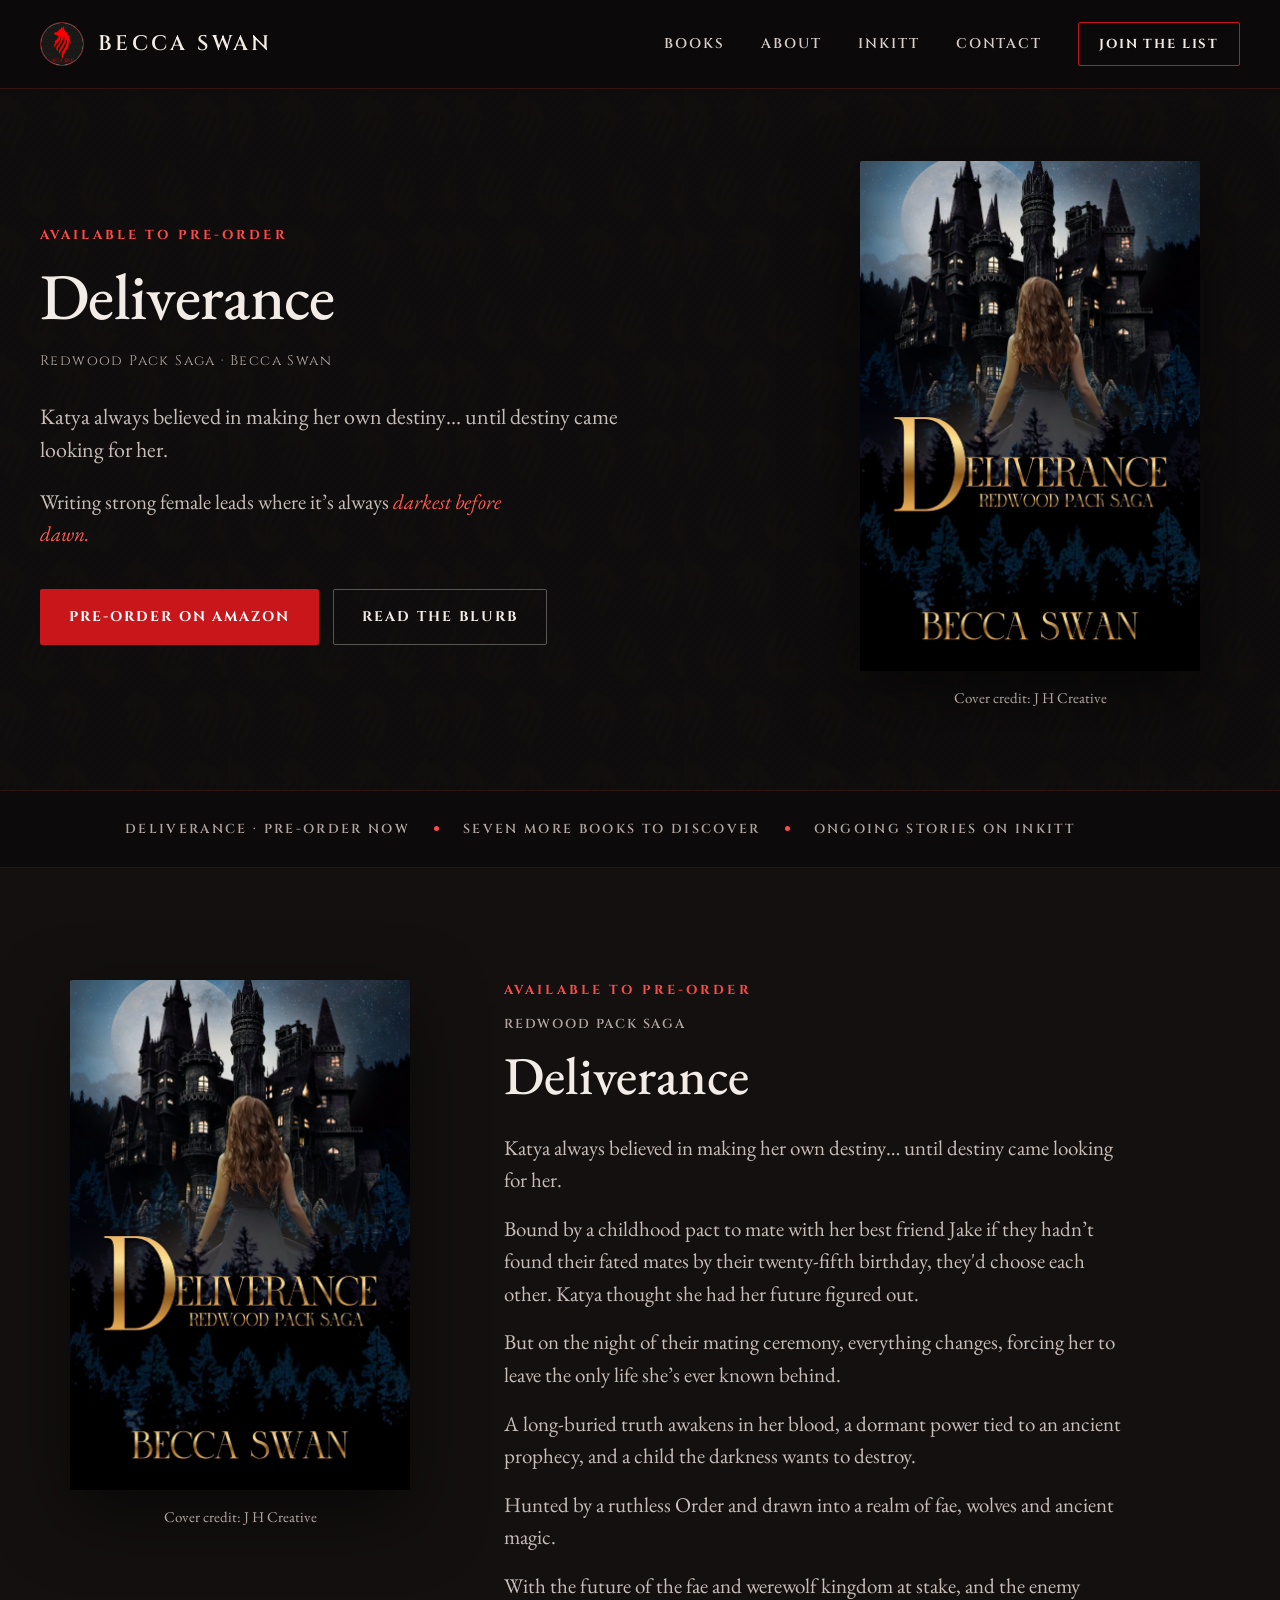
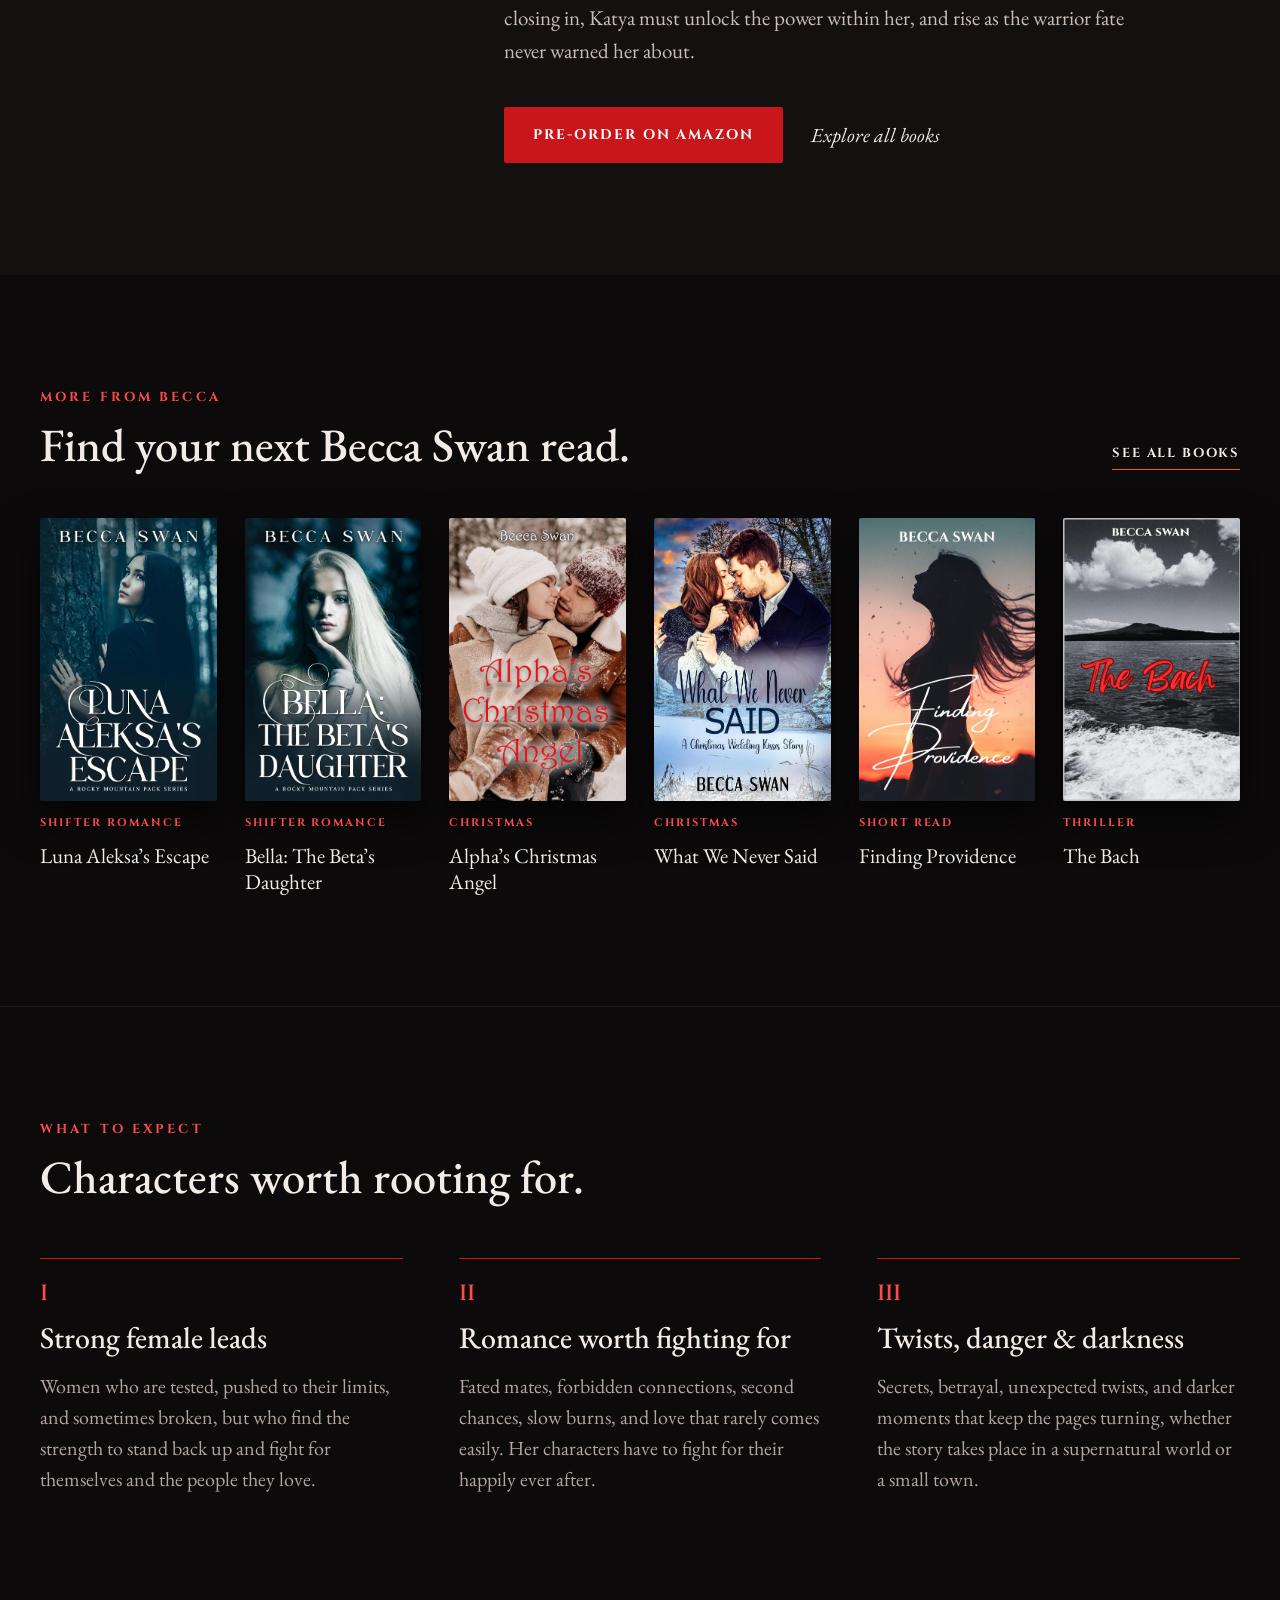
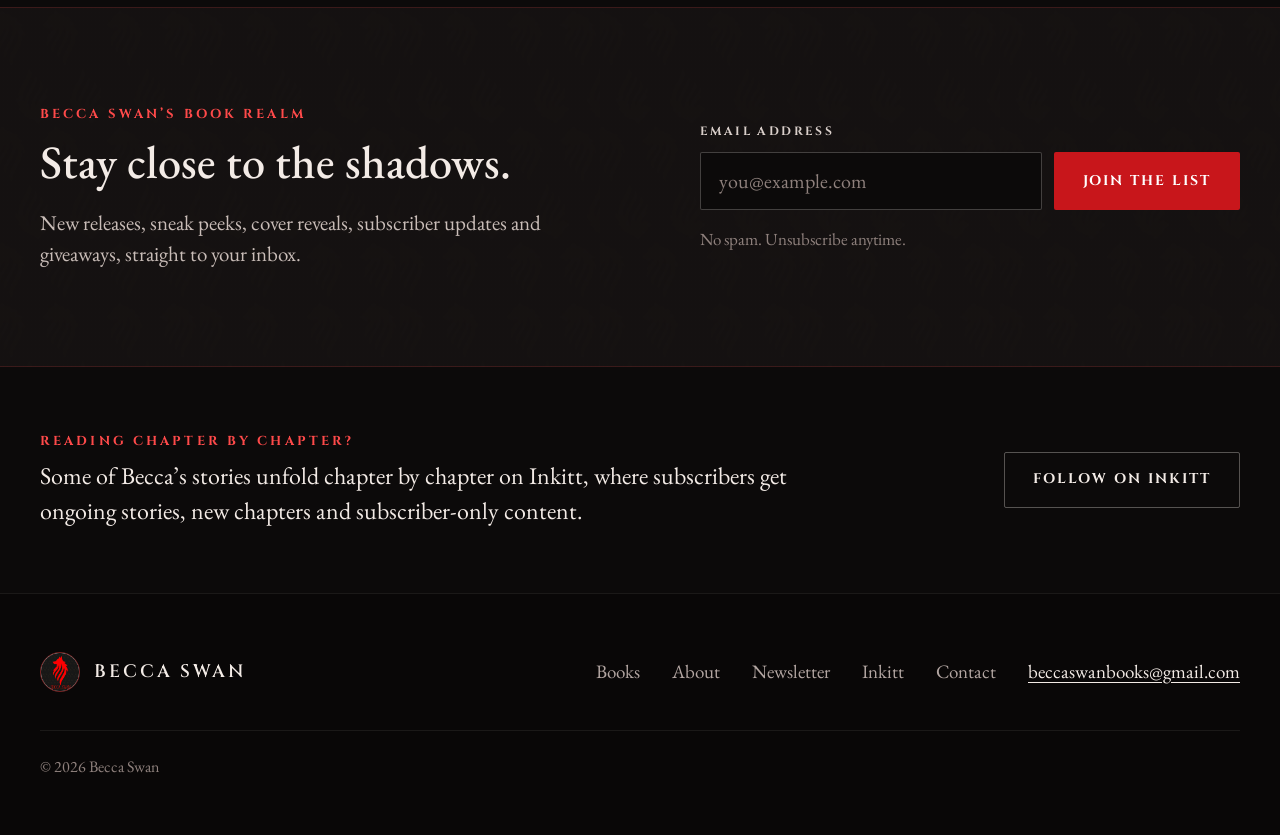
==== index.html @ 2a6e6e1e "Add Christmas at the Mercantile preorder with supplied cover" ====
<!doctype html>
<html lang="en">
  <head>
    <meta charset="utf-8">
    <meta name="viewport" content="width=device-width, initial-scale=1">
    <title>Becca Swan | Author | Writing Strong Female Leads Where It’s Always Darkest Before Dawn</title>
    <meta name="description" content="Pre-order Deliverance, part of Becca Swan’s Redwood Pack Saga, on Amazon. Explore more stories with strong female leads, where it’s always darkest before dawn.">
    <meta name="theme-color" content="#0c0a0a">
    <meta name="color-scheme" content="dark">
    <link rel="canonical" href="https://www.beccaswan.com/">
    <meta property="og:type" content="website">
    <meta property="og:site_name" content="Becca Swan">
    <meta property="og:title" content="Becca Swan | Author">
    <meta property="og:description" content="Pre-order Deliverance, part of Becca Swan’s Redwood Pack Saga, on Amazon. Explore more stories with strong female leads, where it’s always darkest before dawn.">
    <meta property="og:url" content="https://www.beccaswan.com/">
    <meta property="og:image" content="https://www.beccaswan.com/assets/becca-swan-share.jpg">
    <meta property="og:image:width" content="1200">
    <meta property="og:image:height" content="630">
    <meta property="og:image:alt" content="Becca Swan red wolf logo beside the covers of Bella: The Beta’s Daughter, Luna Aleksa’s Escape and The Bach.">
    <meta name="twitter:card" content="summary_large_image">
    <meta name="twitter:title" content="Becca Swan | Author">
    <meta name="twitter:description" content="Pre-order Deliverance, part of Becca Swan’s Redwood Pack Saga, on Amazon. Explore more stories with strong female leads, where it’s always darkest before dawn.">
    <meta name="twitter:image" content="https://www.beccaswan.com/assets/becca-swan-share.jpg">
    <link rel="icon" href="assets/becca-swan-round-logo.jpg">
    <link rel="apple-touch-icon" href="assets/becca-swan-round-logo.jpg">
    <link rel="manifest" href="site.webmanifest">
    <link rel="preconnect" href="https://fonts.googleapis.com">
    <link rel="preconnect" href="https://fonts.gstatic.com" crossorigin>
    <link rel="stylesheet" href="https://fonts.googleapis.com/css2?family=Cinzel:wght@500;600;700&amp;family=EB+Garamond:ital,wght@0,400;0,500;1,400;1,500&amp;display=swap">
    <link rel="stylesheet" href="styles.css?v=deliverance-cover-20261126">
    <script type="application/ld+json">
{
  "@context": "https://schema.org",
  "@type": "WebSite",
  "name": "Becca Swan",
  "url": "https://www.beccaswan.com/",
  "description": "Writing strong female leads where it’s always darkest before dawn.",
  "publisher": {
    "@type": "Person",
    "name": "Becca Swan",
    "url": "https://www.beccaswan.com/",
    "sameAs": [
      "https://www.inkitt.com/BeccaSwan"
    ]
  }
}
    </script>
  </head>
  <body>
    <a class="skip-link" href="#main">Skip to content</a>
    <header class="site-header">
      <div class="container header-wrap">
        <a class="brand" href="./" aria-label="Becca Swan home">
          <img src="assets/becca-swan-round-logo.jpg" alt="" width="44" height="44">
          <span class="brand-name">Becca Swan</span>
        </a>
        <button class="nav-toggle" type="button" data-nav-toggle aria-controls="site-nav" aria-expanded="false" aria-label="Open menu"><svg width="24" height="24" viewBox="0 0 24 24" fill="none" stroke="currentColor" stroke-width="1.6" stroke-linecap="round" aria-hidden="true" focusable="false"><path d="M4 7h16"></path><path d="M4 12h16"></path><path d="M4 17h10"></path></svg></button>
        <nav class="site-nav" id="site-nav" data-nav aria-label="Site">
          <a href="books/">Books</a>
          <a href="about/">About</a>
          <a href="https://www.inkitt.com/BeccaSwan" rel="noopener">Inkitt</a>
          <a href="contact/">Contact</a>
          <a class="nav-cta" href="newsletter/">Join the list</a>
        </nav>
      </div>
    </header>

    <main id="main">
      <section class="home-hero home-hero--preorder" id="deliverance" aria-labelledby="deliverance-title">
        <div class="container">
          <div>
            <p class="label">Available to pre-order</p>
            <h1 id="deliverance-title">Deliverance</h1>
            <p class="preorder-series">Redwood Pack Saga <span aria-hidden="true">·</span> Becca Swan</p>
            <p class="lead">Katya always believed in making her own destiny… until destiny came looking for her.</p>
            <p class="preorder-tagline">Writing strong female leads where it’s always <em>darkest before dawn.</em></p>
            <div class="actions">
              <a class="btn btn-primary" href="https://a.co/d/0fwezQVM" rel="noopener">Pre-order on Amazon</a>
              <a class="btn btn-ghost" href="#deliverance-details">Read the blurb</a>
            </div>
          </div>
          <figure class="preorder-art">
            <a href="https://a.co/d/0fwezQVM" rel="noopener" aria-label="Pre-order Deliverance on Amazon">
              <img src="assets/deliverance-cover.jpg" alt="Cover of Deliverance: Redwood Pack Saga by Becca Swan" width="1365" height="2048" fetchpriority="high">
            </a>
            <figcaption class="cover-credit">Cover credit: J H Creative</figcaption>
          </figure>
        </div>
      </section>

      <div class="strip">
        <ul class="container">
          <li class="strip-key">Deliverance · Pre-order now</li>
          <li>Seven more books to discover</li>
          <li>Ongoing stories on Inkitt</li>
        </ul>
      </div>

      <section class="section section--alt feature feature--preorder" id="deliverance-details" aria-labelledby="deliverance-story-title">
        <div class="container">
          <figure class="preorder-art">
            <a href="https://a.co/d/0fwezQVM" rel="noopener" aria-label="Pre-order Deliverance on Amazon">
              <img src="assets/deliverance-cover.jpg" alt="Cover of Deliverance: Redwood Pack Saga by Becca Swan" width="1365" height="2048" loading="lazy">
            </a>
            <figcaption class="cover-credit">Cover credit: J H Creative</figcaption>
          </figure>
          <div>
            <p class="label">Available to pre-order</p>
            <p class="label label--muted">Redwood Pack Saga</p>
            <h2 id="deliverance-story-title">Deliverance</h2>
            <p class="blurb">Katya always believed in making her own destiny… until destiny came looking for her.</p>
            <p class="blurb">Bound by a childhood pact to mate with her best friend Jake if they hadn’t found their fated mates by their twenty-fifth birthday, they'd choose each other. Katya thought she had her future figured out.</p>
            <p class="blurb">But on the night of their mating ceremony, everything changes, forcing her to leave the only life she’s ever known behind.</p>
            <p class="blurb">A long-buried truth awakens in her blood, a dormant power tied to an ancient prophecy, and a child the darkness wants to destroy.</p>
            <p class="blurb">Hunted by a ruthless Order and drawn into a realm of fae, wolves and ancient magic.</p>
            <p class="blurb">With the future of the fae and werewolf kingdom at stake, and the enemy closing in, Katya must unlock the power within her, and rise as the warrior fate never warned her about.</p>
            <div class="actions">
              <a class="btn btn-primary" href="https://a.co/d/0fwezQVM" rel="noopener">Pre-order on Amazon</a>
              <a class="next-link" href="books/">Explore all books</a>
            </div>
          </div>
        </div>
      </section>

      <section class="section" aria-labelledby="shelf-title">
        <div class="container">
          <div class="section-head">
            <div>
              <p class="label">More from Becca</p>
              <h2 id="shelf-title">Find your next Becca Swan read.</h2>
            </div>
            <a class="text-link text-link--underline" href="books/">See all books</a>
          </div>
          <ul class="shelf">
            <li>
              <a href="books/#luna">
                <img src="assets/luna-aleksas-escape-cover.jpg" alt="Cover of Luna Aleksa’s Escape" width="640" height="1024" loading="lazy">
                <span class="genre">Shifter romance</span>
                <span class="title">Luna Aleksa’s Escape</span>
              </a>
            </li>
            <li>
              <a href="books/#bella">
                <img src="assets/bella-the-betas-daughter-cover.jpg" alt="Cover of Bella: The Beta’s Daughter" width="640" height="1024" loading="lazy">
                <span class="genre">Shifter romance</span>
                <span class="title">Bella: The Beta’s Daughter</span>
              </a>
            </li>
            <li>
              <a href="books/#alphas-christmas-angel">
                <img src="assets/alphas-christmas-angel-cover.jpg" alt="Cover of Alpha’s Christmas Angel" width="640" height="1024" loading="lazy">
                <span class="genre">Christmas</span>
                <span class="title">Alpha’s Christmas Angel</span>
              </a>
            </li>
            <li>
              <a href="books/#what-we-never-said">
                <img src="assets/what-we-never-said-cover.jpg" alt="Cover of What We Never Said" width="640" height="1024" loading="lazy">
                <span class="genre">Christmas</span>
                <span class="title">What We Never Said</span>
              </a>
            </li>
            <li>
              <a href="books/#finding-providence">
                <img src="assets/finding-providence-cover.jpg" alt="Cover of Finding Providence" width="640" height="1024" loading="lazy">
                <span class="genre">Short read</span>
                <span class="title">Finding Providence</span>
              </a>
            </li>
            <li>
              <a href="books/#the-bach">
                <img src="assets/the-bach-cover.jpg" alt="Cover of The Bach" width="640" height="1024" loading="lazy">
                <span class="genre">Thriller</span>
                <span class="title">The Bach</span>
              </a>
            </li>
          </ul>
        </div>
      </section>

      <section class="section section--rule" aria-labelledby="expect-title">
        <div class="container">
          <p class="label">What to expect</p>
          <h2 id="expect-title">Characters worth rooting for.</h2>
          <div class="pillars">
            <div class="pillar">
              <span class="pillar-num" aria-hidden="true">I</span>
              <h3>Strong female leads</h3>
              <p>Women who are tested, pushed to their limits, and sometimes broken, but who find the strength to stand back up and fight for themselves and the people they love.</p>
            </div>
            <div class="pillar">
              <span class="pillar-num" aria-hidden="true">II</span>
              <h3>Romance worth fighting for</h3>
              <p>Fated mates, forbidden connections, second chances, slow burns, and love that rarely comes easily. Her characters have to fight for their happily ever after.</p>
            </div>
            <div class="pillar">
              <span class="pillar-num" aria-hidden="true">III</span>
              <h3>Twists, danger &amp; darkness</h3>
              <p>Secrets, betrayal, unexpected twists, and darker moments that keep the pages turning, whether the story takes place in a supernatural world or a small town.</p>
            </div>
          </div>
        </div>
      </section>

      <section class="band" id="newsletter" aria-label="Newsletter sign-up">
        <div class="container">
          <div class="band-copy">
            <p class="label">Becca Swan’s Book Realm</p>
            <h2>Stay close to the shadows.</h2>
            <p>New releases, sneak peeks, cover reveals, subscriber updates and giveaways, straight to your inbox.</p>
          </div>
          <form class="signup" action="https://assets.mailerlite.com/jsonp/1979694/forms/199376724610254230/subscribe" method="post" data-signup-form>
              <label class="field-label" for="signup-email">Email address</label>
              <div class="signup-row">
                <input id="signup-email" name="fields[email]" type="email" autocomplete="email" placeholder="you@example.com" required>
                <button class="btn btn-primary" type="submit">Join the list</button>
              </div>
              <p class="form-status" data-signup-status role="status" aria-live="polite"></p>
              <p class="form-note">No spam. Unsubscribe anytime.</p>
            </form>
        </div>
      </section>

      <section class="inkitt" id="inkitt" aria-label="Inkitt">
        <div class="container">
          <div>
            <p class="label">Reading chapter by chapter?</p>
            <p class="inkitt-copy">Some of Becca’s stories unfold chapter by chapter on Inkitt, where subscribers get ongoing stories, new chapters and subscriber-only content.</p>
          </div>
          <a class="btn btn-ghost" href="https://www.inkitt.com/BeccaSwan" rel="noopener">Follow on Inkitt</a>
        </div>
      </section>
    </main>

    <footer class="site-footer">
      <div class="container">
        <div class="footer-top">
          <a class="brand" href="./" aria-label="Becca Swan home">
            <img src="assets/becca-swan-round-logo.jpg" alt="" width="40" height="40" loading="lazy">
            <span class="brand-name">Becca Swan</span>
          </a>
          <nav class="footer-nav" aria-label="Footer">
            <a href="books/">Books</a>
            <a href="about/">About</a>
            <a href="newsletter/">Newsletter</a>
            <a href="https://www.inkitt.com/BeccaSwan" rel="noopener">Inkitt</a>
            <a href="contact/">Contact</a>
            <a class="footer-email" href="mailto:beccaswanbooks@gmail.com">beccaswanbooks@gmail.com</a>
          </nav>
        </div>
        <p class="footer-bottom">&copy; <span data-year>2026</span> Becca Swan</p>
      </div>
    </footer>
    <script src="script.js"></script>
  </body>
</html>
---- styles.css ----
/* Becca Swan — site styles */

:root {
  --bg: #0c0a0a;
  --surface: #141010;
  --deep: #090707;
  --bone: #f3ebe6;
  --text-2: #c9bdb8;
  --muted: #b3a6a2;
  --faint: #8f817d;
  --nav: #d9cfca;
  --red: #ff4a4a;
  --red-em: #ff5a52;
  --fill: #c8161b;
  --fill-hover: #b3141a;
  --line: rgba(243, 235, 230, 0.08);
  --line-2: rgba(243, 235, 230, 0.24);
  --line-red: rgba(255, 74, 74, 0.16);
  --font-display: "Cinzel", Georgia, "Times New Roman", serif;
  --font-body: "EB Garamond", Georgia, "Times New Roman", serif;
  --page: 1200px;
  --gutter: 20px;
  --shadow-cover: 0 18px 40px rgba(0, 0, 0, 0.6);
}

* {
  box-sizing: border-box;
}

html {
  scroll-behavior: smooth;
  -webkit-text-size-adjust: 100%;
}

body {
  margin: 0;
  background: var(--bg);
  color: var(--bone);
  font-family: var(--font-body);
  font-size: 20px;
  line-height: 1.55;
  -webkit-font-smoothing: antialiased;
}

img {
  display: block;
  max-width: 100%;
  height: auto;
}

a {
  color: inherit;
  text-underline-offset: 4px;
}

a:focus-visible,
button:focus-visible,
input:focus-visible,
textarea:focus-visible {
  outline: 2px solid var(--red);
  outline-offset: 3px;
}

h1,
h2,
h3 {
  margin: 0;
  font-weight: 500;
  line-height: 1.05;
}

h2 {
  font-size: clamp(2rem, 1.3rem + 2vw, 3.25rem);
}

.container {
  width: min(var(--page), calc(100% - 2 * var(--gutter)));
  margin-inline: auto;
}

.visually-hidden {
  position: absolute;
  width: 1px;
  height: 1px;
  overflow: hidden;
  clip: rect(0 0 0 0);
  white-space: nowrap;
}

.skip-link {
  position: absolute;
  left: -9999px;
  top: 12px;
  z-index: 100;
  padding: 10px 16px;
  background: var(--bone);
  color: var(--bg);
  font-family: var(--font-display);
  font-size: 14px;
  font-weight: 700;
}

.skip-link:focus {
  left: 20px;
}

.show-sm {
  display: none;
}

/* ---------- Type helpers ---------- */

.label {
  margin: 0 0 14px;
  font-family: var(--font-display);
  font-size: 13px;
  font-weight: 700;
  letter-spacing: 0.24em;
  text-transform: uppercase;
  color: var(--red);
}

.label--muted {
  font-weight: 600;
  letter-spacing: 0.14em;
  color: var(--muted);
}

.lead {
  max-width: 580px;
  margin: 28px 0 0;
  font-size: 22px;
  line-height: 1.5;
  color: var(--text-2);
}

.meta {
  margin: 22px 0 0;
  padding: 0;
  list-style: none;
  font-family: var(--font-display);
  font-size: 12px;
  font-weight: 600;
  letter-spacing: 0.14em;
  line-height: 1.9;
  text-transform: uppercase;
  color: var(--muted);
}

.meta li {
  display: inline;
}

.meta li + li::before {
  content: "·";
  margin: 0 0.7em;
  color: var(--red);
}

/* ---------- Buttons & links ---------- */

.actions {
  display: flex;
  flex-wrap: wrap;
  align-items: center;
  gap: 14px;
  margin-top: 40px;
}

.btn {
  display: inline-flex;
  align-items: center;
  justify-content: center;
  gap: 12px;
  min-height: 56px;
  padding: 0 28px;
  border: 1px solid transparent;
  border-radius: 2px;
  font-family: var(--font-display);
  font-size: 14px;
  font-weight: 700;
  letter-spacing: 0.14em;
  line-height: 1.2;
  text-align: center;
  text-decoration: none;
  text-transform: uppercase;
  cursor: pointer;
  transition: background-color 0.15s ease, border-color 0.15s ease;
}

.btn-primary {
  background: var(--fill);
  color: #ffffff;
}

.btn-primary:hover {
  background: var(--fill-hover);
}

.btn-primary:disabled {
  opacity: 0.7;
  cursor: wait;
}

.btn-ghost {
  border-color: rgba(243, 235, 230, 0.32);
  color: var(--bone);
}

.btn-ghost:hover {
  border-color: var(--bone);
  background: rgba(243, 235, 230, 0.06);
}

.text-link {
  display: inline-flex;
  align-items: center;
  gap: 10px;
  min-height: 44px;
  font-family: var(--font-display);
  font-size: 13px;
  font-weight: 700;
  letter-spacing: 0.14em;
  text-decoration: none;
  text-transform: uppercase;
  color: var(--bone);
}

.text-link svg {
  flex-shrink: 0;
  color: var(--red);
}

.text-link:hover {
  color: var(--red);
}

.text-link--underline {
  min-height: 0;
  padding-bottom: 6px;
  border-bottom: 1px solid var(--red);
}

.next-link {
  display: inline-flex;
  align-items: center;
  gap: 10px;
  min-height: 44px;
  font-size: 20px;
  font-style: italic;
  text-decoration: none;
  color: var(--bone);
}

.next-link:hover {
  color: var(--red);
}

/* ---------- Header ---------- */

.site-header {
  position: sticky;
  top: 0;
  z-index: 50;
  border-bottom: 1px solid var(--line-red);
  background: rgba(12, 10, 10, 0.96);
  backdrop-filter: blur(10px);
}

.header-wrap {
  display: flex;
  align-items: center;
  justify-content: space-between;
  gap: 24px;
  min-height: 88px;
}

.brand {
  display: inline-flex;
  align-items: center;
  gap: 14px;
  color: var(--bone);
  text-decoration: none;
}

.brand img {
  width: 44px;
  height: 44px;
  border: 1px solid rgba(255, 74, 74, 0.45);
  border-radius: 50%;
}

.brand-name {
  font-family: var(--font-display);
  font-size: 21px;
  font-weight: 600;
  letter-spacing: 0.16em;
  text-transform: uppercase;
}

.site-nav {
  display: flex;
  align-items: center;
  gap: 36px;
}

.site-nav a {
  padding: 6px 0;
  border-bottom: 1px solid transparent;
  font-family: var(--font-display);
  font-size: 14px;
  font-weight: 600;
  letter-spacing: 0.14em;
  text-decoration: none;
  text-transform: uppercase;
  color: var(--nav);
}

.site-nav a:hover {
  color: var(--bone);
}

.site-nav a[aria-current="page"] {
  border-bottom-color: var(--red);
  color: var(--bone);
}

.site-nav .nav-cta {
  display: inline-flex;
  align-items: center;
  min-height: 44px;
  padding: 0 20px;
  border: 1px solid var(--fill);
  border-radius: 2px;
  font-size: 13px;
  font-weight: 700;
  color: var(--bone);
}

.site-nav .nav-cta:hover,
.site-nav .nav-cta[aria-current="page"] {
  border-color: var(--fill);
  background: var(--fill);
  color: #ffffff;
}

.nav-toggle {
  display: none;
  width: 48px;
  height: 48px;
  align-items: center;
  justify-content: center;
  padding: 0;
  border: 0;
  background: transparent;
  color: var(--bone);
  cursor: pointer;
}

/* ---------- Hero backgrounds ---------- */

.home-hero,
.page-hero {
  border-bottom: 1px solid rgba(255, 74, 74, 0.14);
  background:
    linear-gradient(rgba(12, 10, 10, 0.8), rgba(12, 10, 10, 0.8)),
    url("assets/swan-pattern.png") 0 0 / 228px auto repeat,
    var(--bg);
}

/* ---------- Home hero ---------- */

.home-hero .container {
  display: grid;
  grid-template-columns: minmax(0, 1fr) minmax(0, 520px);
  gap: 64px;
  align-items: center;
  padding-block: 96px 104px;
}

.home-hero h1 {
  font-size: clamp(2.5rem, 1.2rem + 3.9vw, 4.5rem);
  line-height: 1.02;
  letter-spacing: -0.01em;
}

.home-hero h1 em,
.page-hero h1 em {
  font-style: italic;
  color: var(--red-em);
}

.cover-fan {
  position: relative;
  width: 100%;
  max-width: 520px;
  aspect-ratio: 520 / 540;
  justify-self: end;
}

.cover-fan img {
  position: absolute;
  aspect-ratio: 5 / 8;
  object-fit: cover;
  border-radius: 2px;
  box-shadow: 0 24px 60px rgba(0, 0, 0, 0.65);
}

.cover-fan .fan-left {
  left: 0;
  top: 17%;
  width: 42.3%;
  transform: rotate(-7deg);
}

.cover-fan .fan-right {
  right: 0;
  top: 17%;
  width: 42.3%;
  transform: rotate(7deg);
}

.cover-fan .fan-center {
  left: 22.1%;
  top: 4.4%;
  width: 55.8%;
  box-shadow: 0 40px 90px rgba(0, 0, 0, 0.7), 0 0 90px rgba(200, 22, 27, 0.3);
}

/* ---------- Deliverance preorder ---------- */

.home-hero--preorder .container {
  grid-template-columns: minmax(0, 1fr) minmax(0, 420px);
  gap: 64px;
  padding-block: 72px 80px;
}

.home-hero--preorder h1 {
  margin-top: 18px;
  font-size: clamp(2.2rem, 1.2rem + 3.6vw, 4.5rem);
}

.preorder-series {
  margin: 20px 0 0;
  font-family: var(--font-display);
  font-size: 14px;
  line-height: 1.6;
  letter-spacing: 0.1em;
  color: var(--muted);
}

.preorder-tagline {
  max-width: 480px;
  margin: 20px 0 0;
  font-size: 21px;
  line-height: 1.5;
  color: var(--text-2);
}

.preorder-tagline em {
  color: var(--red-em);
}

.preorder-art {
  display: block;
  width: 100%;
  max-width: 340px;
  margin: 0;
  justify-self: center;
}

.preorder-art a {
  display: block;
}

.preorder-art img {
  display: block;
  width: 100%;
  height: auto;
  border-radius: 2px;
  box-shadow: 0 24px 70px rgba(0, 0, 0, 0.55);
}

.cover-credit {
  margin-top: 16px;
  font-size: 15px;
  line-height: 1.5;
  text-align: center;
  color: var(--muted);
}

/* ---------- Strip ---------- */

.strip {
  border-bottom: 1px solid var(--line);
}

.strip ul {
  display: flex;
  flex-wrap: wrap;
  align-items: center;
  justify-content: center;
  gap: 10px 24px;
  min-height: 76px;
  margin: 0;
  padding: 12px 0;
  list-style: none;
  font-family: var(--font-display);
  font-size: 13px;
  font-weight: 600;
  letter-spacing: 0.18em;
  text-transform: uppercase;
  color: var(--muted);
}

.strip li {
  display: inline-flex;
  align-items: center;
  gap: 24px;
}

.strip li + li::before {
  content: "";
  width: 5px;
  height: 5px;
  border-radius: 50%;
  background: var(--red);
}

/* ---------- Sections ---------- */

.section {
  padding-block: 112px;
}

.section--alt {
  background: var(--surface);
}

.section--rule {
  border-top: 1px solid var(--line);
}

.section-head {
  display: flex;
  align-items: flex-end;
  justify-content: space-between;
  gap: 32px;
  margin-bottom: 48px;
}

.section-intro {
  margin: 16px 0 40px;
  font-size: 21px;
  color: var(--muted);
}

/* ---------- Featured book ---------- */

.feature .container {
  display: grid;
  grid-template-columns: 400px minmax(0, 1fr);
  gap: 96px;
  align-items: center;
}

.feature--preorder .container {
  grid-template-columns: minmax(0, 400px) minmax(0, 1fr);
  gap: 64px;
  align-items: start;
}

.feature-cover {
  width: 100%;
  aspect-ratio: 5 / 8;
  object-fit: cover;
  border-radius: 2px;
  box-shadow: 0 40px 100px rgba(0, 0, 0, 0.7), 0 0 100px rgba(200, 22, 27, 0.22);
}

.feature h2 {
  font-size: clamp(2.25rem, 1.4rem + 2.4vw, 3.75rem);
}

.blurb {
  max-width: 620px;
  margin: 28px 0 0;
  font-size: 21px;
  line-height: 1.55;
  color: var(--text-2);
}

.blurb + .blurb {
  margin-top: 16px;
}

.feature .actions {
  gap: 20px 28px;
}

/* ---------- Shelf ---------- */

.shelf {
  display: grid;
  grid-template-columns: repeat(6, minmax(0, 1fr));
  gap: 28px;
  margin: 0;
  padding: 0;
  list-style: none;
}

.shelf a {
  display: flex;
  flex-direction: column;
  gap: 12px;
  color: var(--bone);
  text-decoration: none;
}

.shelf img {
  width: 100%;
  aspect-ratio: 5 / 8;
  margin-bottom: 2px;
  object-fit: cover;
  border-radius: 2px;
  box-shadow: var(--shadow-cover);
  transition: transform 0.2s ease;
}

.shelf a:hover img {
  transform: translateY(-4px);
}

.genre {
  display: block;
  line-height: 1.5;
  font-family: var(--font-display);
  font-size: 11px;
  font-weight: 700;
  letter-spacing: 0.18em;
  text-transform: uppercase;
  color: var(--red);
}

.shelf .title {
  font-size: 21px;
  line-height: 1.2;
}

.shelf a:hover .title {
  color: var(--red);
}

/* ---------- Pillars ---------- */

.pillars {
  display: grid;
  grid-template-columns: repeat(3, minmax(0, 1fr));
  gap: 56px;
  margin-top: 56px;
}

.pillar {
  display: flex;
  flex-direction: column;
  gap: 16px;
  padding-top: 24px;
  border-top: 1px solid var(--fill);
}

.pillar-num {
  font-family: var(--font-display);
  font-size: 22px;
  font-weight: 600;
  line-height: 1;
  color: var(--red);
}

.pillar h3 {
  font-size: 30px;
  line-height: 1.15;
}

.pillar p {
  margin: 0;
  font-size: 20px;
  color: var(--muted);
}

/* ---------- Newsletter band ---------- */

.band {
  padding-block: 96px;
  border-block: 1px solid var(--line-red);
  background:
    linear-gradient(rgba(20, 16, 16, 0.88), rgba(20, 16, 16, 0.88)),
    url("assets/swan-pattern.png") 0 0 / 200px auto repeat,
    var(--surface);
}

.band .container {
  display: flex;
  align-items: center;
  justify-content: space-between;
  gap: 80px;
}

.band-copy {
  max-width: 560px;
}

.band-copy p:last-child {
  margin: 20px 0 0;
  font-size: 21px;
  line-height: 1.5;
  color: var(--text-2);
}

.band--compact {
  padding-block: 72px;
  border-bottom: 0;
}

.band--compact h2 {
  font-size: clamp(1.75rem, 1.2rem + 1.4vw, 2.5rem);
  line-height: 1.1;
}

/* ---------- Forms ---------- */

.signup {
  display: flex;
  flex-direction: column;
  gap: 12px;
  width: 540px;
  max-width: 100%;
}

.signup-row {
  display: flex;
  gap: 12px;
}

.signup-row input {
  flex: 1 1 auto;
  min-width: 0;
}

.signup-row .btn {
  flex-shrink: 0;
  white-space: nowrap;
}

.field {
  display: flex;
  flex-direction: column;
  gap: 8px;
}

.field-label,
.field label {
  font-family: var(--font-display);
  font-size: 12px;
  font-weight: 700;
  letter-spacing: 0.2em;
  text-transform: uppercase;
  color: var(--nav);
}

input,
textarea {
  width: 100%;
  min-height: 58px;
  padding: 0 18px;
  border: 1px solid var(--line-2);
  border-radius: 2px;
  background: var(--bg);
  color: var(--bone);
  font-family: var(--font-body);
  font-size: 20px;
  font-weight: 400;
}

textarea {
  min-height: 170px;
  padding: 14px 18px;
  line-height: 1.5;
  resize: vertical;
}

input::placeholder,
textarea::placeholder {
  color: var(--faint);
}

input:focus,
textarea:focus {
  border-color: rgba(255, 74, 74, 0.6);
}

.form-note {
  margin: 4px 0 0;
  font-size: 17px;
  color: var(--faint);
}

.form-note a {
  color: var(--bone);
}

.form-status {
  min-height: 1.5em;
  margin: 0;
  font-size: 18px;
  color: var(--bone);
}

.form-status:empty {
  display: none;
}

.form-status[data-state="ok"] {
  color: #9fd8a4;
}

.form-status a {
  color: var(--bone);
}

.panel {
  padding: 36px;
  border: 1px solid var(--line-red);
  border-radius: 2px;
  background: var(--surface);
}

.contact-form {
  display: flex;
  flex-direction: column;
  gap: 20px;
}

/* ---------- Inkitt band ---------- */

.inkitt .container {
  display: flex;
  align-items: center;
  justify-content: space-between;
  gap: 64px;
  padding-block: 64px;
}

.inkitt p.inkitt-copy {
  max-width: 760px;
  margin: 0;
  font-size: 24px;
  line-height: 1.45;
}

.inkitt .label {
  margin-bottom: 8px;
}

.inkitt .btn {
  flex-shrink: 0;
}

/* ---------- Footer ---------- */

.site-footer {
  padding-block: 56px;
  border-top: 1px solid var(--line);
  background: var(--deep);
}

.footer-top {
  display: flex;
  flex-wrap: wrap;
  align-items: center;
  justify-content: space-between;
  gap: 24px 32px;
}

.site-footer .brand img {
  width: 40px;
  height: 40px;
}

.site-footer .brand-name {
  font-size: 18px;
}

.footer-nav {
  display: flex;
  flex-wrap: wrap;
  align-items: center;
  gap: 4px 32px;
  font-size: 19px;
}

.footer-nav a {
  display: inline-flex;
  align-items: center;
  min-height: 44px;
  color: var(--muted);
  text-decoration: none;
}

.footer-nav a:hover {
  color: var(--bone);
}

.footer-nav .footer-email {
  color: var(--bone);
  text-decoration: underline;
}

.footer-bottom {
  margin: 36px 0 0;
  padding-top: 24px;
  border-top: 1px solid var(--line);
  font-size: 16px;
  color: var(--faint);
}

/* ---------- Inner page hero ---------- */

.page-hero .container {
  padding-block: 88px 72px;
}

.page-hero h1 {
  font-size: clamp(2.5rem, 1.6rem + 2.6vw, 4rem);
  line-height: 1.04;
}

.page-hero .lead {
  max-width: 680px;
  margin-top: 22px;
}

.page-hero--split .container {
  display: grid;
  grid-template-columns: minmax(0, 1fr) minmax(0, 500px);
  gap: 64px;
  align-items: center;
}

.chips {
  display: flex;
  flex-wrap: wrap;
  gap: 12px;
  margin-top: 36px;
}

.chip {
  display: inline-flex;
  align-items: center;
  gap: 10px;
  min-height: 44px;
  padding: 0 18px;
  border: 1px solid rgba(243, 235, 230, 0.2);
  border-radius: 999px;
  font-family: var(--font-display);
  font-size: 12px;
  font-weight: 700;
  letter-spacing: 0.14em;
  text-decoration: none;
  text-transform: uppercase;
  color: var(--bone);
}

.chip span {
  color: var(--red);
}

.chip:hover {
  border-color: var(--red);
}

/* ---------- Books page ---------- */

.series-row {
  display: grid;
  grid-template-columns: 64px 240px minmax(0, 1fr);
  gap: 48px;
  align-items: start;
  padding-block: 40px;
  border-top: 1px solid rgba(243, 235, 230, 0.1);
  scroll-margin-top: 110px;
}

.series-row:last-child {
  padding-bottom: 0;
}

.series-num {
  font-family: var(--font-display);
  font-size: 56px;
  font-weight: 500;
  line-height: 1;
  color: var(--red);
}

.series-cover,
.book-card img {
  width: 100%;
  aspect-ratio: 5 / 8;
  object-fit: cover;
  border-radius: 2px;
  box-shadow: 0 24px 60px rgba(0, 0, 0, 0.6);
}

.book-status {
  display: block;
  line-height: 1.5;
  font-family: var(--font-display);
  font-size: 12px;
  font-weight: 700;
  letter-spacing: 0.2em;
  text-transform: uppercase;
  color: var(--red);
}

.book-status--muted {
  color: var(--muted);
}

.series-row h3 {
  margin-top: 10px;
  font-size: 40px;
  line-height: 1.1;
}

.series-row .blurb {
  max-width: 720px;
  margin-top: 18px;
  font-size: 20px;
}

.series-row .actions {
  margin-top: 28px;
}

.book-pair {
  display: grid;
  grid-template-columns: repeat(2, minmax(0, 1fr));
  gap: 40px;
}

.book-card {
  display: grid;
  grid-template-columns: 180px minmax(0, 1fr);
  gap: 28px;
  align-items: start;
  padding: 32px;
  border: 1px solid var(--line);
  border-radius: 2px;
  background: var(--surface);
  scroll-margin-top: 110px;
}

.section--alt .book-card {
  background: var(--bg);
}

.book-card h3 {
  margin-top: 10px;
  font-size: 30px;
  line-height: 1.12;
}

.book-card .blurb {
  margin-top: 14px;
  font-size: 18px;
}

.book-card .meta {
  margin-top: 16px;
  font-size: 11px;
}

.book-card .text-link {
  margin-top: 12px;
}

.book-card--preorder img {
  aspect-ratio: auto;
  height: auto;
}

.book-card--preorder .book-status {
  font-size: 14px;
  letter-spacing: 0.1em;
}

.book-card--preorder .actions {
  margin-top: 24px;
}

.book-card--preorder .btn {
  padding: 14px 18px;
  letter-spacing: 0.08em;
}

.section-title-gap {
  margin-bottom: 48px;
}

/* ---------- About page ---------- */

.about-grid {
  display: grid;
  grid-template-columns: minmax(0, 1fr) 360px;
  gap: 96px;
  align-items: start;
}

.prose p:not(.label) {
  max-width: 680px;
  margin: 0 0 20px;
  font-size: 21px;
  line-height: 1.6;
  color: var(--text-2);
}

.prose h2 {
  margin-bottom: 32px;
}

.about-covers {
  position: sticky;
  top: 120px;
  display: grid;
  grid-template-columns: repeat(2, minmax(0, 1fr));
  gap: 20px;
  margin: 0;
  padding: 0;
  list-style: none;
}

.about-covers img {
  width: 100%;
  aspect-ratio: 5 / 8;
  object-fit: cover;
  border-radius: 2px;
  box-shadow: var(--shadow-cover);
}

/* ---------- Contact page ---------- */

.contact-grid {
  display: grid;
  grid-template-columns: minmax(0, 1fr) minmax(0, 560px);
  gap: 96px;
  align-items: start;
}

.contact-email {
  display: inline-block;
  margin-top: 8px;
  font-size: 28px;
  color: var(--bone);
  overflow-wrap: anywhere;
}

.contact-grid .prose p:not(.label) {
  margin-top: 20px;
}

/* ---------- Responsive ---------- */

@media (max-width: 1100px) {
  .home-hero .container,
  .home-hero--preorder .container {
    grid-template-columns: minmax(0, 1fr);
    gap: 48px;
    padding-block: 72px 80px;
  }

  .cover-fan {
    justify-self: center;
  }

  .book-pair {
    grid-template-columns: minmax(0, 1fr);
  }

  .page-hero--split .container {
    grid-template-columns: minmax(0, 1fr);
    gap: 40px;
  }
}

@media (max-width: 1000px) {
  .feature .container {
    grid-template-columns: 280px minmax(0, 1fr);
    gap: 48px;
  }

  .shelf {
    grid-template-columns: repeat(3, minmax(0, 1fr));
    row-gap: 40px;
  }

  .band .container,
  .inkitt .container {
    flex-direction: column;
    align-items: stretch;
    gap: 32px;
  }

  .inkitt .container {
    align-items: flex-start;
  }

  .about-grid,
  .contact-grid {
    grid-template-columns: minmax(0, 1fr);
    gap: 56px;
  }

  .about-covers {
    position: static;
    grid-template-columns: repeat(4, minmax(0, 1fr));
    max-width: 640px;
  }
}

@media (max-width: 900px) {
  .strip li:not(.strip-key) {
    display: none;
  }

  .header-wrap {
    min-height: 64px;
  }

  .brand img {
    width: 34px;
    height: 34px;
  }

  .brand-name {
    font-size: 16px;
  }

  .nav-toggle {
    display: inline-flex;
    margin-right: -12px;
  }

  .site-nav {
    position: absolute;
    top: 100%;
    right: 0;
    left: 0;
    display: none;
    flex-direction: column;
    align-items: stretch;
    gap: 0;
    padding: 8px var(--gutter) 24px;
    border-bottom: 1px solid var(--line-red);
    background: #0c0a0a;
    box-shadow: 0 24px 48px rgba(0, 0, 0, 0.5);
  }

  .site-nav.open {
    display: flex;
  }

  .site-nav a {
    display: flex;
    align-items: center;
    min-height: 52px;
    padding: 0;
    border-bottom: 1px solid var(--line);
  }

  .site-nav a[aria-current="page"] {
    border-bottom-color: var(--line);
    color: var(--red);
  }

  .site-nav .nav-cta {
    justify-content: center;
    margin-top: 16px;
    min-height: 52px;
    border: 1px solid var(--fill);
    background: var(--fill);
    color: #ffffff;
  }

  .pillars {
    grid-template-columns: minmax(0, 1fr);
    gap: 36px;
    margin-top: 36px;
  }

  .series-row {
    grid-template-columns: 180px minmax(0, 1fr);
    gap: 32px;
  }

  .series-num {
    display: none;
  }

  .series-row h3 {
    font-size: 32px;
  }
}

@media (max-width: 700px) {
  .strip ul {
    min-height: 56px;
    font-size: 11px;
    letter-spacing: 0.16em;
  }

  .feature .container,
  .feature--preorder .container {
    grid-template-columns: minmax(0, 1fr);
    gap: 36px;
  }

  .feature-cover {
    width: 220px;
    justify-self: center;
  }

  .shelf {
    display: flex;
    gap: 16px;
    margin-right: calc(-1 * var(--gutter));
    padding-right: var(--gutter);
    padding-bottom: 6px;
    overflow-x: auto;
    scroll-snap-type: x mandatory;
  }

  .shelf li {
    flex: 0 0 140px;
    scroll-snap-align: start;
  }

  .shelf .title {
    font-size: 18px;
  }

  .genre {
    font-size: 10px;
    letter-spacing: 0.16em;
  }
}

@media (max-width: 600px) {
  body {
    font-size: 19px;
  }

  .hide-sm {
    display: none;
  }

  .show-sm {
    display: inline;
  }

  .label {
    font-size: 11px;
    letter-spacing: 0.2em;
  }

  .lead {
    margin-top: 18px;
    font-size: 19px;
  }

  .home-hero .container {
    gap: 40px;
    padding-block: 40px 48px;
  }

  .home-hero h1 {
    line-height: 1.06;
  }

  .actions {
    flex-direction: column;
    align-items: stretch;
    gap: 12px;
    margin-top: 28px;
  }

  .btn {
    min-height: 56px;
    padding: 0 20px;
    font-size: 13px;
  }

  .next-link {
    justify-content: center;
    font-size: 19px;
  }

  .section {
    padding-block: 56px;
  }

  .section-head {
    margin-bottom: 24px;
  }

  .section-head h2 {
    font-size: 32px;
  }

  .blurb {
    margin-top: 16px;
    font-size: 19px;
  }

  .pillar {
    gap: 10px;
    padding-top: 18px;
  }

  .pillar h3 {
    font-size: 26px;
  }

  .pillar p {
    font-size: 18px;
  }

  .band {
    padding-block: 56px;
  }

  .band-copy p:last-child {
    font-size: 19px;
  }

  .signup-row {
    flex-direction: column;
  }

  .signup-row .btn {
    width: 100%;
  }

  .inkitt .container {
    padding-block: 48px;
  }

  .inkitt p.inkitt-copy {
    font-size: 20px;
  }

  .inkitt .btn {
    width: 100%;
  }

  .site-footer {
    padding-block: 40px;
  }

  .footer-nav {
    display: grid;
    grid-template-columns: repeat(2, minmax(0, 1fr));
    width: 100%;
    column-gap: 16px;
  }

  .footer-nav .footer-email {
    grid-column: 1 / -1;
  }

  .page-hero .container {
    padding-block: 48px 40px;
  }

  .series-row {
    grid-template-columns: minmax(0, 1fr);
    gap: 24px;
  }

  .series-cover {
    width: 200px;
  }

  .series-row h3 {
    font-size: 30px;
  }

  .series-row .blurb {
    font-size: 19px;
  }

  .book-card {
    grid-template-columns: minmax(0, 1fr);
    gap: 20px;
    padding: 24px 20px;
  }

  .book-card img {
    width: 140px;
  }

  .book-card h3 {
    font-size: 24px;
  }

  .book-card .blurb {
    font-size: 17px;
  }

  .panel {
    padding: 24px 20px;
  }

  .contact-email {
    font-size: 22px;
  }
}
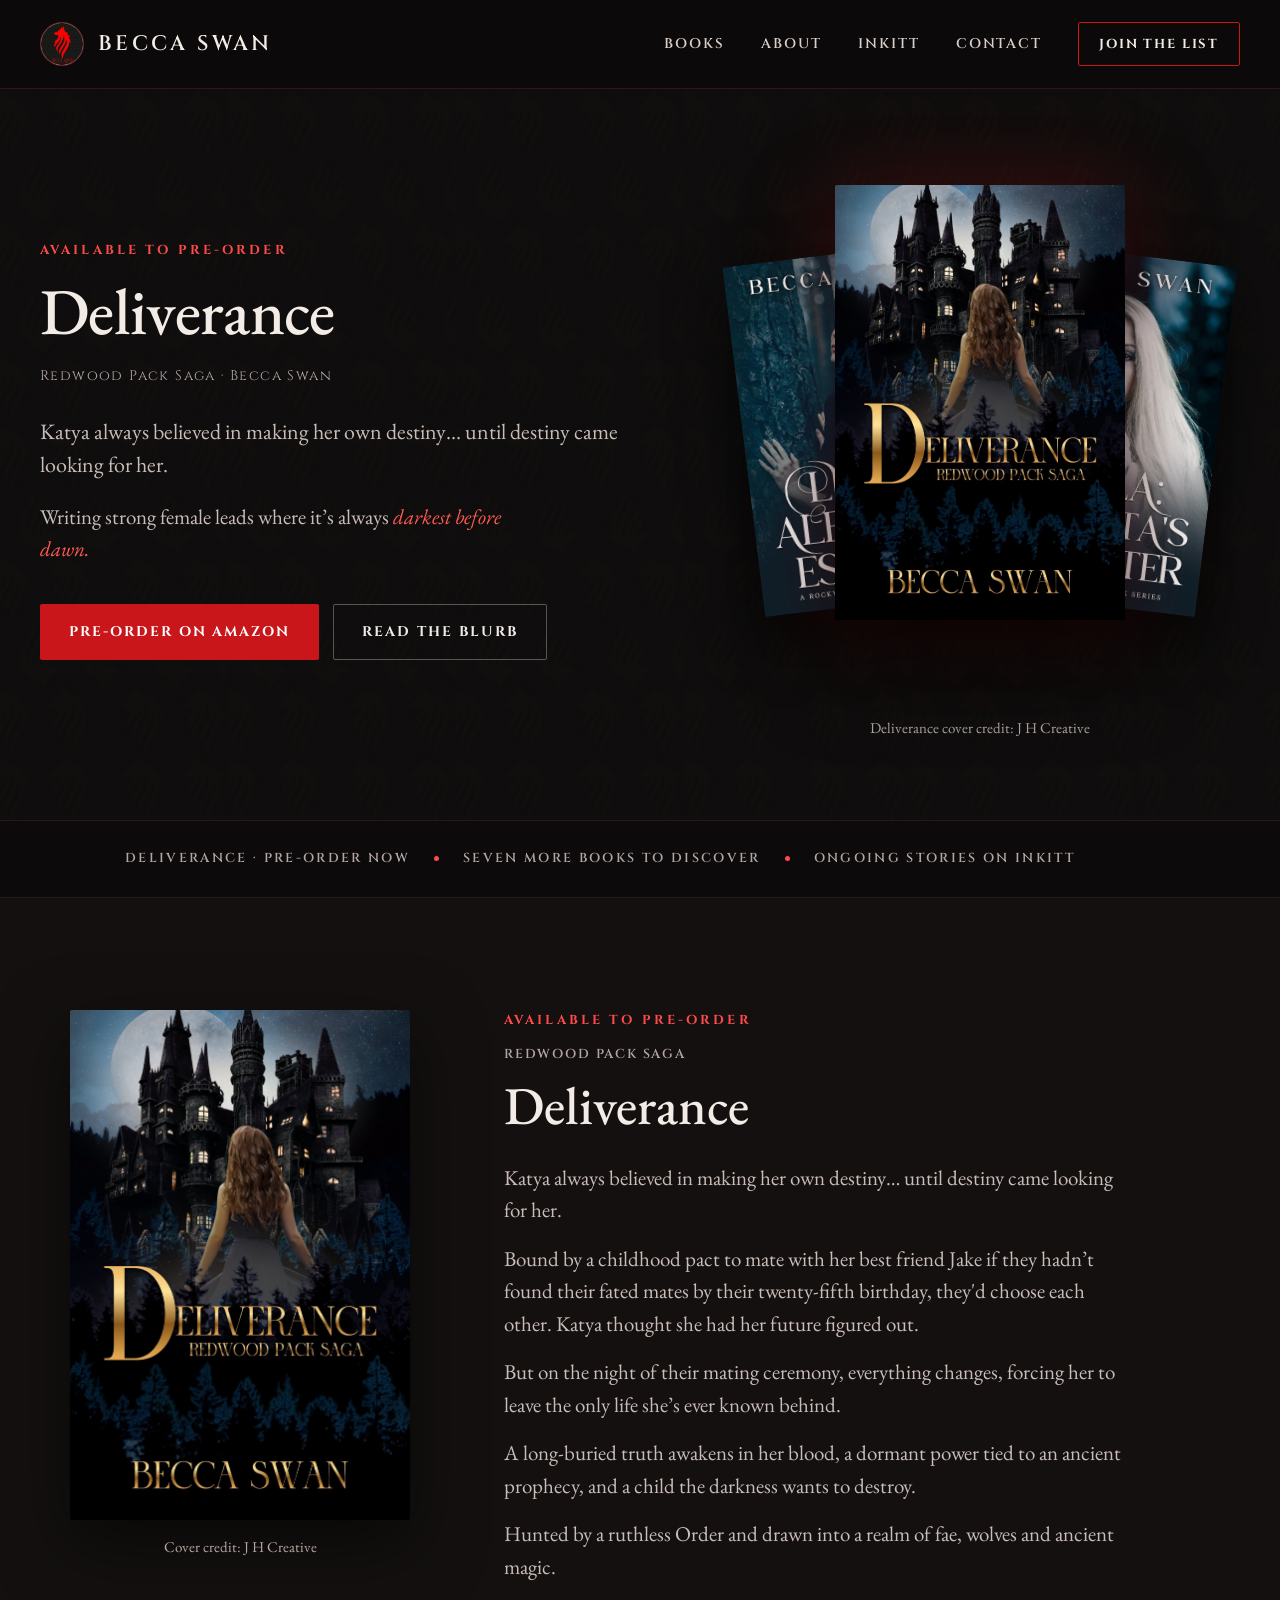
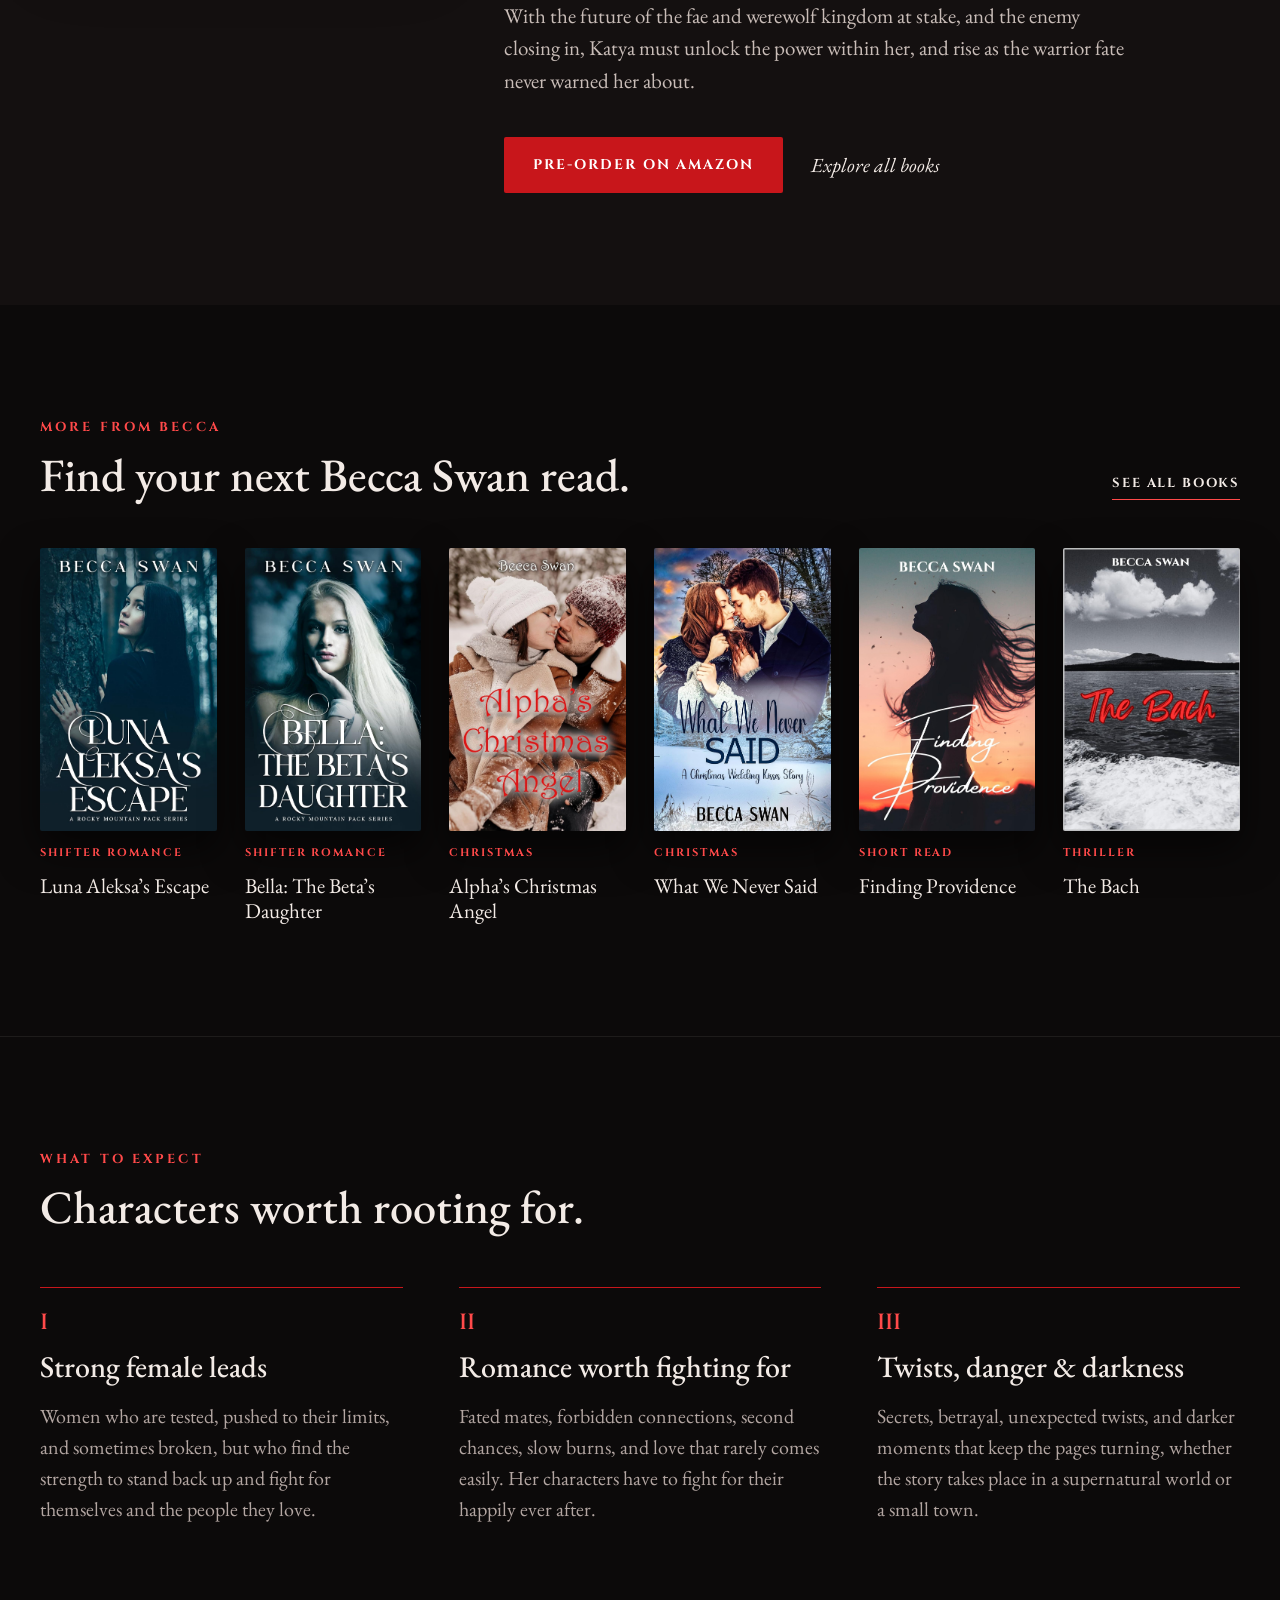
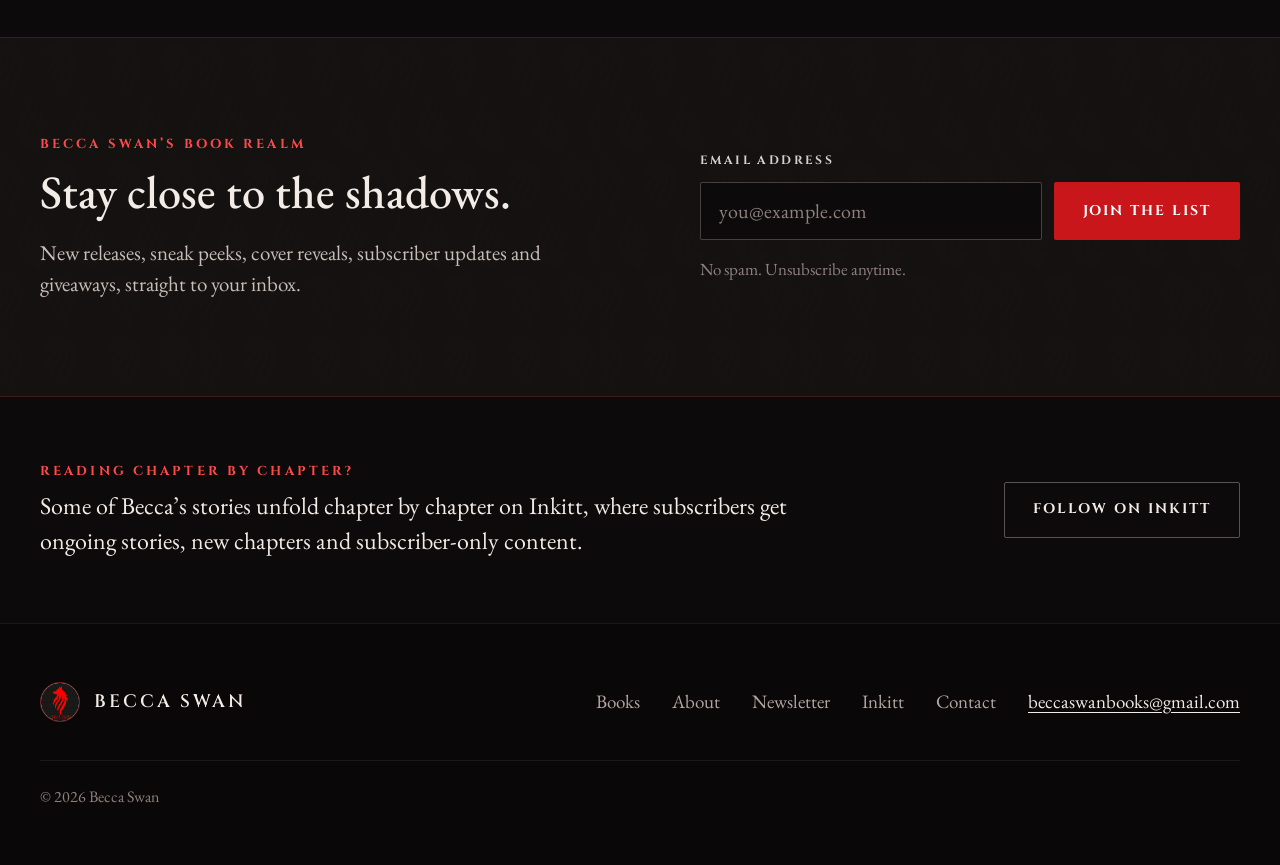
==== commit c57f8466: "Restore three-book hero with Deliverance in front" ====
--- a/index.html
+++ b/index.html
@@ -27,7 +27,7 @@
     <link rel="preconnect" href="https://fonts.googleapis.com">
     <link rel="preconnect" href="https://fonts.gstatic.com" crossorigin>
     <link rel="stylesheet" href="https://fonts.googleapis.com/css2?family=Cinzel:wght@500;600;700&amp;family=EB+Garamond:ital,wght@0,400;0,500;1,400;1,500&amp;display=swap">
-    <link rel="stylesheet" href="styles.css?v=deliverance-cover-20261126">
+    <link rel="stylesheet" href="styles.css?v=three-book-hero-20261126">
     <script type="application/ld+json">
 {
   "@context": "https://schema.org",
@@ -79,11 +79,19 @@
               <a class="btn btn-ghost" href="#deliverance-details">Read the blurb</a>
             </div>
           </div>
-          <figure class="preorder-art">
-            <a href="https://a.co/d/0fwezQVM" rel="noopener" aria-label="Pre-order Deliverance on Amazon">
-              <img src="assets/deliverance-cover.jpg" alt="Cover of Deliverance: Redwood Pack Saga by Becca Swan" width="1365" height="2048" fetchpriority="high">
-            </a>
-            <figcaption class="cover-credit">Cover credit: J H Creative</figcaption>
+          <figure class="hero-books">
+            <div class="cover-fan">
+              <a class="fan-center" href="https://a.co/d/0fwezQVM" rel="noopener" aria-label="Pre-order Deliverance on Amazon">
+                <img src="assets/deliverance-cover.jpg" alt="Cover of Deliverance: Redwood Pack Saga by Becca Swan" width="1365" height="2048" fetchpriority="high">
+              </a>
+              <a class="fan-left" href="books/#luna" aria-label="Read about Luna Aleksa’s Escape">
+                <img src="assets/luna-aleksas-escape-cover.jpg" alt="Cover of Luna Aleksa’s Escape" width="938" height="1500">
+              </a>
+              <a class="fan-right" href="books/#bella" aria-label="Read about Bella: The Beta’s Daughter">
+                <img src="assets/bella-the-betas-daughter-cover.jpg" alt="Cover of Bella: The Beta’s Daughter" width="938" height="1500">
+              </a>
+            </div>
+            <figcaption class="cover-credit">Deliverance cover credit: J H Creative</figcaption>
           </figure>
         </div>
       </section>
--- a/styles.css
+++ b/styles.css
@@ -390,37 +390,54 @@
   color: var(--red-em);
 }
 
+.hero-books {
+  width: 100%;
+  max-width: 520px;
+  margin: 0;
+  justify-self: end;
+}
+
 .cover-fan {
   position: relative;
+  isolation: isolate;
   width: 100%;
   max-width: 520px;
   aspect-ratio: 520 / 540;
   justify-self: end;
 }
 
-.cover-fan img {
+.cover-fan a {
   position: absolute;
-  aspect-ratio: 5 / 8;
-  object-fit: cover;
+  display: block;
   border-radius: 2px;
   box-shadow: 0 24px 60px rgba(0, 0, 0, 0.65);
 }
 
+.cover-fan img {
+  width: 100%;
+  height: auto;
+  aspect-ratio: auto;
+  border-radius: 2px;
+}
+
 .cover-fan .fan-left {
-  left: 0;
+  z-index: 1;
+  left: 4.5%;
   top: 17%;
   width: 42.3%;
   transform: rotate(-7deg);
 }
 
 .cover-fan .fan-right {
-  right: 0;
+  z-index: 1;
+  right: 4.5%;
   top: 17%;
   width: 42.3%;
   transform: rotate(7deg);
 }
 
 .cover-fan .fan-center {
+  z-index: 2;
   left: 22.1%;
   top: 4.4%;
   width: 55.8%;
@@ -430,7 +447,7 @@
 /* ---------- Deliverance preorder ---------- */
 
 .home-hero--preorder .container {
-  grid-template-columns: minmax(0, 1fr) minmax(0, 420px);
+  grid-template-columns: minmax(0, 1fr) minmax(0, 520px);
   gap: 64px;
   padding-block: 72px 80px;
 }
@@ -1084,6 +1101,12 @@
   margin-top: 12px;
 }
 
+.book-card--preorder {
+  grid-column: 1 / -1;
+  grid-template-columns: 240px minmax(0, 1fr);
+  gap: 40px;
+}
+
 .book-card--preorder img {
   aspect-ratio: auto;
   height: auto;
@@ -1178,6 +1201,7 @@
     padding-block: 72px 80px;
   }
 
+  .hero-books,
   .cover-fan {
     justify-self: center;
   }
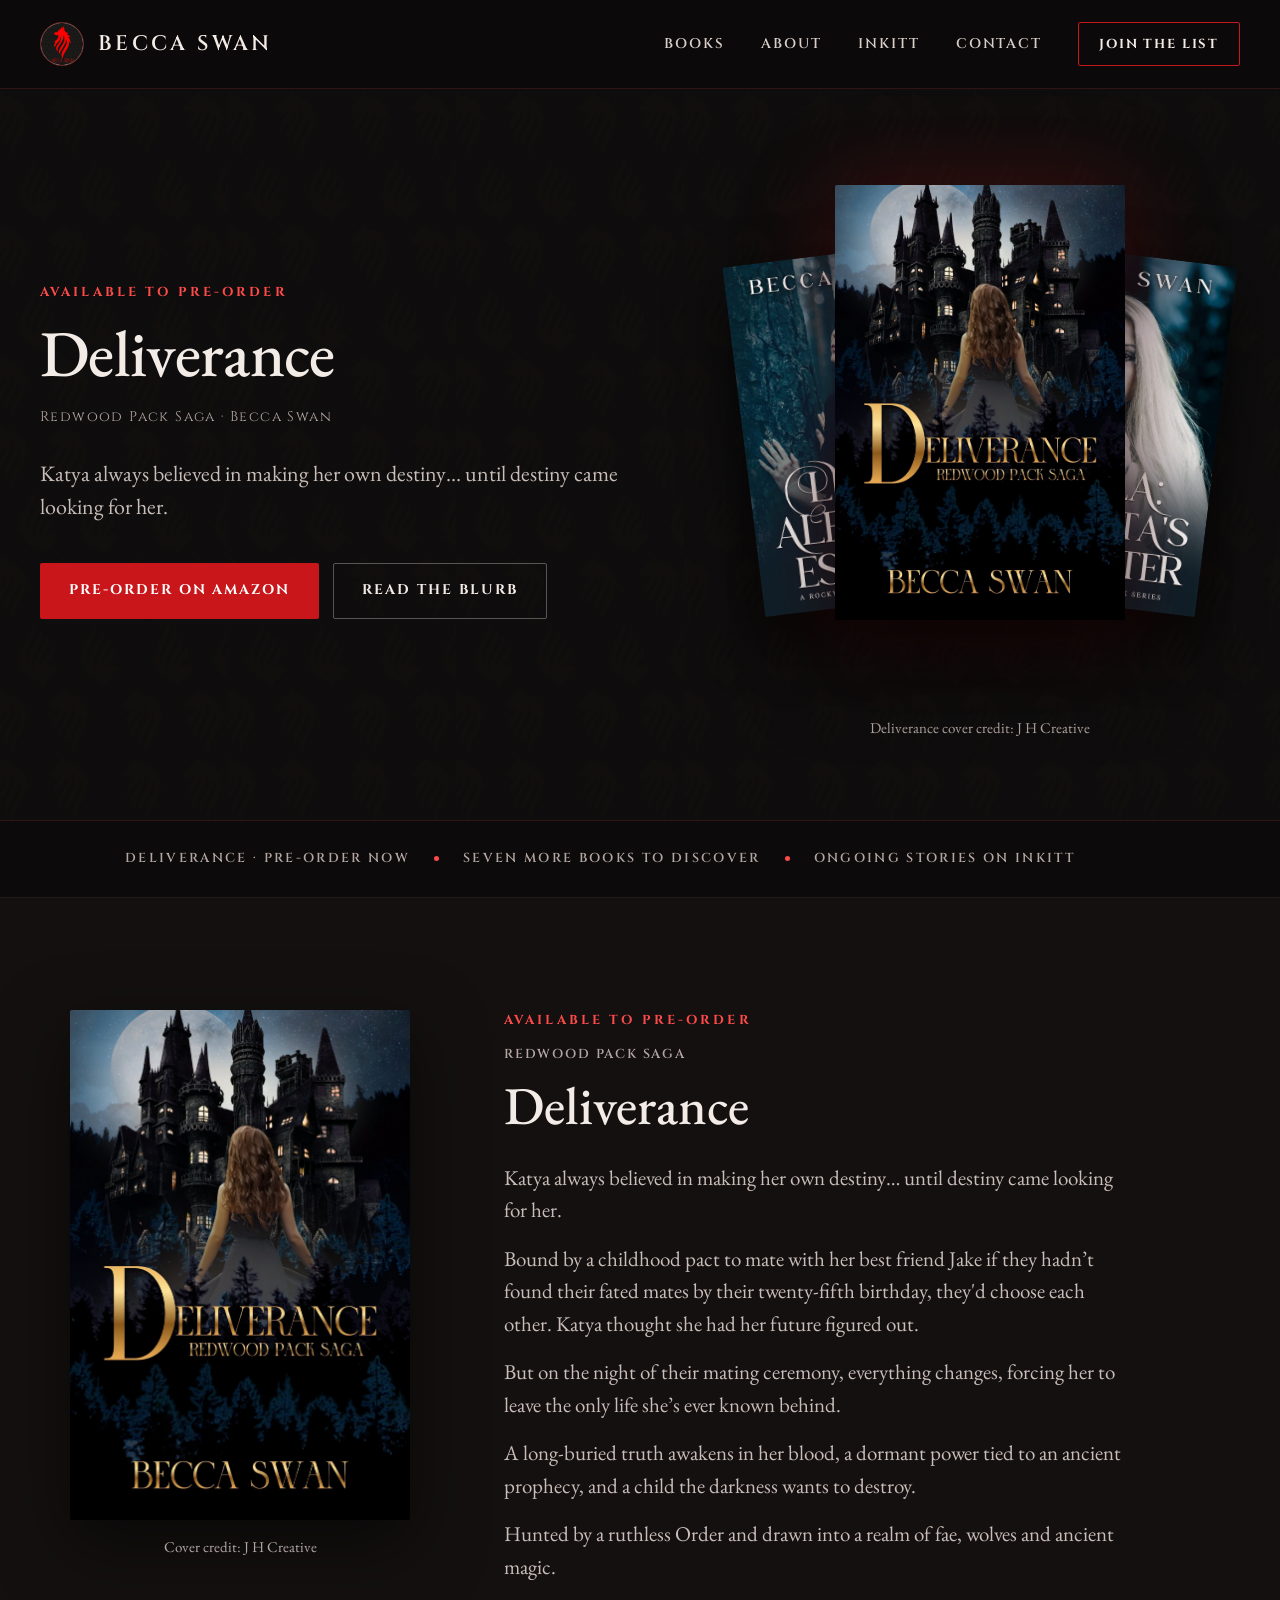
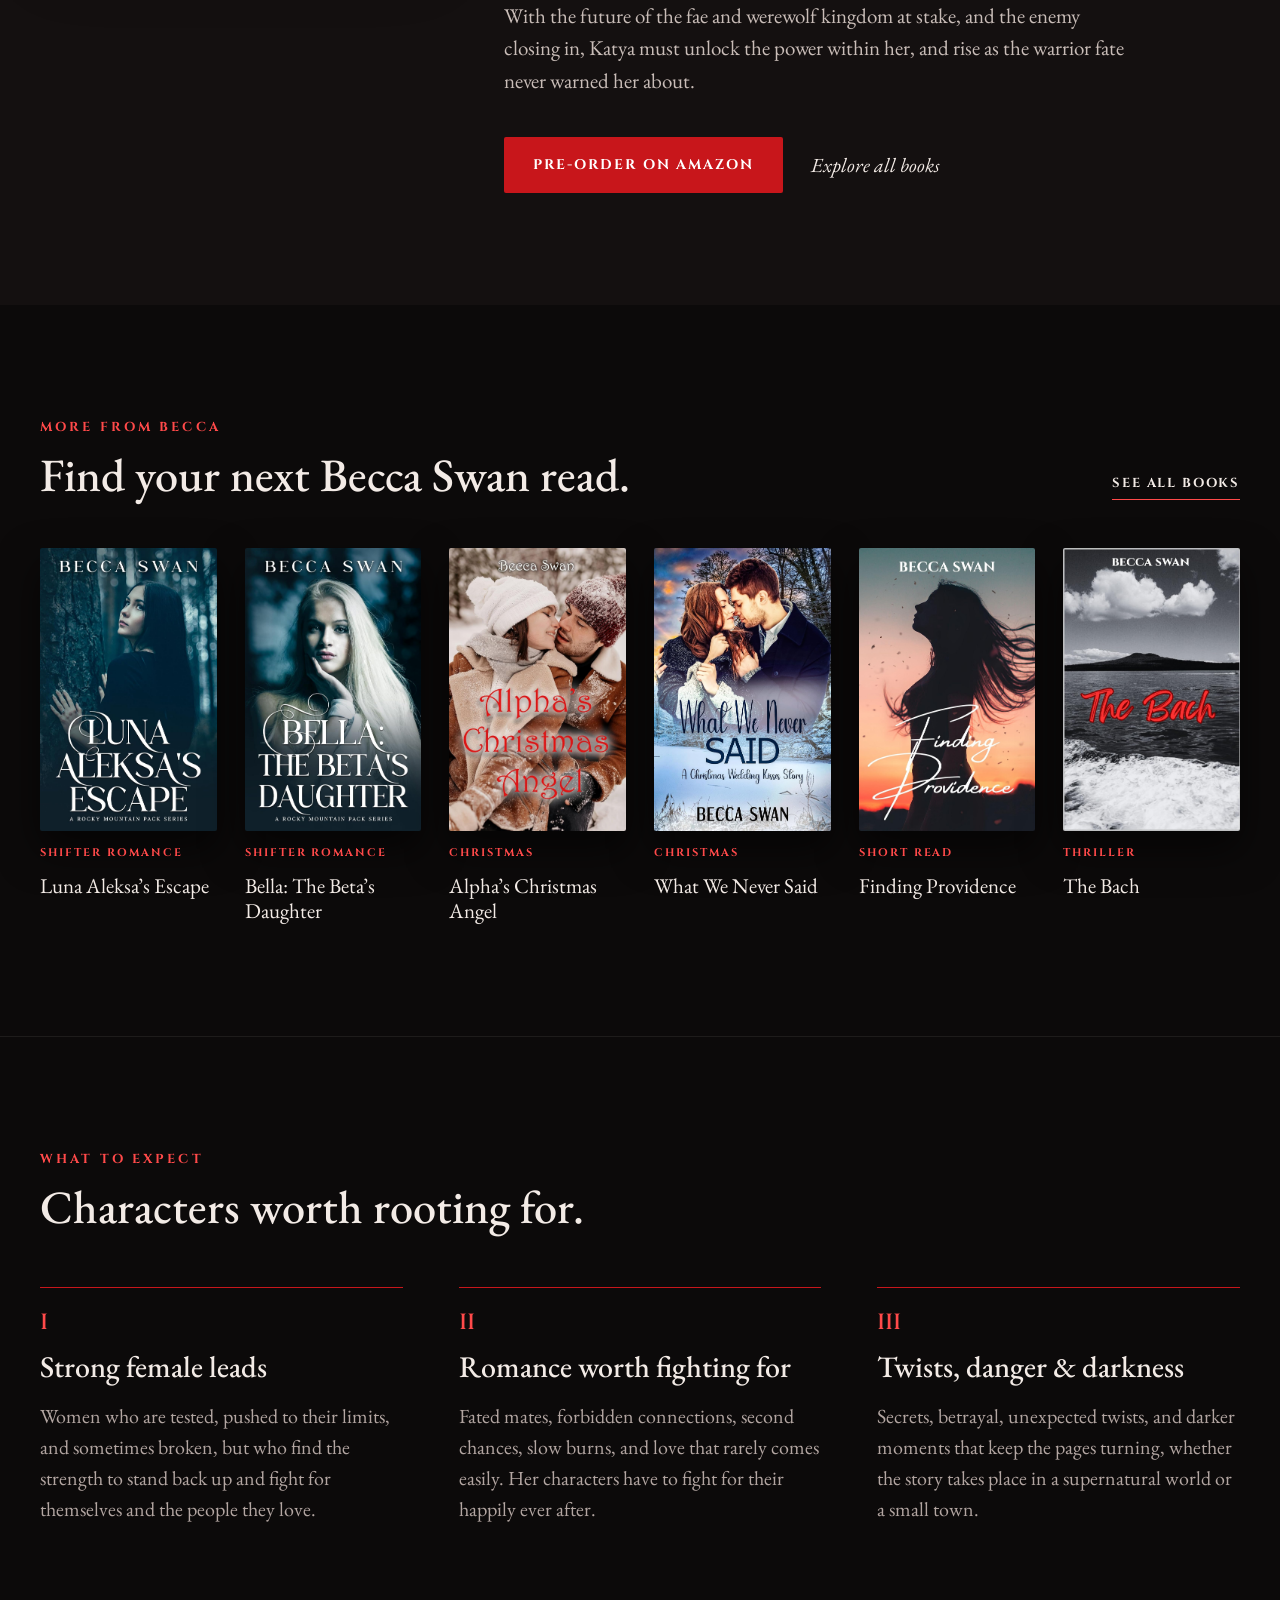
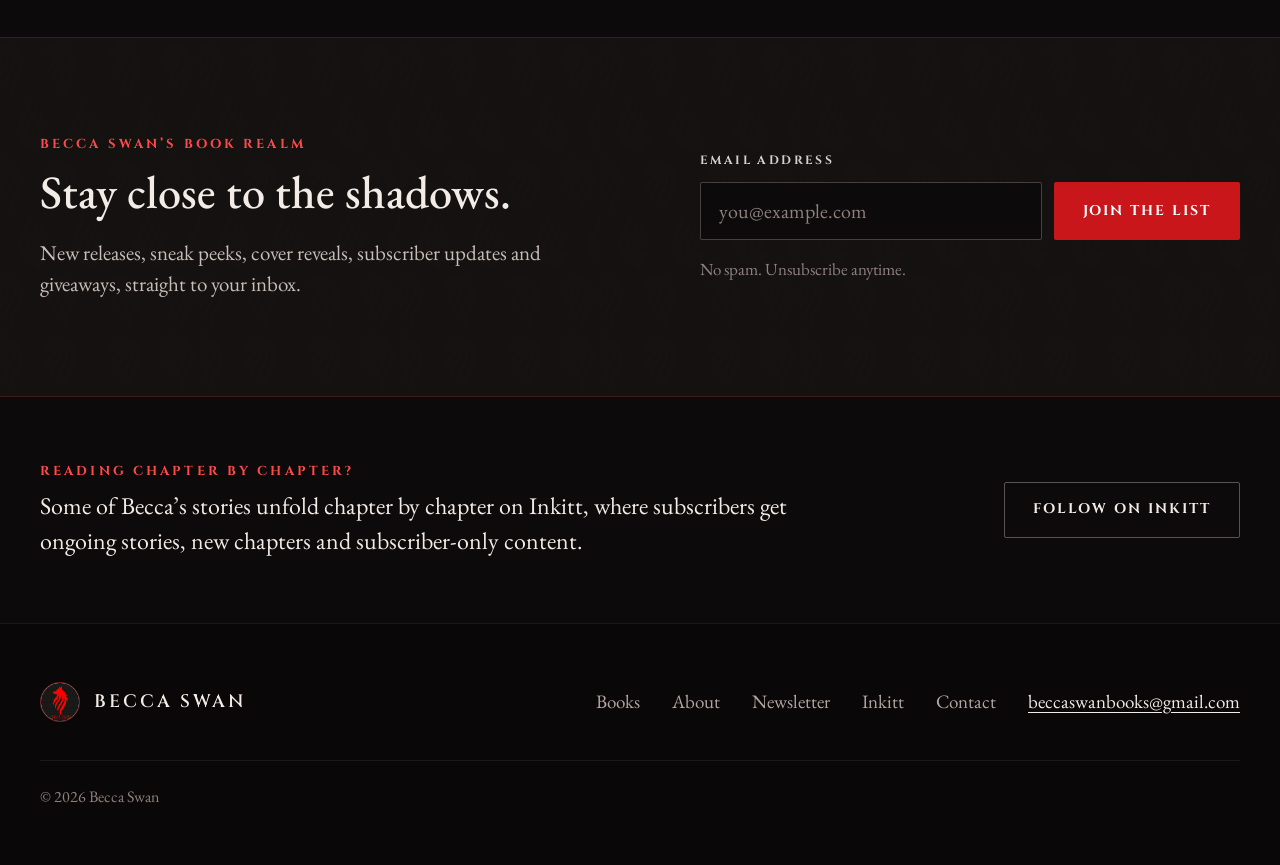
==== commit ce3f0186: "Remove author tagline beneath Deliverance introduction" ====
--- a/index.html
+++ b/index.html
@@ -73,7 +73,6 @@
             <h1 id="deliverance-title">Deliverance</h1>
             <p class="preorder-series">Redwood Pack Saga <span aria-hidden="true">·</span> Becca Swan</p>
             <p class="lead">Katya always believed in making her own destiny… until destiny came looking for her.</p>
-            <p class="preorder-tagline">Writing strong female leads where it’s always <em>darkest before dawn.</em></p>
             <div class="actions">
               <a class="btn btn-primary" href="https://a.co/d/0fwezQVM" rel="noopener">Pre-order on Amazon</a>
               <a class="btn btn-ghost" href="#deliverance-details">Read the blurb</a>
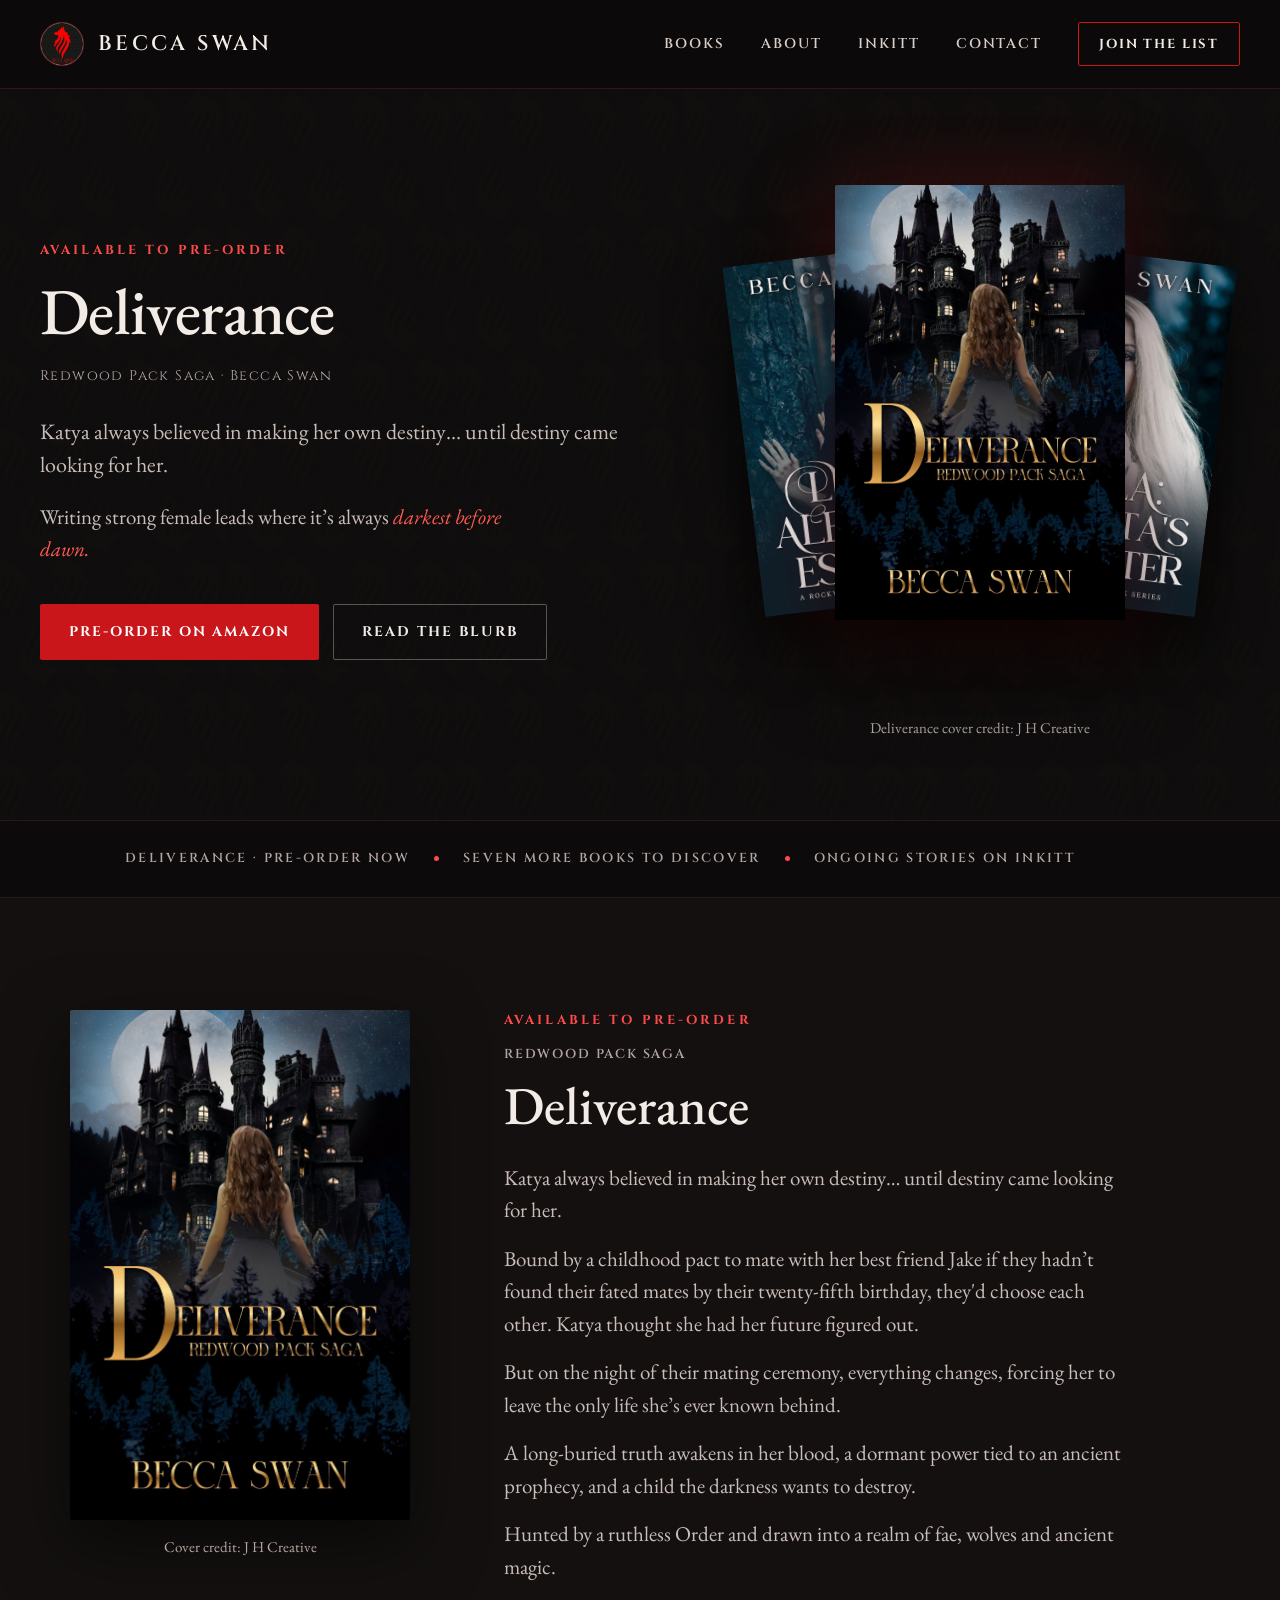
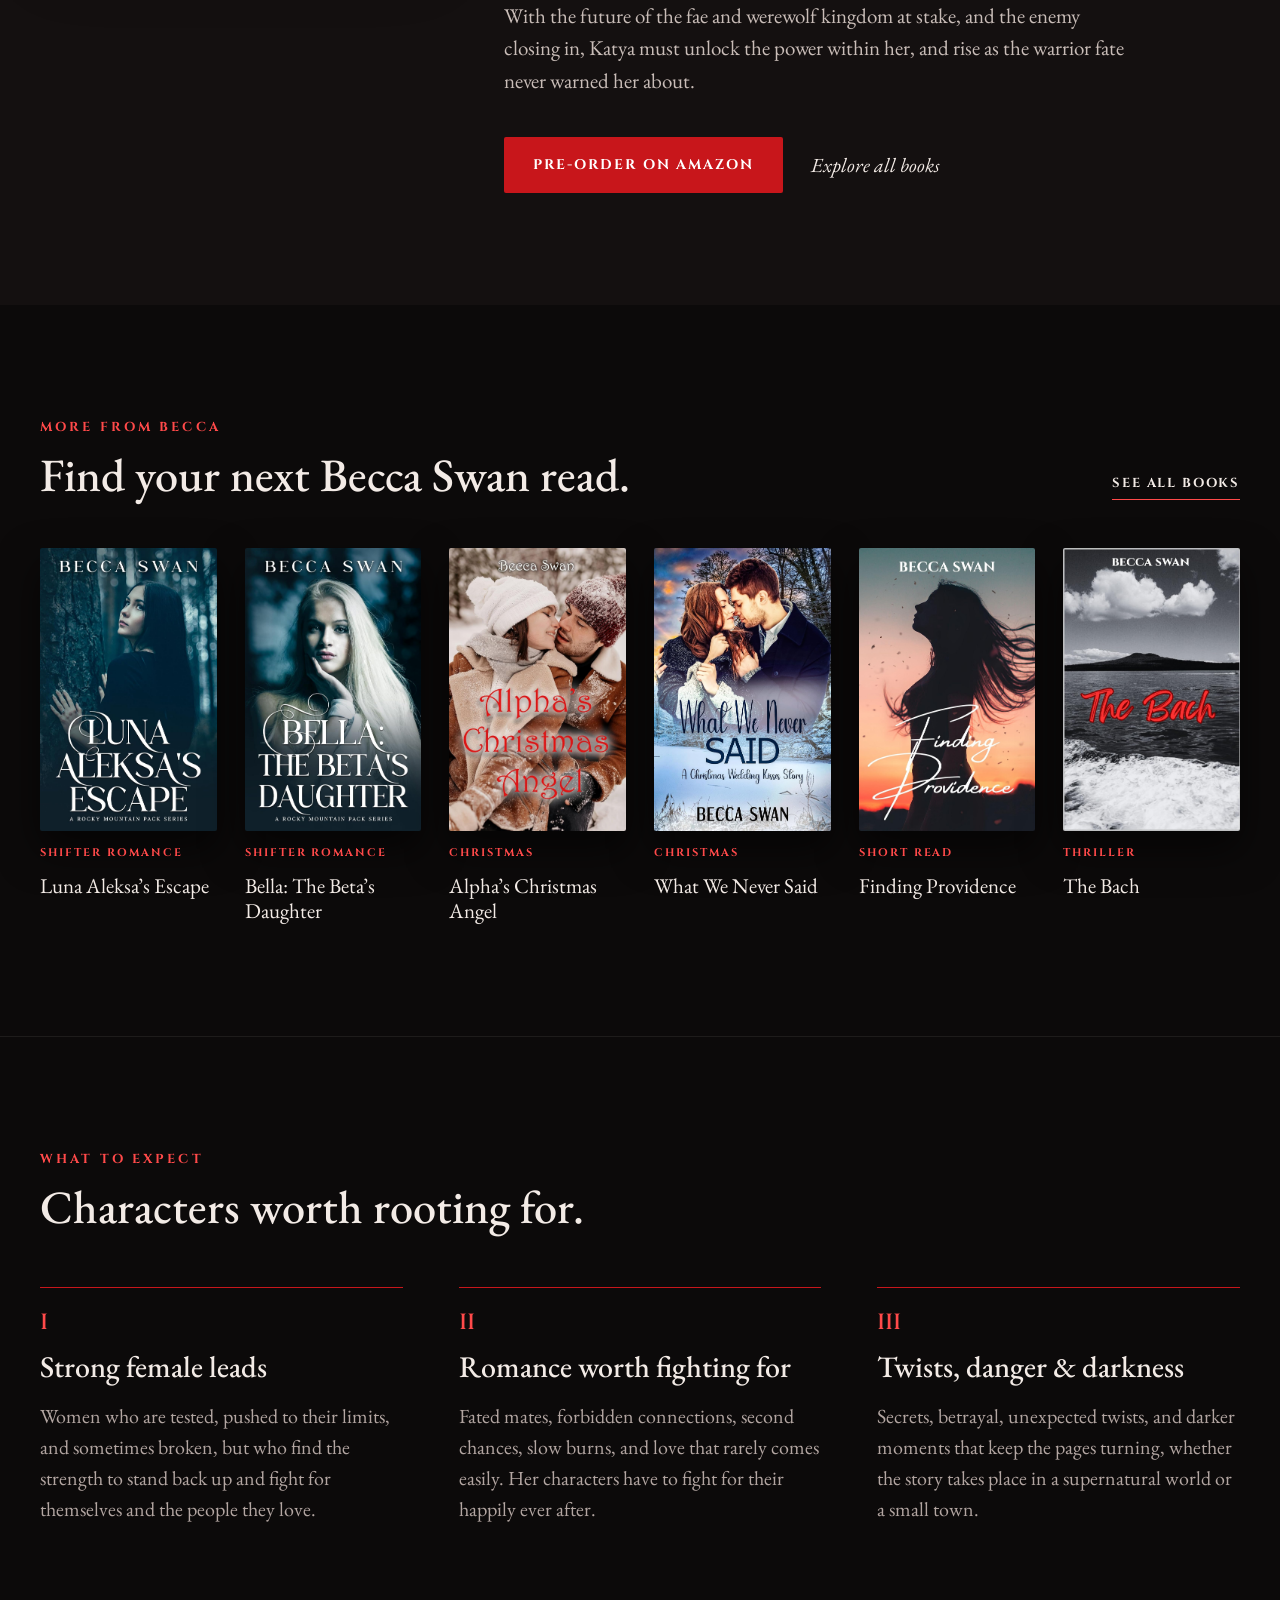
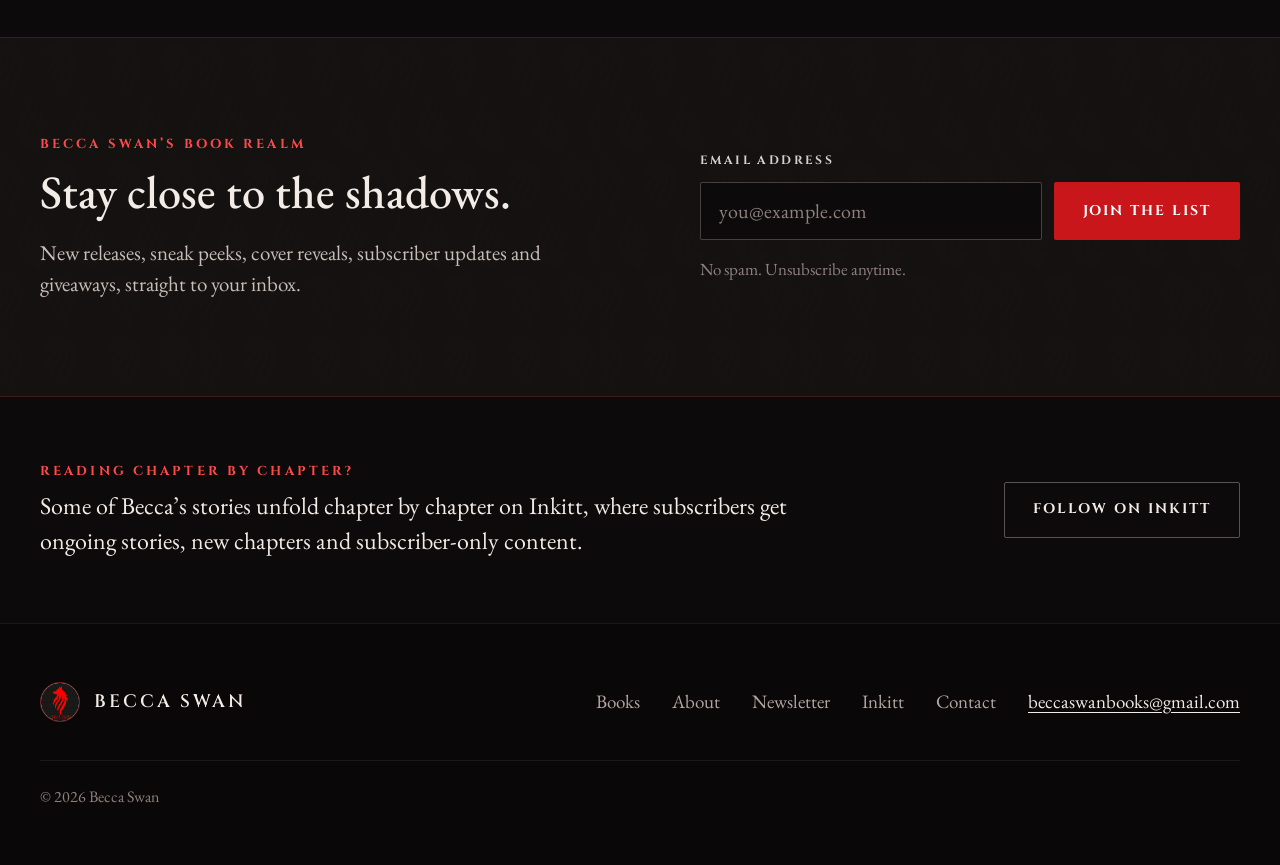
==== commit 64f9c003: "Restore author tagline beneath Deliverance introduction" ====
--- a/index.html
+++ b/index.html
@@ -73,6 +73,7 @@
             <h1 id="deliverance-title">Deliverance</h1>
             <p class="preorder-series">Redwood Pack Saga <span aria-hidden="true">·</span> Becca Swan</p>
             <p class="lead">Katya always believed in making her own destiny… until destiny came looking for her.</p>
+            <p class="preorder-tagline">Writing strong female leads where it’s always <em>darkest before dawn.</em></p>
             <div class="actions">
               <a class="btn btn-primary" href="https://a.co/d/0fwezQVM" rel="noopener">Pre-order on Amazon</a>
               <a class="btn btn-ghost" href="#deliverance-details">Read the blurb</a>
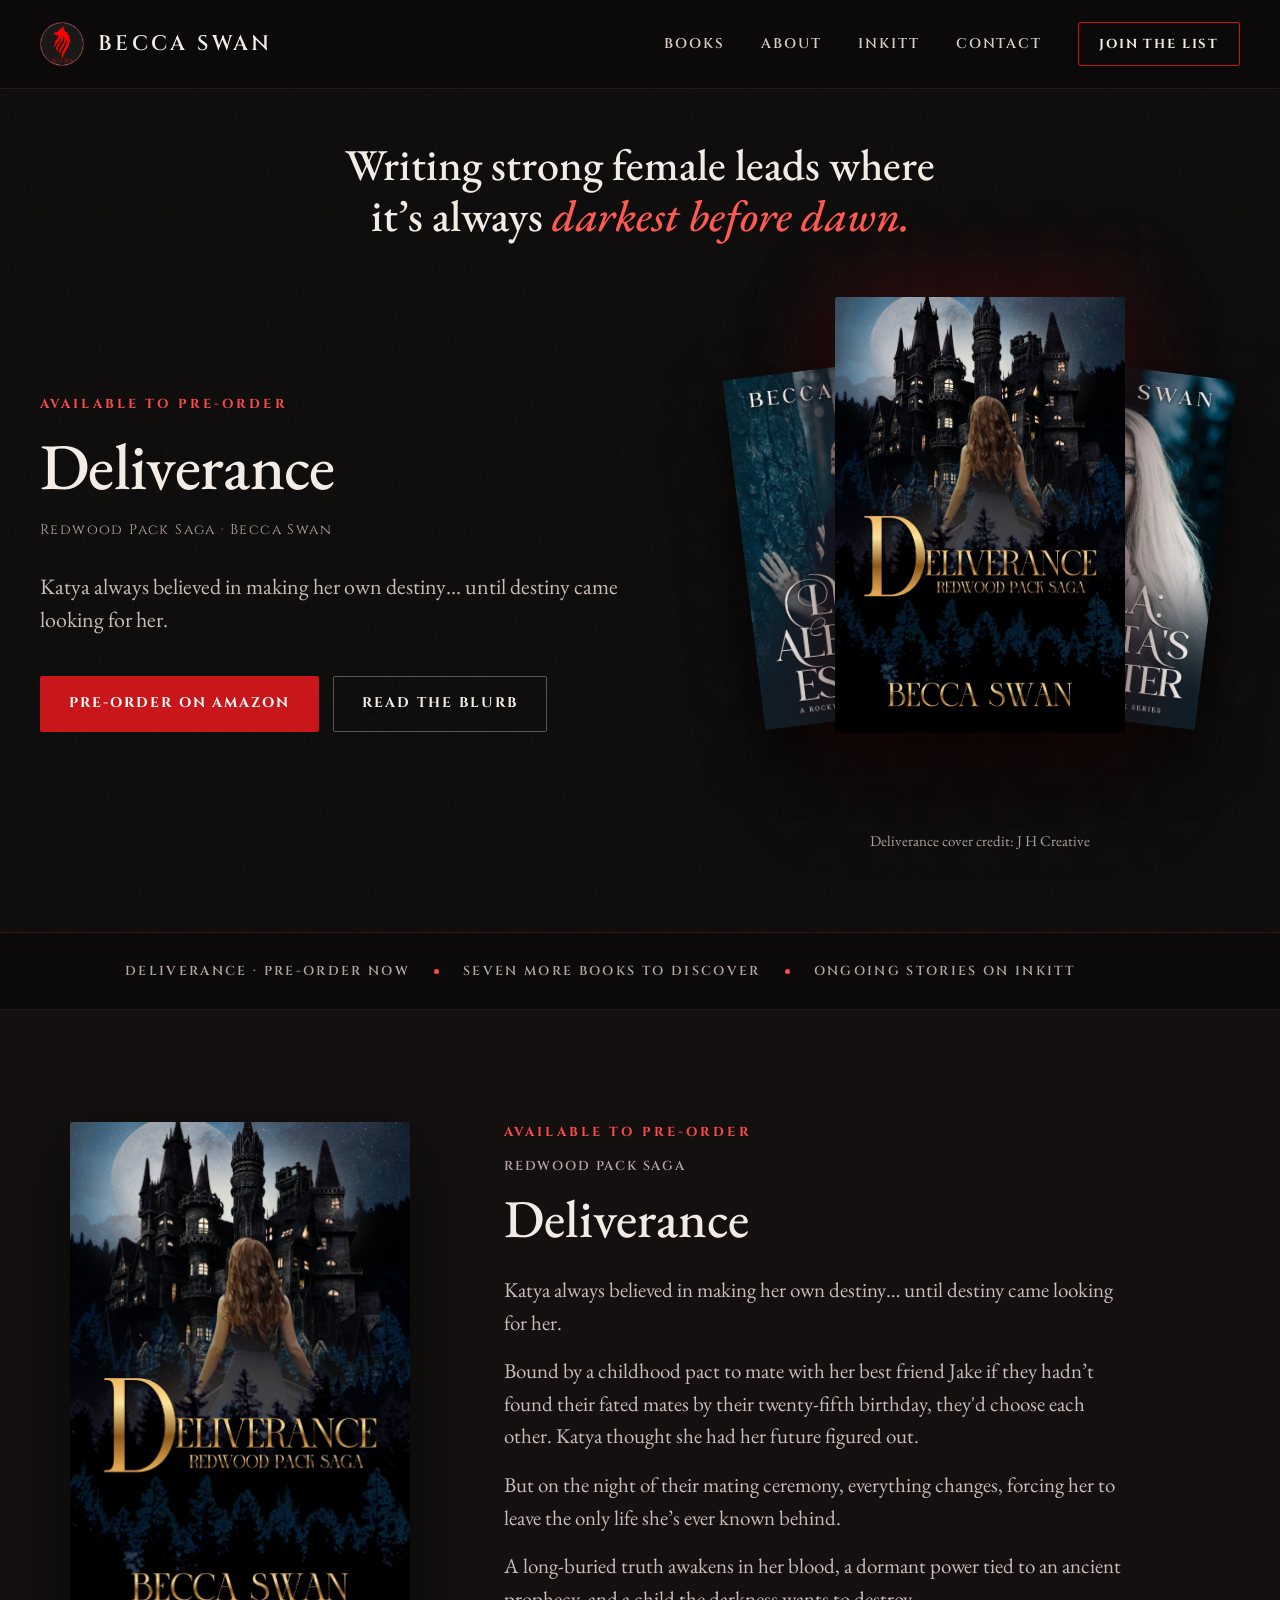
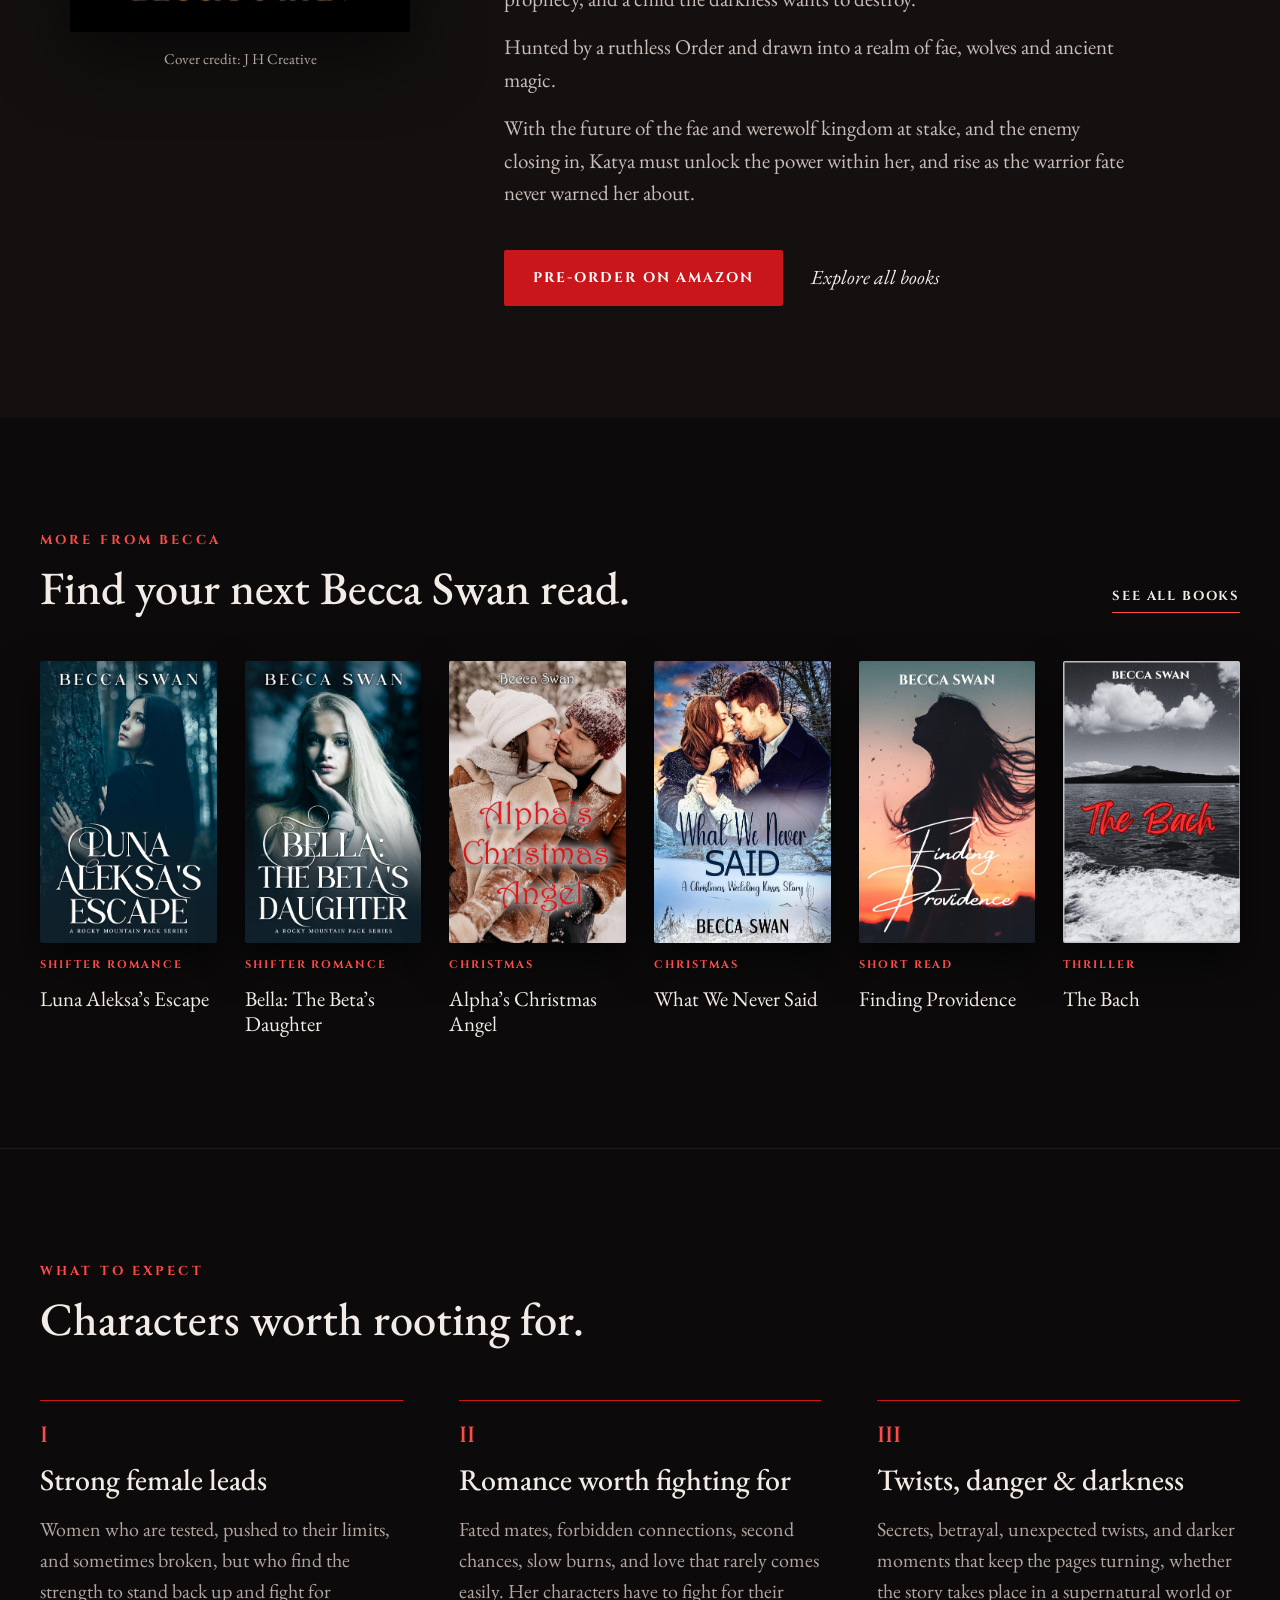
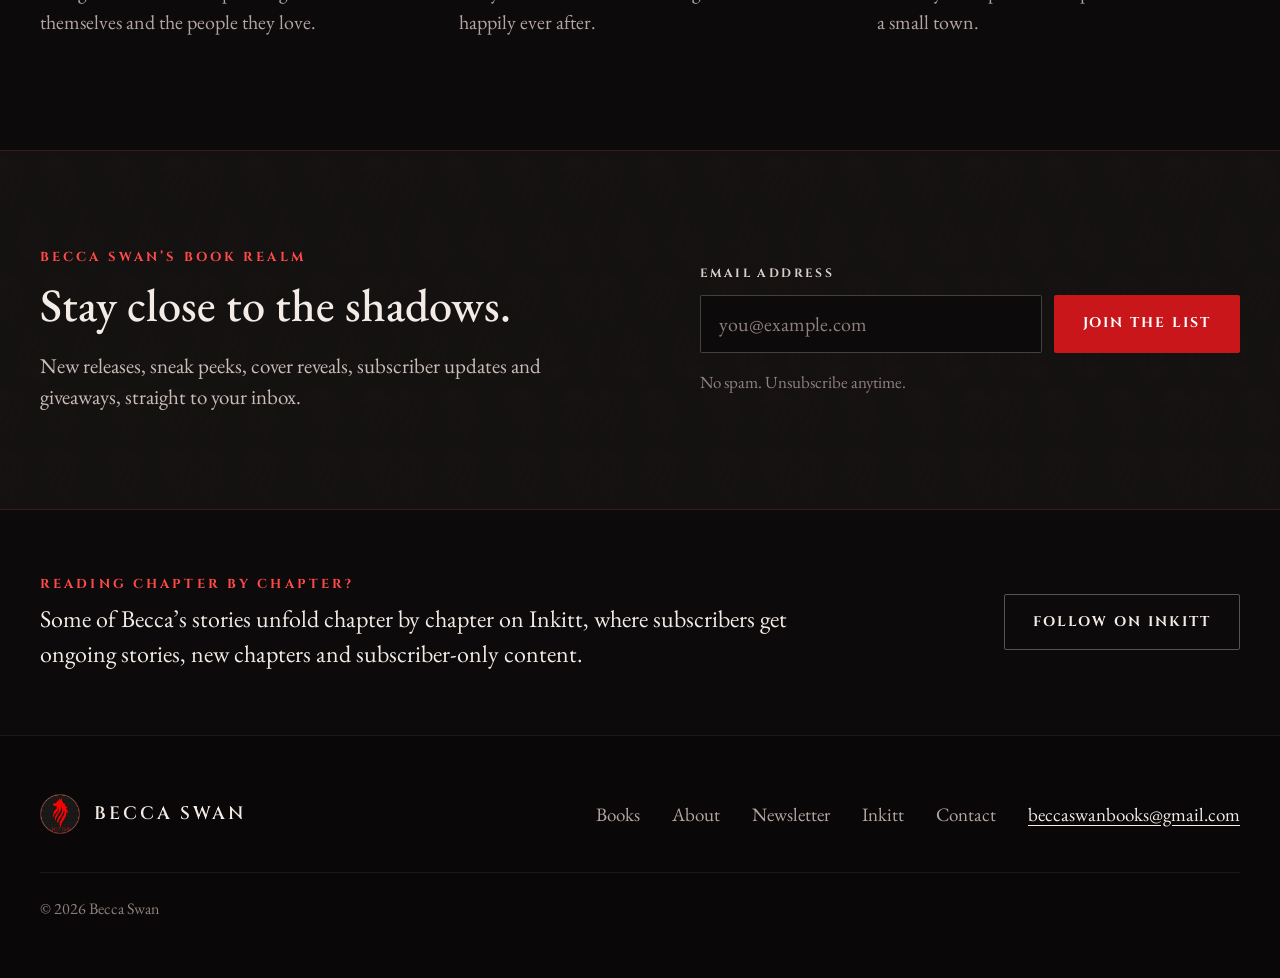
==== commit fbd65fe7: "Place author headline across top of homepage above books" ====
--- a/index.html
+++ b/index.html
@@ -27,7 +27,7 @@
     <link rel="preconnect" href="https://fonts.googleapis.com">
     <link rel="preconnect" href="https://fonts.gstatic.com" crossorigin>
     <link rel="stylesheet" href="https://fonts.googleapis.com/css2?family=Cinzel:wght@500;600;700&amp;family=EB+Garamond:ital,wght@0,400;0,500;1,400;1,500&amp;display=swap">
-    <link rel="stylesheet" href="styles.css?v=three-book-hero-20261126">
+    <link rel="stylesheet" href="styles.css?v=homepage-headline-20261126">
     <script type="application/ld+json">
 {
   "@context": "https://schema.org",
@@ -66,14 +66,19 @@
     </header>
 
     <main id="main">
+      <section class="home-intro" aria-labelledby="home-intro-title">
+        <div class="container">
+          <h1 id="home-intro-title">Writing strong female leads where it’s always <em>darkest before dawn.</em></h1>
+        </div>
+      </section>
+
       <section class="home-hero home-hero--preorder" id="deliverance" aria-labelledby="deliverance-title">
         <div class="container">
           <div>
             <p class="label">Available to pre-order</p>
-            <h1 id="deliverance-title">Deliverance</h1>
+            <h2 id="deliverance-title">Deliverance</h2>
             <p class="preorder-series">Redwood Pack Saga <span aria-hidden="true">·</span> Becca Swan</p>
             <p class="lead">Katya always believed in making her own destiny… until destiny came looking for her.</p>
-            <p class="preorder-tagline">Writing strong female leads where it’s always <em>darkest before dawn.</em></p>
             <div class="actions">
               <a class="btn btn-primary" href="https://a.co/d/0fwezQVM" rel="noopener">Pre-order on Amazon</a>
               <a class="btn btn-ghost" href="#deliverance-details">Read the blurb</a>
--- a/styles.css
+++ b/styles.css
@@ -359,6 +359,7 @@
 
 /* ---------- Hero backgrounds ---------- */
 
+.home-intro,
 .home-hero,
 .page-hero {
   border-bottom: 1px solid rgba(255, 74, 74, 0.14);
@@ -368,6 +369,26 @@
     var(--bg);
 }
 
+/* ---------- Home headline ---------- */
+
+.home-intro {
+  padding-block: clamp(28px, 4vw, 52px) 0;
+  border-bottom: 0;
+  text-align: center;
+}
+
+.home-intro h1 {
+  max-width: 1100px;
+  margin: 0 auto;
+  font-size: clamp(1.6rem, 1rem + 2.2vw, 3rem);
+  line-height: 1.15;
+  text-wrap: balance;
+}
+
+.home-intro em {
+  color: var(--red-em);
+}
+
 /* ---------- Home hero ---------- */
 
 .home-hero .container {
@@ -378,13 +399,13 @@
   padding-block: 96px 104px;
 }
 
-.home-hero h1 {
+.home-hero h2 {
   font-size: clamp(2.5rem, 1.2rem + 3.9vw, 4.5rem);
   line-height: 1.02;
   letter-spacing: -0.01em;
 }
 
-.home-hero h1 em,
+.home-hero h2 em,
 .page-hero h1 em {
   font-style: italic;
   color: var(--red-em);
@@ -449,10 +470,10 @@
 .home-hero--preorder .container {
   grid-template-columns: minmax(0, 1fr) minmax(0, 520px);
   gap: 64px;
-  padding-block: 72px 80px;
-}
-
-.home-hero--preorder h1 {
+  padding-block: 32px 80px;
+}
+
+.home-hero--preorder h2 {
   margin-top: 18px;
   font-size: clamp(2.2rem, 1.2rem + 3.6vw, 4.5rem);
 }
@@ -1198,7 +1219,7 @@
   .home-hero--preorder .container {
     grid-template-columns: minmax(0, 1fr);
     gap: 48px;
-    padding-block: 72px 80px;
+    padding-block: 32px 80px;
   }
 
   .hero-books,
@@ -1403,10 +1424,10 @@
 
   .home-hero .container {
     gap: 40px;
-    padding-block: 40px 48px;
-  }
-
-  .home-hero h1 {
+    padding-block: 24px 48px;
+  }
+
+  .home-hero h2 {
     line-height: 1.06;
   }
 
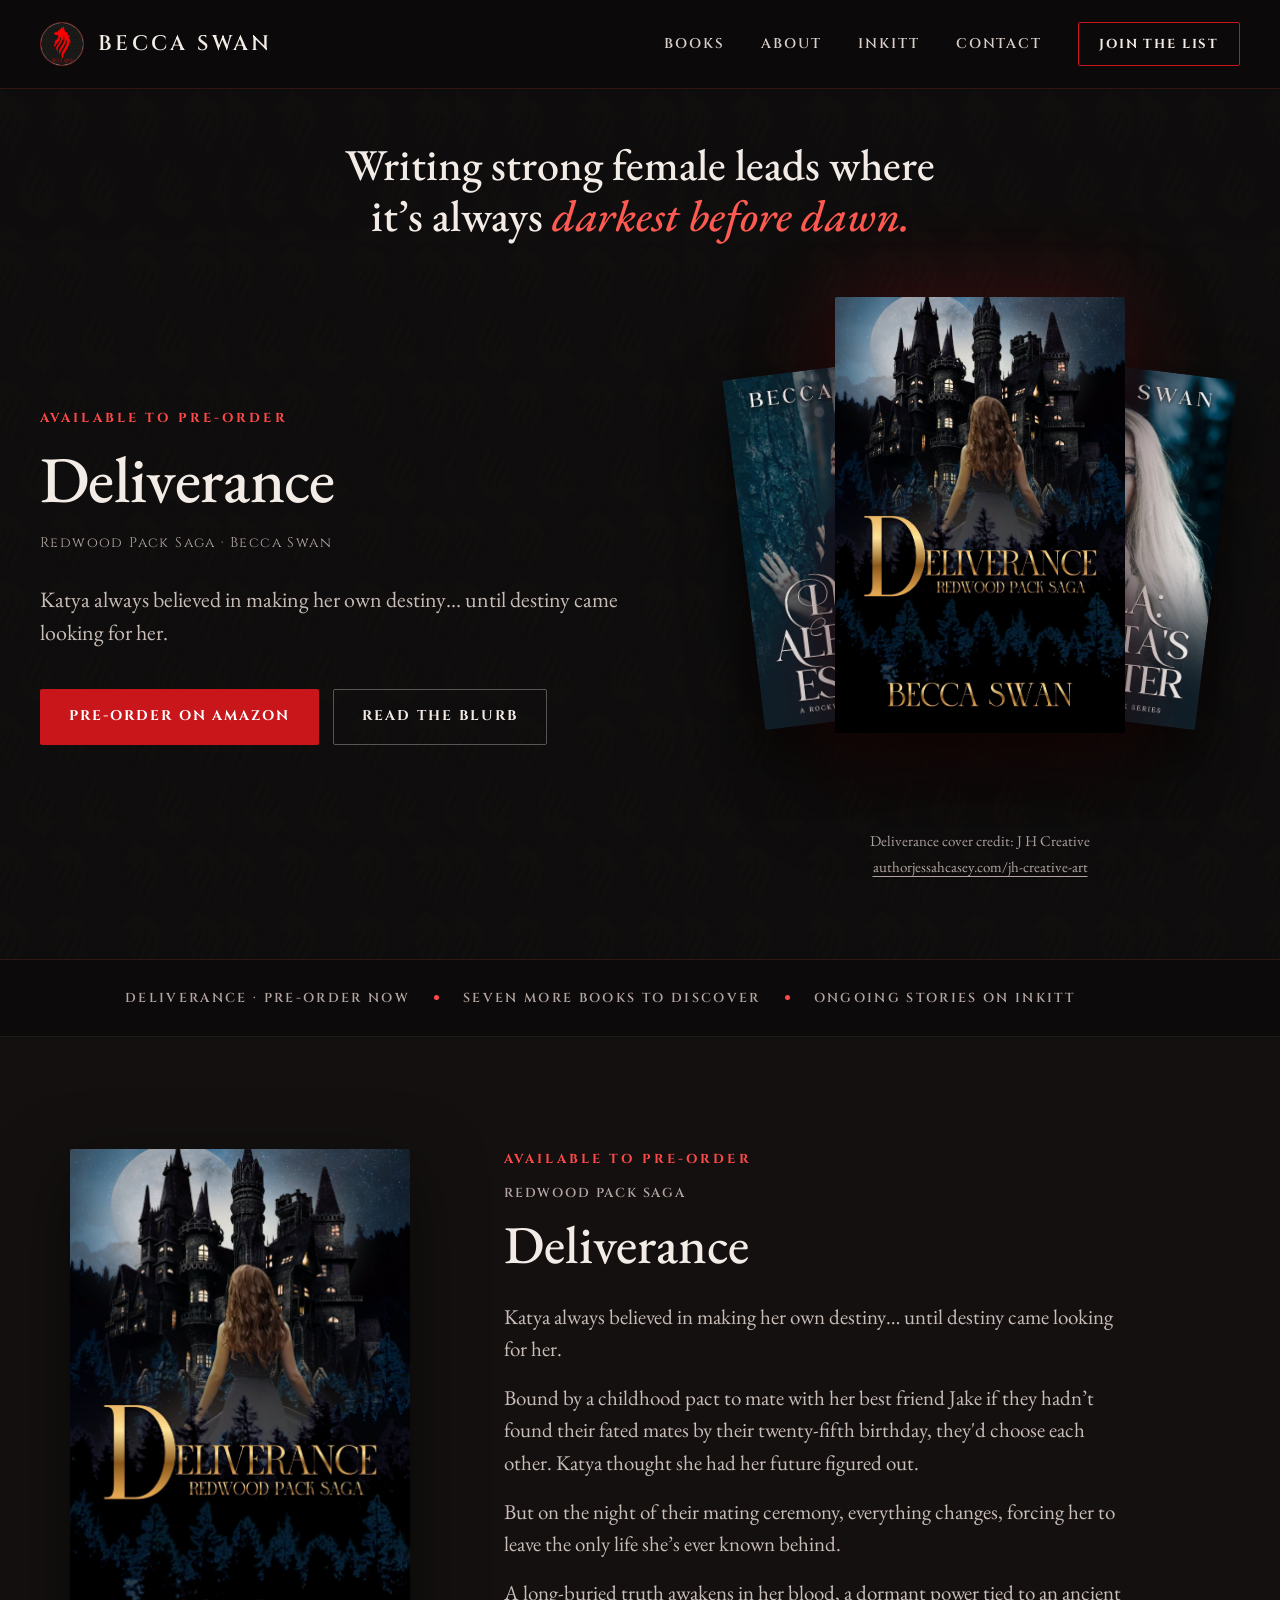
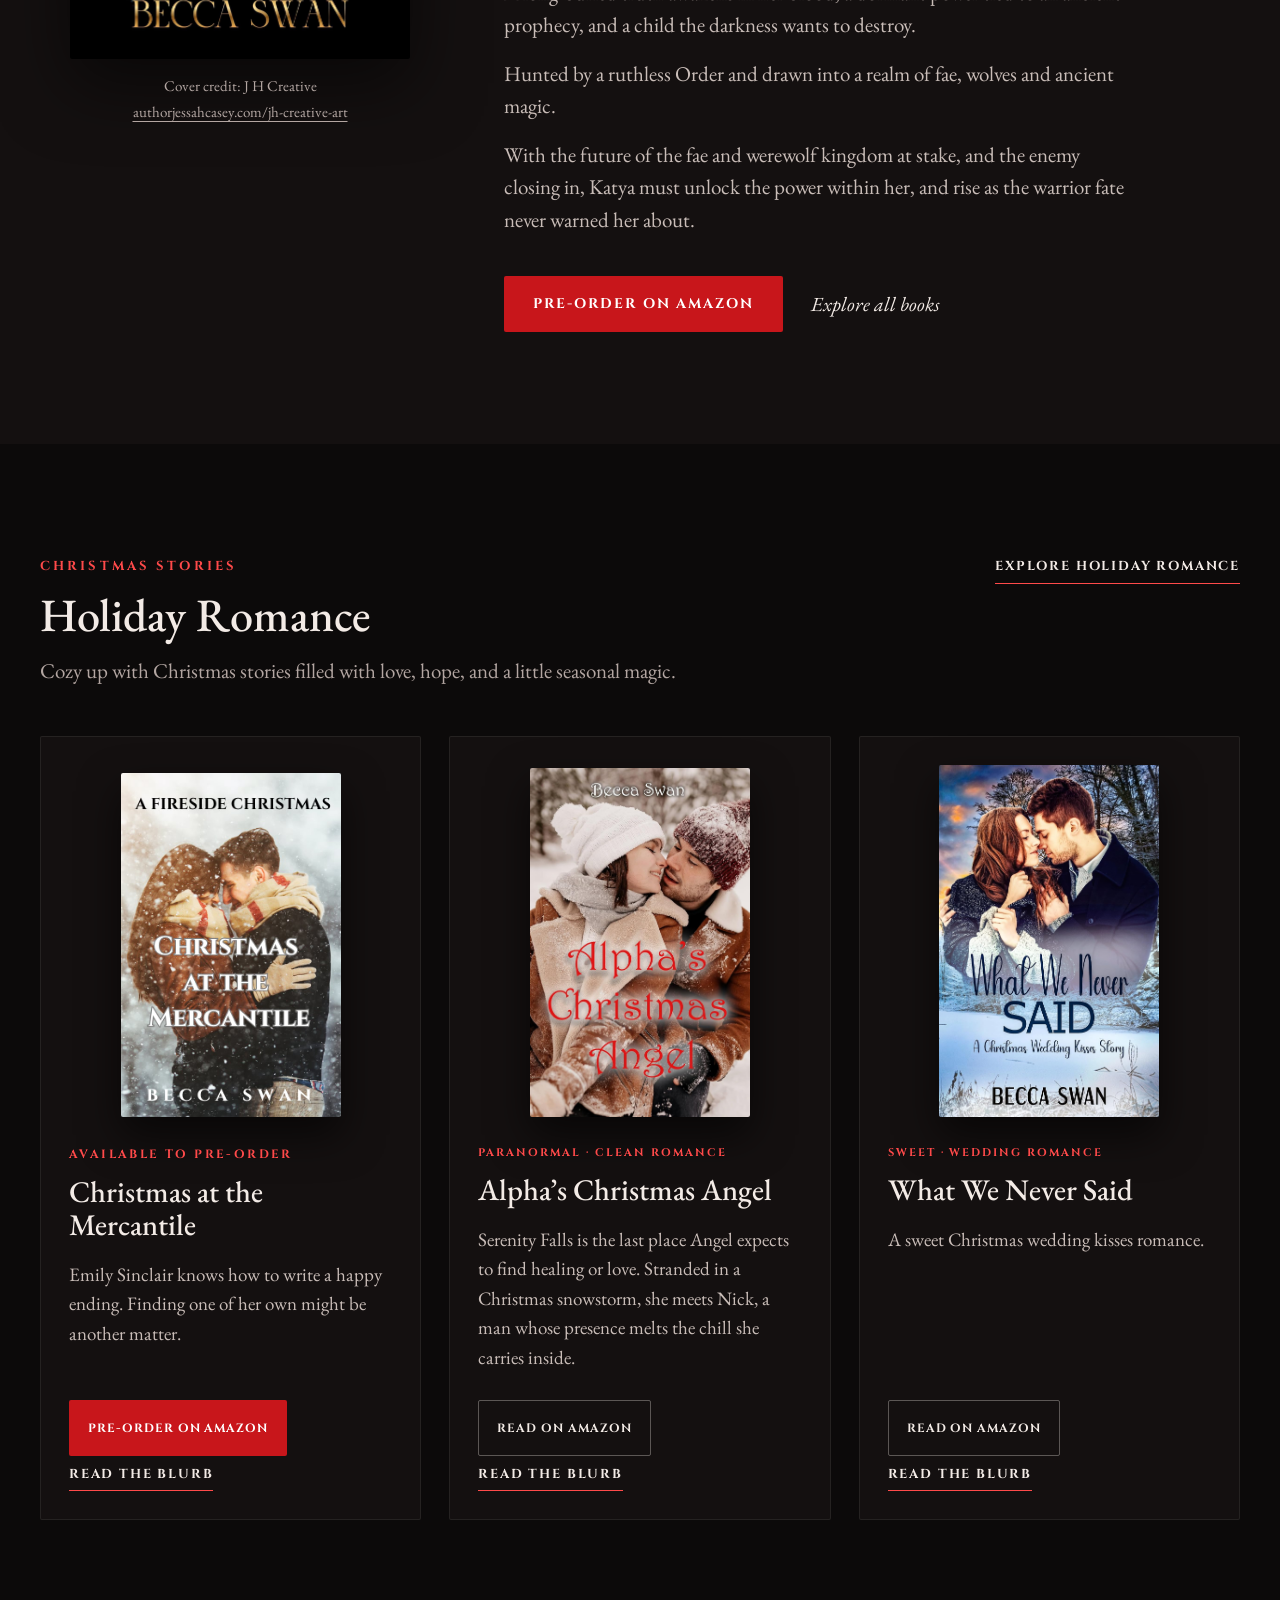
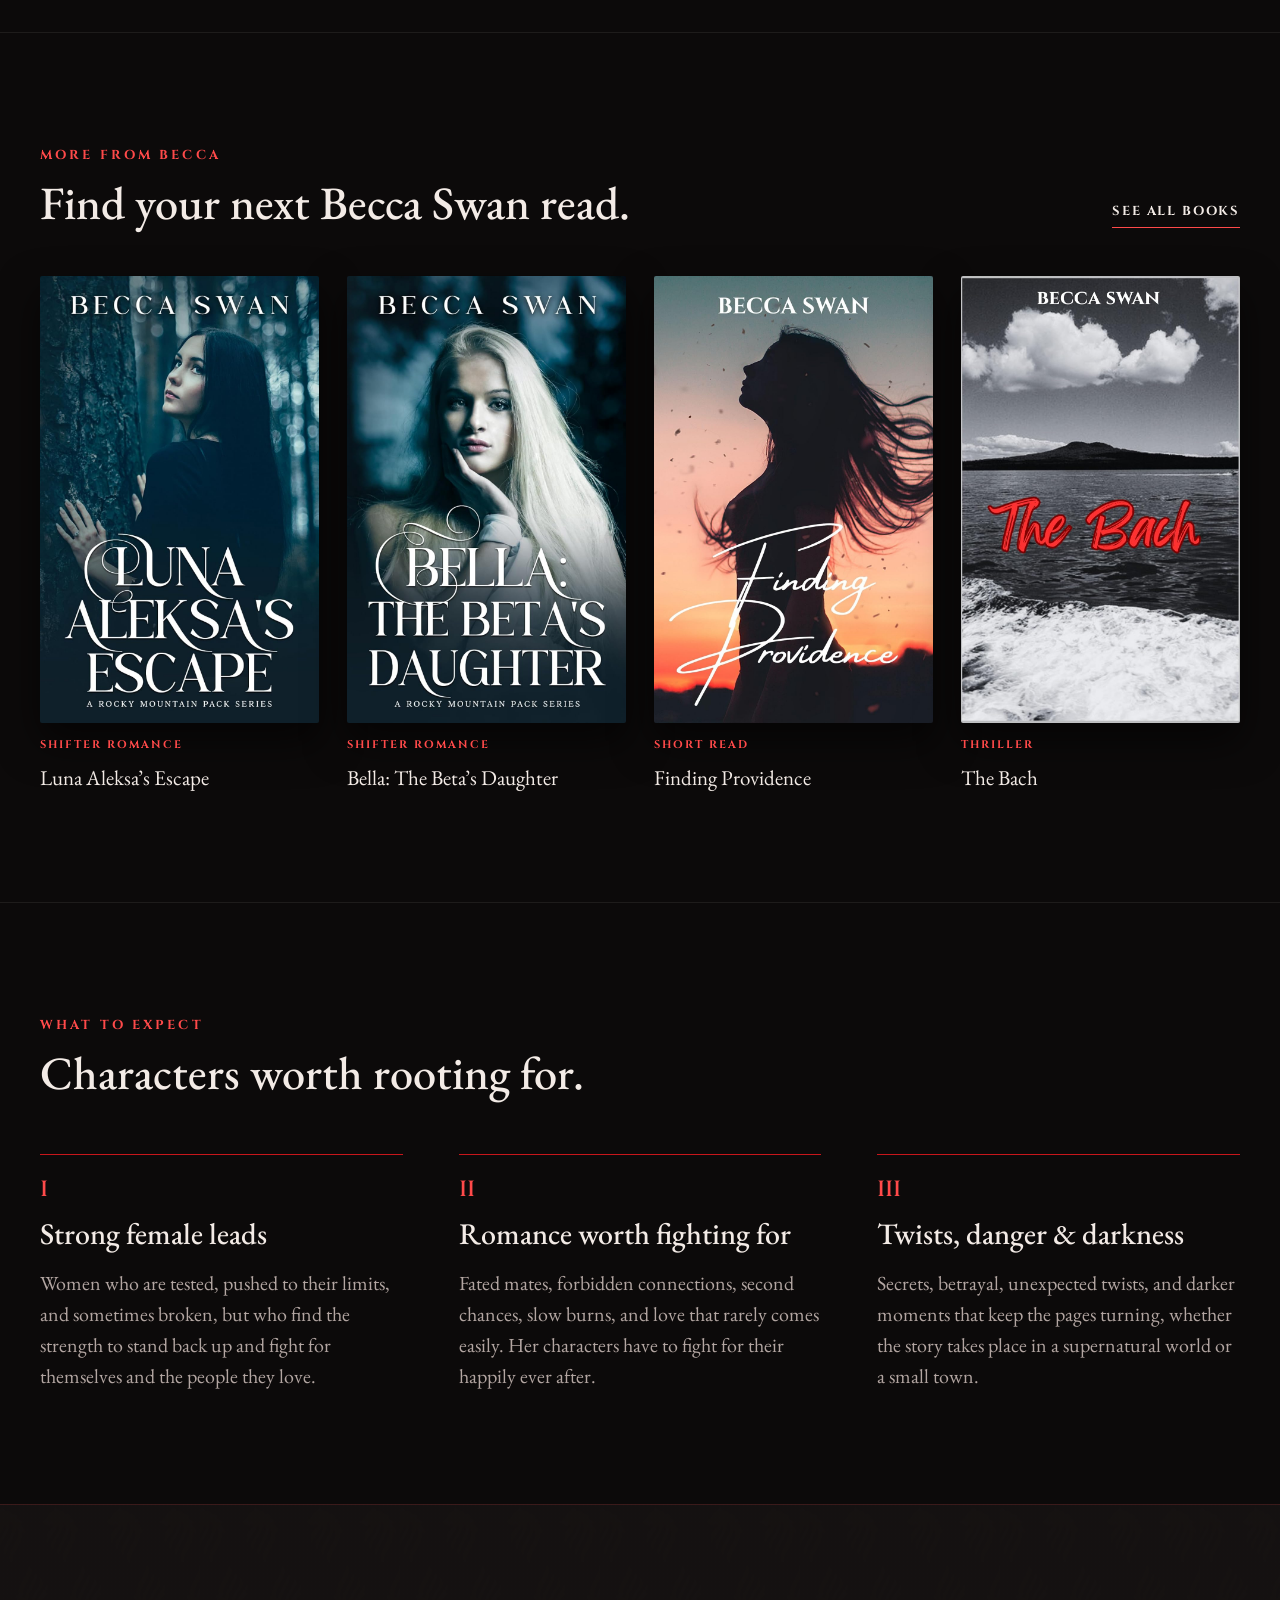
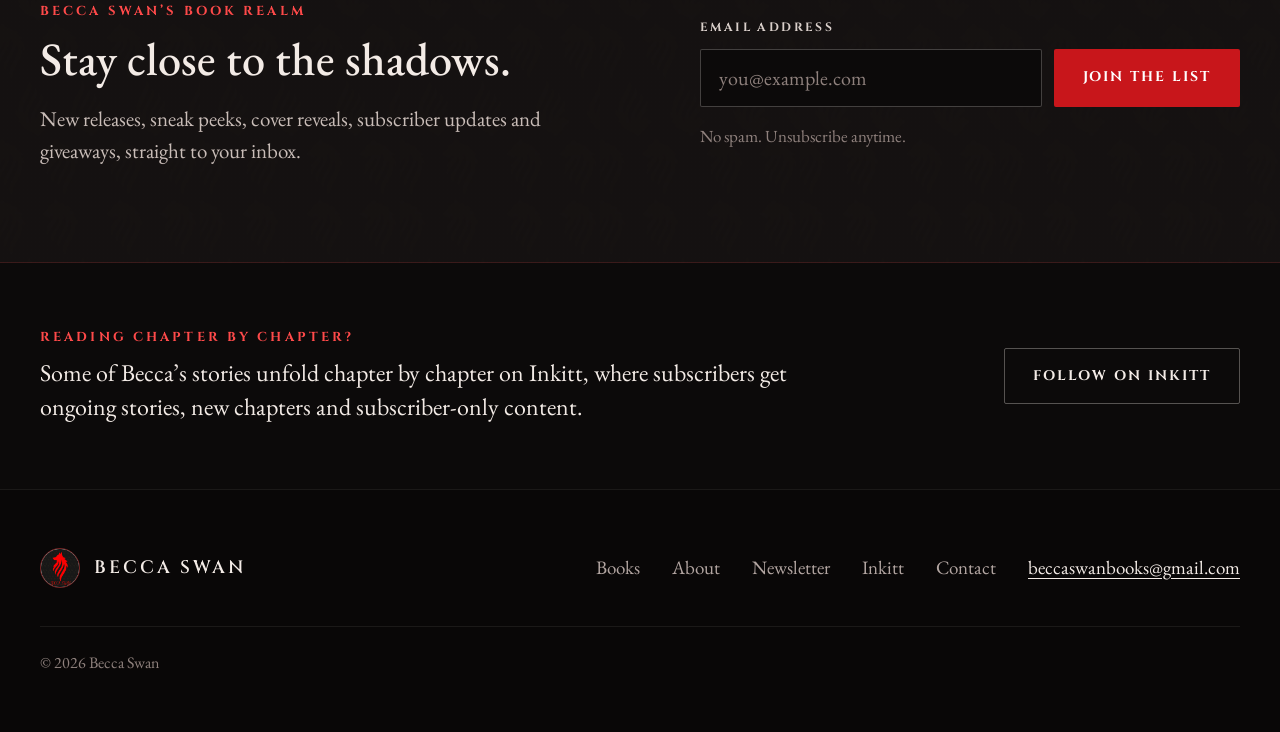
==== commit 0fac53ad: "Add Holiday Romance section and J H Creative cover credit link" ====
--- a/index.html
+++ b/index.html
@@ -27,7 +27,7 @@
     <link rel="preconnect" href="https://fonts.googleapis.com">
     <link rel="preconnect" href="https://fonts.gstatic.com" crossorigin>
     <link rel="stylesheet" href="https://fonts.googleapis.com/css2?family=Cinzel:wght@500;600;700&amp;family=EB+Garamond:ital,wght@0,400;0,500;1,400;1,500&amp;display=swap">
-    <link rel="stylesheet" href="styles.css?v=homepage-headline-20261126">
+    <link rel="stylesheet" href="styles.css?v=holiday-romance-20261126">
     <script type="application/ld+json">
 {
   "@context": "https://schema.org",
@@ -96,7 +96,9 @@
                 <img src="assets/bella-the-betas-daughter-cover.jpg" alt="Cover of Bella: The Beta’s Daughter" width="938" height="1500">
               </a>
             </div>
-            <figcaption class="cover-credit">Deliverance cover credit: J H Creative</figcaption>
+            <figcaption class="cover-credit">Deliverance cover credit: J H Creative
+              <a class="cover-credit-link" href="https://authorjessahcasey.com/jh-creative-art" rel="noopener">authorjessahcasey.com/jh-creative-art</a>
+            </figcaption>
           </figure>
         </div>
       </section>
@@ -115,7 +117,9 @@
             <a href="https://a.co/d/0fwezQVM" rel="noopener" aria-label="Pre-order Deliverance on Amazon">
               <img src="assets/deliverance-cover.jpg" alt="Cover of Deliverance: Redwood Pack Saga by Becca Swan" width="1365" height="2048" loading="lazy">
             </a>
-            <figcaption class="cover-credit">Cover credit: J H Creative</figcaption>
+            <figcaption class="cover-credit">Cover credit: J H Creative
+              <a class="cover-credit-link" href="https://authorjessahcasey.com/jh-creative-art" rel="noopener">authorjessahcasey.com/jh-creative-art</a>
+            </figcaption>
           </figure>
           <div>
             <p class="label">Available to pre-order</p>
@@ -135,7 +139,58 @@
         </div>
       </section>
 
-      <section class="section" aria-labelledby="shelf-title">
+      <section class="section holiday-romance" id="holiday-romance" aria-labelledby="holiday-romance-title">
+        <div class="container">
+          <div class="section-head">
+            <div>
+              <p class="label">Christmas stories</p>
+              <h2 id="holiday-romance-title">Holiday Romance</h2>
+              <p class="section-intro">Cozy up with Christmas stories filled with love, hope, and a little seasonal magic.</p>
+            </div>
+            <a class="text-link text-link--underline" href="books/#christmas">Explore holiday romance</a>
+          </div>
+          <div class="holiday-grid">
+            <article class="holiday-card" aria-labelledby="holiday-mercantile-title">
+              <a class="holiday-cover" href="books/#christmas-at-the-mercantile" aria-label="Read about Christmas at the Mercantile">
+                <img src="assets/christmas-at-the-mercantile-cover.jpg" alt="Cover of Christmas at the Mercantile by Becca Swan" width="512" height="800" loading="lazy">
+              </a>
+              <span class="book-status">Available to pre-order</span>
+              <h3 id="holiday-mercantile-title"><a href="books/#christmas-at-the-mercantile">Christmas at the Mercantile</a></h3>
+              <p class="blurb">Emily Sinclair knows how to write a happy ending. Finding one of her own might be another matter.</p>
+              <div class="actions">
+                <a class="btn btn-primary" href="https://a.co/d/00jKm1qg" rel="noopener">Pre-order on Amazon</a>
+                <a class="text-link text-link--underline" href="books/#christmas-at-the-mercantile">Read the blurb</a>
+              </div>
+            </article>
+            <article class="holiday-card" aria-labelledby="holiday-angel-title">
+              <a class="holiday-cover" href="books/#alphas-christmas-angel" aria-label="Read about Alpha’s Christmas Angel">
+                <img src="assets/alphas-christmas-angel-cover.jpg" alt="Cover of Alpha’s Christmas Angel by Becca Swan" width="946" height="1500" loading="lazy">
+              </a>
+              <span class="genre">Paranormal · Clean romance</span>
+              <h3 id="holiday-angel-title"><a href="books/#alphas-christmas-angel">Alpha’s Christmas Angel</a></h3>
+              <p class="blurb">Serenity Falls is the last place Angel expects to find healing or love. Stranded in a Christmas snowstorm, she meets Nick, a man whose presence melts the chill she carries inside.</p>
+              <div class="actions">
+                <a class="btn btn-ghost" href="https://a.co/d/09ds3798" rel="noopener">Read on Amazon</a>
+                <a class="text-link text-link--underline" href="books/#alphas-christmas-angel">Read the blurb</a>
+              </div>
+            </article>
+            <article class="holiday-card" aria-labelledby="holiday-wedding-title">
+              <a class="holiday-cover" href="books/#what-we-never-said" aria-label="Read about What We Never Said">
+                <img src="assets/what-we-never-said-cover.jpg" alt="Cover of What We Never Said by Becca Swan" width="938" height="1500" loading="lazy">
+              </a>
+              <span class="genre">Sweet · Wedding romance</span>
+              <h3 id="holiday-wedding-title"><a href="books/#what-we-never-said">What We Never Said</a></h3>
+              <p class="blurb">A sweet Christmas wedding kisses romance.</p>
+              <div class="actions">
+                <a class="btn btn-ghost" href="https://amzn.eu/d/0jhZgkJa" rel="noopener">Read on Amazon</a>
+                <a class="text-link text-link--underline" href="books/#what-we-never-said">Read the blurb</a>
+              </div>
+            </article>
+          </div>
+        </div>
+      </section>
+
+      <section class="section section--rule" aria-labelledby="shelf-title">
         <div class="container">
           <div class="section-head">
             <div>
@@ -157,20 +212,6 @@
                 <img src="assets/bella-the-betas-daughter-cover.jpg" alt="Cover of Bella: The Beta’s Daughter" width="640" height="1024" loading="lazy">
                 <span class="genre">Shifter romance</span>
                 <span class="title">Bella: The Beta’s Daughter</span>
-              </a>
-            </li>
-            <li>
-              <a href="books/#alphas-christmas-angel">
-                <img src="assets/alphas-christmas-angel-cover.jpg" alt="Cover of Alpha’s Christmas Angel" width="640" height="1024" loading="lazy">
-                <span class="genre">Christmas</span>
-                <span class="title">Alpha’s Christmas Angel</span>
-              </a>
-            </li>
-            <li>
-              <a href="books/#what-we-never-said">
-                <img src="assets/what-we-never-said-cover.jpg" alt="Cover of What We Never Said" width="640" height="1024" loading="lazy">
-                <span class="genre">Christmas</span>
-                <span class="title">What We Never Said</span>
               </a>
             </li>
             <li>
--- a/styles.css
+++ b/styles.css
@@ -527,6 +527,16 @@
   color: var(--muted);
 }
 
+.cover-credit-link {
+  display: block;
+  margin-top: 4px;
+  overflow-wrap: anywhere;
+}
+
+.cover-credit-link:hover {
+  color: var(--bone);
+}
+
 /* ---------- Strip ---------- */
 
 .strip {
@@ -636,11 +646,100 @@
   gap: 20px 28px;
 }
 
+/* ---------- Holiday romance ---------- */
+
+.holiday-romance {
+  scroll-margin-top: 90px;
+}
+
+.holiday-romance .section-head {
+  align-items: flex-start;
+  flex-wrap: wrap;
+}
+
+.holiday-romance .section-intro {
+  max-width: 640px;
+  margin-bottom: 0;
+}
+
+.holiday-grid {
+  display: grid;
+  grid-template-columns: repeat(3, minmax(0, 1fr));
+  gap: 28px;
+}
+
+.holiday-card {
+  display: flex;
+  flex-direction: column;
+  min-width: 0;
+  padding: 28px;
+  border: 1px solid var(--line);
+  border-radius: 2px;
+  background: var(--surface);
+}
+
+.holiday-cover {
+  display: flex;
+  align-items: flex-end;
+  justify-content: center;
+  width: 220px;
+  max-width: 100%;
+  height: 352px;
+  margin: 0 auto 28px;
+}
+
+.holiday-cover img {
+  width: 100%;
+  max-height: 100%;
+  height: auto;
+  object-fit: contain;
+  border-radius: 2px;
+  box-shadow: var(--shadow-cover);
+  transition: transform 0.2s ease;
+}
+
+.holiday-cover:hover img {
+  transform: translateY(-4px);
+}
+
+.holiday-card h3 {
+  margin-top: 12px;
+  font-size: 30px;
+  line-height: 1.12;
+}
+
+.holiday-card h3 a {
+  text-decoration: none;
+}
+
+.holiday-card h3 a:hover {
+  color: var(--red);
+}
+
+.holiday-card .blurb {
+  margin-top: 18px;
+  font-size: 19px;
+}
+
+.holiday-card .actions {
+  flex-direction: column;
+  align-items: flex-start;
+  gap: 8px;
+  margin-top: auto;
+  padding-top: 28px;
+}
+
+.holiday-card .btn {
+  padding: 14px 18px;
+  font-size: 12px;
+  letter-spacing: 0.08em;
+}
+
 /* ---------- Shelf ---------- */
 
 .shelf {
   display: grid;
-  grid-template-columns: repeat(6, minmax(0, 1fr));
+  grid-template-columns: repeat(4, minmax(0, 1fr));
   gap: 28px;
   margin: 0;
   padding: 0;
@@ -1244,7 +1343,7 @@
   }
 
   .shelf {
-    grid-template-columns: repeat(3, minmax(0, 1fr));
+    grid-template-columns: repeat(2, minmax(0, 1fr));
     row-gap: 40px;
   }
 
@@ -1356,6 +1455,14 @@
   }
 }
 
+@media (max-width: 800px) {
+  .holiday-grid {
+    grid-template-columns: minmax(0, 1fr);
+    max-width: 480px;
+    margin-inline: auto;
+  }
+}
+
 @media (max-width: 700px) {
   .strip ul {
     min-height: 56px;
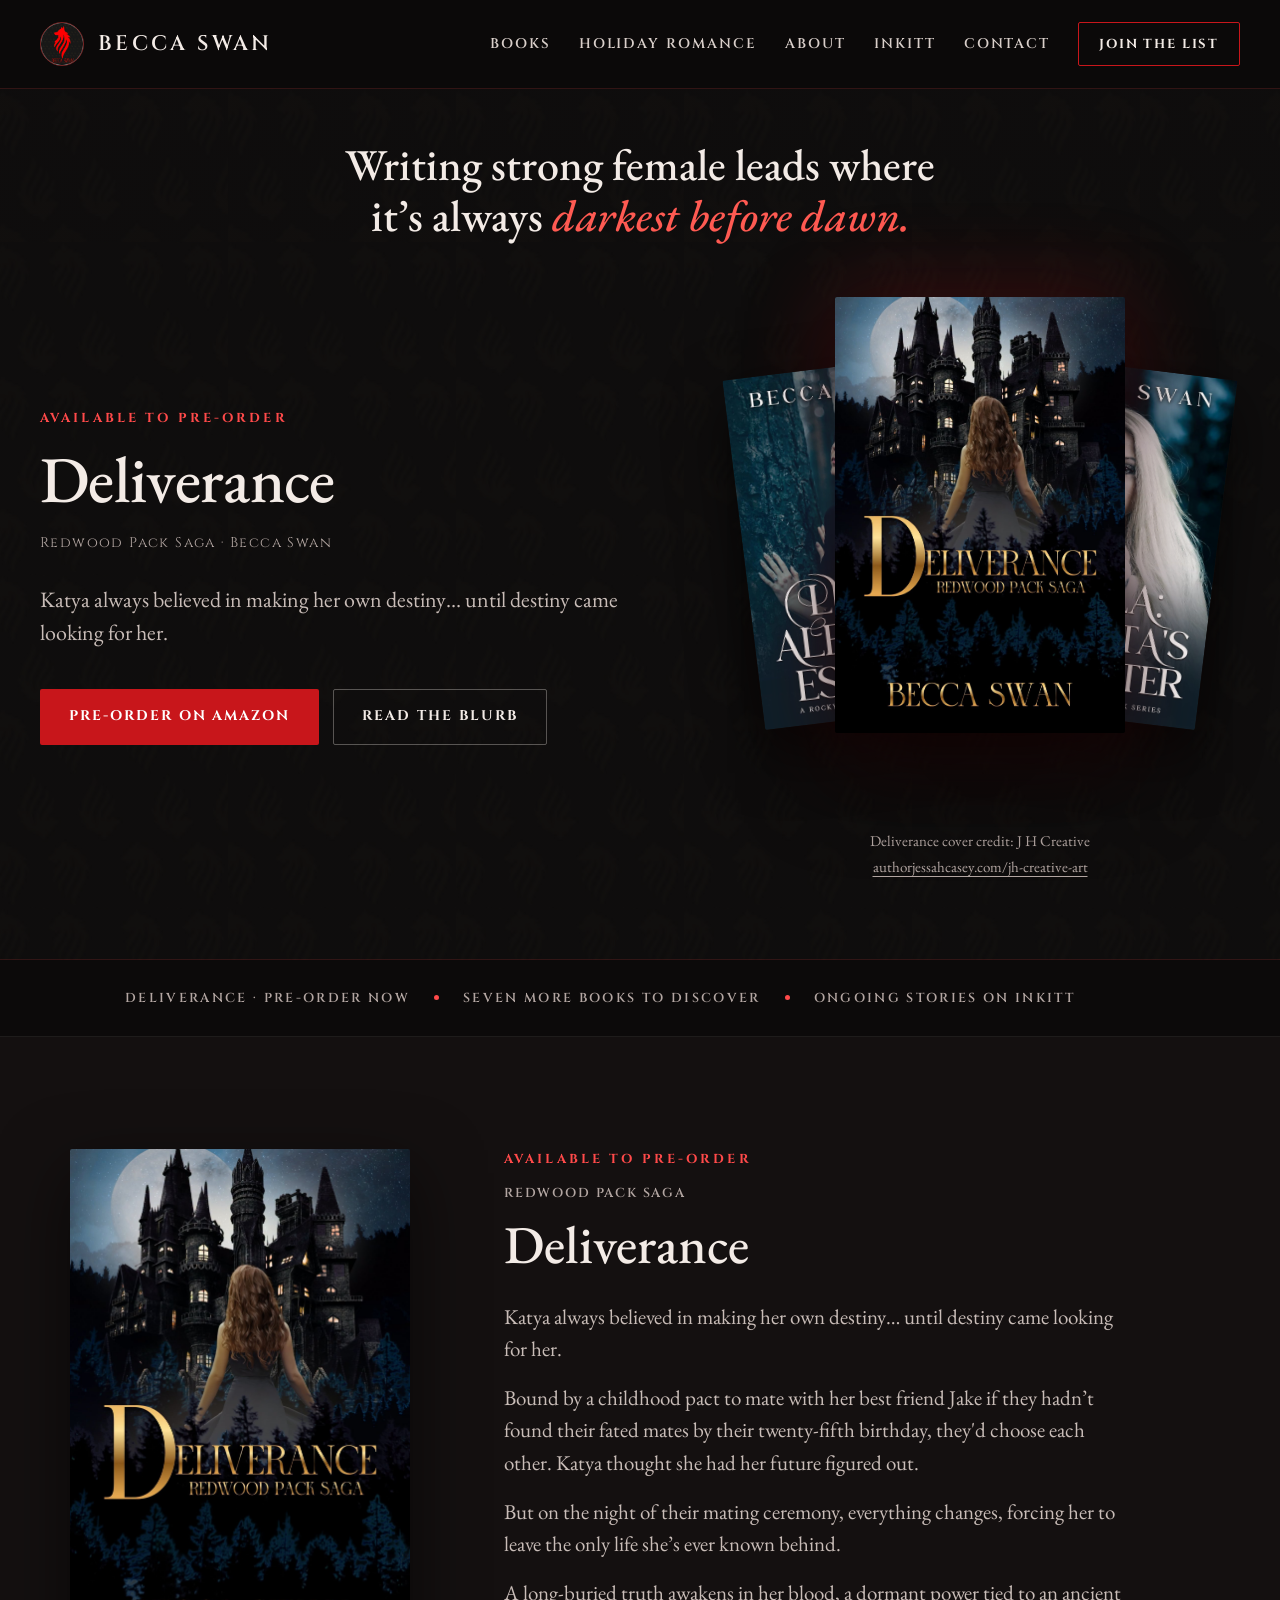
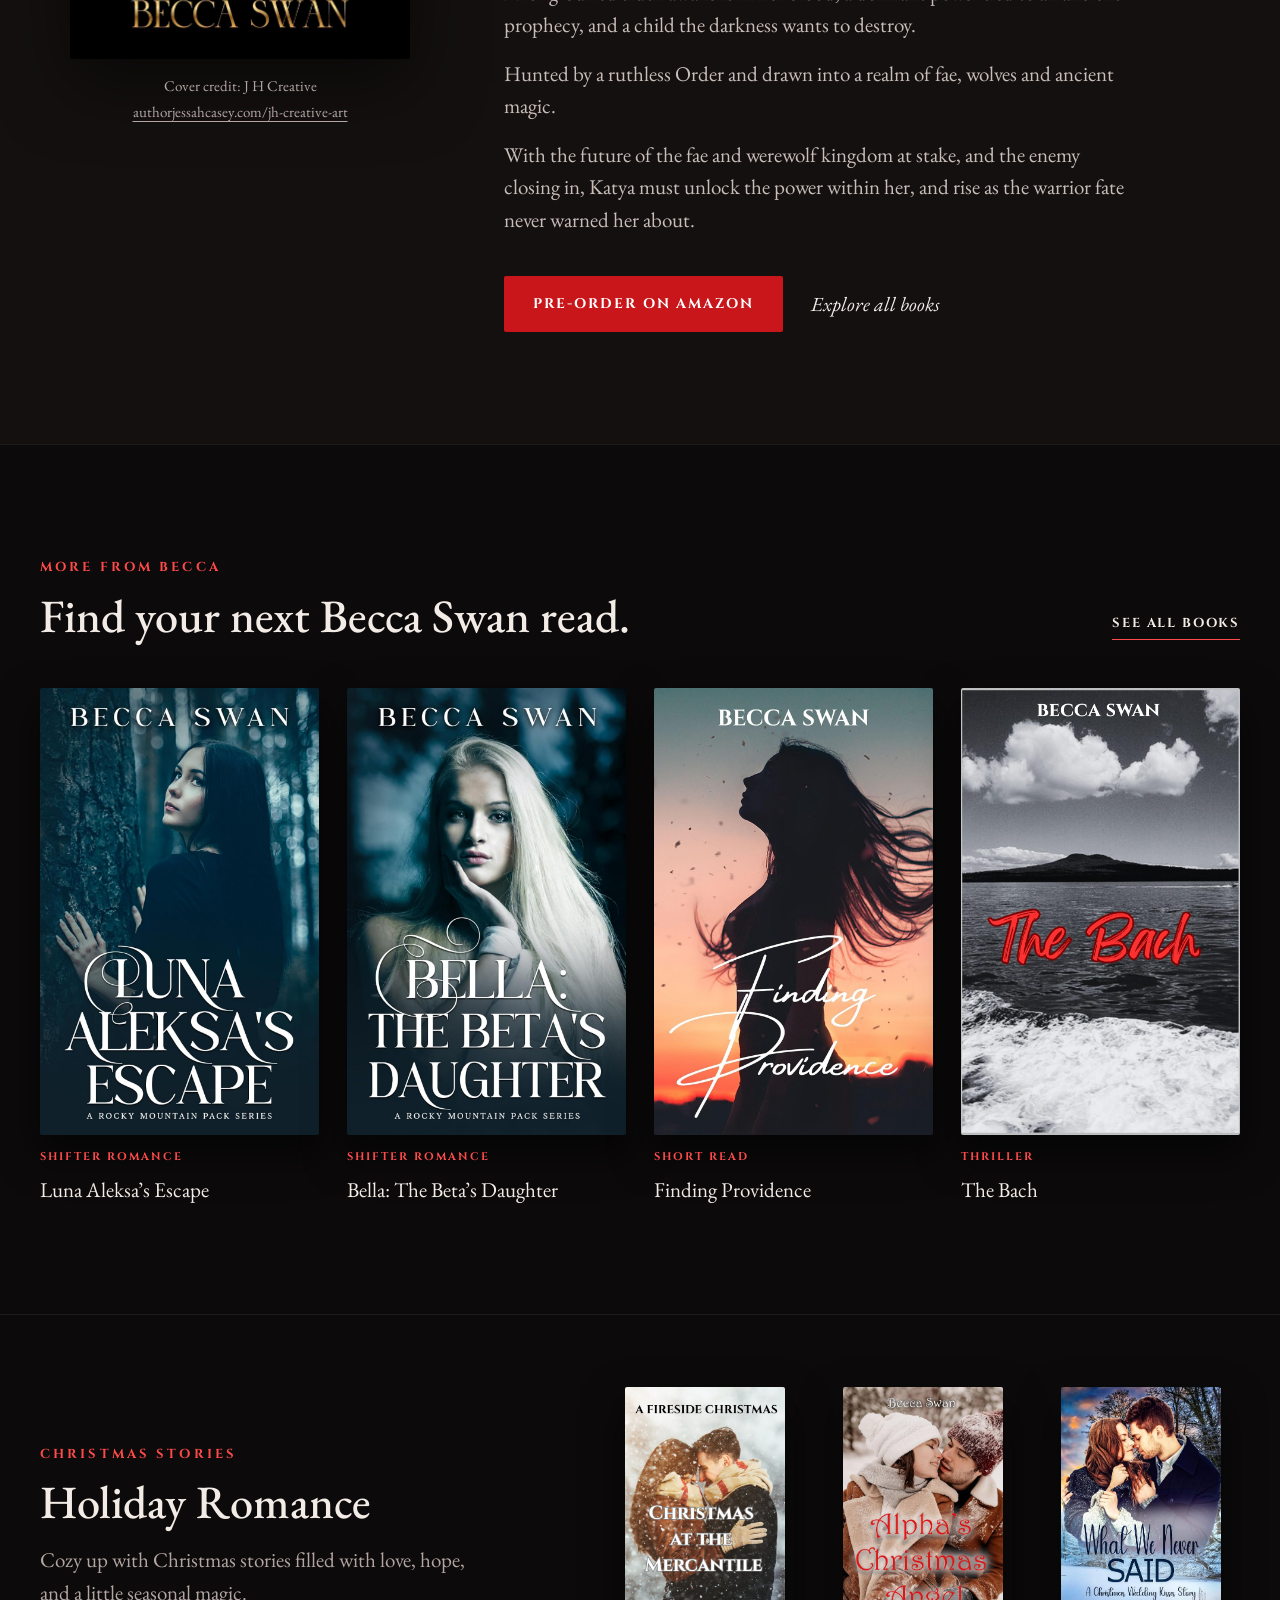
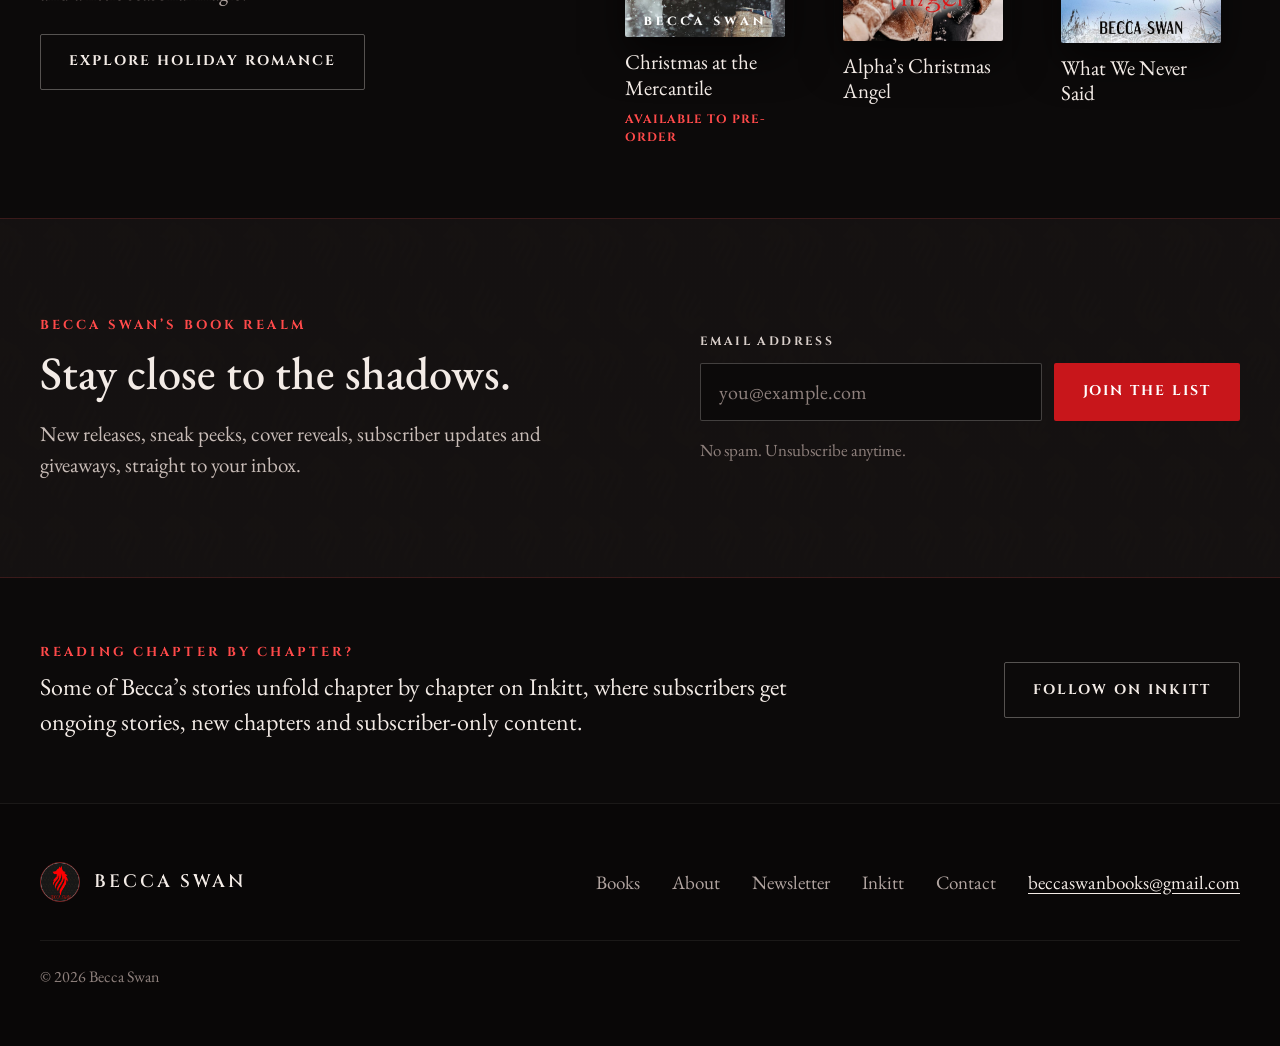
==== commit 05c99e5d: "Organize books by genre and add compact homepage holiday preview" ====
--- a/index.html
+++ b/index.html
@@ -27,7 +27,7 @@
     <link rel="preconnect" href="https://fonts.googleapis.com">
     <link rel="preconnect" href="https://fonts.gstatic.com" crossorigin>
     <link rel="stylesheet" href="https://fonts.googleapis.com/css2?family=Cinzel:wght@500;600;700&amp;family=EB+Garamond:ital,wght@0,400;0,500;1,400;1,500&amp;display=swap">
-    <link rel="stylesheet" href="styles.css?v=holiday-romance-20261126">
+    <link rel="stylesheet" href="styles.css?v=genre-navigation-20261126">
     <script type="application/ld+json">
 {
   "@context": "https://schema.org",
@@ -57,6 +57,7 @@
         <button class="nav-toggle" type="button" data-nav-toggle aria-controls="site-nav" aria-expanded="false" aria-label="Open menu"><svg width="24" height="24" viewBox="0 0 24 24" fill="none" stroke="currentColor" stroke-width="1.6" stroke-linecap="round" aria-hidden="true" focusable="false"><path d="M4 7h16"></path><path d="M4 12h16"></path><path d="M4 17h10"></path></svg></button>
         <nav class="site-nav" id="site-nav" data-nav aria-label="Site">
           <a href="books/">Books</a>
+          <a href="books/#christmas">Holiday Romance</a>
           <a href="about/">About</a>
           <a href="https://www.inkitt.com/BeccaSwan" rel="noopener">Inkitt</a>
           <a href="contact/">Contact</a>
@@ -139,57 +140,6 @@
         </div>
       </section>
 
-      <section class="section holiday-romance" id="holiday-romance" aria-labelledby="holiday-romance-title">
-        <div class="container">
-          <div class="section-head">
-            <div>
-              <p class="label">Christmas stories</p>
-              <h2 id="holiday-romance-title">Holiday Romance</h2>
-              <p class="section-intro">Cozy up with Christmas stories filled with love, hope, and a little seasonal magic.</p>
-            </div>
-            <a class="text-link text-link--underline" href="books/#christmas">Explore holiday romance</a>
-          </div>
-          <div class="holiday-grid">
-            <article class="holiday-card" aria-labelledby="holiday-mercantile-title">
-              <a class="holiday-cover" href="books/#christmas-at-the-mercantile" aria-label="Read about Christmas at the Mercantile">
-                <img src="assets/christmas-at-the-mercantile-cover.jpg" alt="Cover of Christmas at the Mercantile by Becca Swan" width="512" height="800" loading="lazy">
-              </a>
-              <span class="book-status">Available to pre-order</span>
-              <h3 id="holiday-mercantile-title"><a href="books/#christmas-at-the-mercantile">Christmas at the Mercantile</a></h3>
-              <p class="blurb">Emily Sinclair knows how to write a happy ending. Finding one of her own might be another matter.</p>
-              <div class="actions">
-                <a class="btn btn-primary" href="https://a.co/d/00jKm1qg" rel="noopener">Pre-order on Amazon</a>
-                <a class="text-link text-link--underline" href="books/#christmas-at-the-mercantile">Read the blurb</a>
-              </div>
-            </article>
-            <article class="holiday-card" aria-labelledby="holiday-angel-title">
-              <a class="holiday-cover" href="books/#alphas-christmas-angel" aria-label="Read about Alpha’s Christmas Angel">
-                <img src="assets/alphas-christmas-angel-cover.jpg" alt="Cover of Alpha’s Christmas Angel by Becca Swan" width="946" height="1500" loading="lazy">
-              </a>
-              <span class="genre">Paranormal · Clean romance</span>
-              <h3 id="holiday-angel-title"><a href="books/#alphas-christmas-angel">Alpha’s Christmas Angel</a></h3>
-              <p class="blurb">Serenity Falls is the last place Angel expects to find healing or love. Stranded in a Christmas snowstorm, she meets Nick, a man whose presence melts the chill she carries inside.</p>
-              <div class="actions">
-                <a class="btn btn-ghost" href="https://a.co/d/09ds3798" rel="noopener">Read on Amazon</a>
-                <a class="text-link text-link--underline" href="books/#alphas-christmas-angel">Read the blurb</a>
-              </div>
-            </article>
-            <article class="holiday-card" aria-labelledby="holiday-wedding-title">
-              <a class="holiday-cover" href="books/#what-we-never-said" aria-label="Read about What We Never Said">
-                <img src="assets/what-we-never-said-cover.jpg" alt="Cover of What We Never Said by Becca Swan" width="938" height="1500" loading="lazy">
-              </a>
-              <span class="genre">Sweet · Wedding romance</span>
-              <h3 id="holiday-wedding-title"><a href="books/#what-we-never-said">What We Never Said</a></h3>
-              <p class="blurb">A sweet Christmas wedding kisses romance.</p>
-              <div class="actions">
-                <a class="btn btn-ghost" href="https://amzn.eu/d/0jhZgkJa" rel="noopener">Read on Amazon</a>
-                <a class="text-link text-link--underline" href="books/#what-we-never-said">Read the blurb</a>
-              </div>
-            </article>
-          </div>
-        </div>
-      </section>
-
       <section class="section section--rule" aria-labelledby="shelf-title">
         <div class="container">
           <div class="section-head">
@@ -232,27 +182,35 @@
         </div>
       </section>
 
-      <section class="section section--rule" aria-labelledby="expect-title">
-        <div class="container">
-          <p class="label">What to expect</p>
-          <h2 id="expect-title">Characters worth rooting for.</h2>
-          <div class="pillars">
-            <div class="pillar">
-              <span class="pillar-num" aria-hidden="true">I</span>
-              <h3>Strong female leads</h3>
-              <p>Women who are tested, pushed to their limits, and sometimes broken, but who find the strength to stand back up and fight for themselves and the people they love.</p>
-            </div>
-            <div class="pillar">
-              <span class="pillar-num" aria-hidden="true">II</span>
-              <h3>Romance worth fighting for</h3>
-              <p>Fated mates, forbidden connections, second chances, slow burns, and love that rarely comes easily. Her characters have to fight for their happily ever after.</p>
-            </div>
-            <div class="pillar">
-              <span class="pillar-num" aria-hidden="true">III</span>
-              <h3>Twists, danger &amp; darkness</h3>
-              <p>Secrets, betrayal, unexpected twists, and darker moments that keep the pages turning, whether the story takes place in a supernatural world or a small town.</p>
-            </div>
-          </div>
+      <section class="section section--rule holiday-snippet" id="holiday-romance" aria-labelledby="holiday-romance-title">
+        <div class="container">
+          <div>
+            <p class="label">Christmas stories</p>
+            <h2 id="holiday-romance-title">Holiday Romance</h2>
+            <p class="section-intro">Cozy up with Christmas stories filled with love, hope, and a little seasonal magic.</p>
+            <a class="btn btn-ghost" href="books/#christmas">Explore holiday romance</a>
+          </div>
+          <ul class="holiday-preview">
+            <li>
+              <a href="books/#christmas-at-the-mercantile">
+                <img src="assets/christmas-at-the-mercantile-cover.jpg" alt="Cover of Christmas at the Mercantile by Becca Swan" width="512" height="800" loading="lazy">
+                <span class="title">Christmas at the Mercantile</span>
+                <span class="book-status">Available to pre-order</span>
+              </a>
+            </li>
+            <li>
+              <a href="books/#alphas-christmas-angel">
+                <img src="assets/alphas-christmas-angel-cover.jpg" alt="Cover of Alpha’s Christmas Angel by Becca Swan" width="946" height="1500" loading="lazy">
+                <span class="title">Alpha’s Christmas Angel</span>
+              </a>
+            </li>
+            <li>
+              <a href="books/#what-we-never-said">
+                <img src="assets/what-we-never-said-cover.jpg" alt="Cover of What We Never Said by Becca Swan" width="938" height="1500" loading="lazy">
+                <span class="title">What We Never Said</span>
+              </a>
+            </li>
+          </ul>
         </div>
       </section>
 
@@ -305,6 +263,6 @@
         <p class="footer-bottom">&copy; <span data-year>2026</span> Becca Swan</p>
       </div>
     </footer>
-    <script src="script.js"></script>
+    <script src="script.js?v=genre-navigation-20261126"></script>
   </body>
 </html>
--- a/styles.css
+++ b/styles.css
@@ -63,7 +63,8 @@
 
 h1,
 h2,
-h3 {
+h3,
+h4 {
   margin: 0;
   font-weight: 500;
   line-height: 1.05;
@@ -301,11 +302,12 @@
 .site-nav {
   display: flex;
   align-items: center;
-  gap: 36px;
+  gap: 28px;
 }
 
 .site-nav a {
   padding: 6px 0;
+  white-space: nowrap;
   border-bottom: 1px solid transparent;
   font-family: var(--font-display);
   font-size: 14px;
@@ -626,7 +628,8 @@
   box-shadow: 0 40px 100px rgba(0, 0, 0, 0.7), 0 0 100px rgba(200, 22, 27, 0.22);
 }
 
-.feature h2 {
+.feature h2,
+.feature .feature-title {
   font-size: clamp(2.25rem, 1.4rem + 2.4vw, 3.75rem);
 }
 
@@ -648,89 +651,68 @@
 
 /* ---------- Holiday romance ---------- */
 
-.holiday-romance {
+.holiday-snippet {
+  padding-block: 72px;
   scroll-margin-top: 90px;
 }
 
-.holiday-romance .section-head {
-  align-items: flex-start;
-  flex-wrap: wrap;
-}
-
-.holiday-romance .section-intro {
-  max-width: 640px;
-  margin-bottom: 0;
-}
-
-.holiday-grid {
+.holiday-snippet .container {
+  display: grid;
+  grid-template-columns: minmax(0, 0.9fr) minmax(0, 1.1fr);
+  gap: 48px;
+  align-items: center;
+}
+
+.holiday-snippet .section-intro {
+  max-width: 440px;
+  margin: 18px 0 24px;
+}
+
+.holiday-preview {
   display: grid;
   grid-template-columns: repeat(3, minmax(0, 1fr));
-  gap: 28px;
-}
-
-.holiday-card {
-  display: flex;
-  flex-direction: column;
+  gap: 20px;
+  margin: 0;
+  padding: 0;
+  list-style: none;
+}
+
+.holiday-preview li {
   min-width: 0;
-  padding: 28px;
-  border: 1px solid var(--line);
-  border-radius: 2px;
-  background: var(--surface);
-}
-
-.holiday-cover {
-  display: flex;
-  align-items: flex-end;
-  justify-content: center;
-  width: 220px;
-  max-width: 100%;
-  height: 352px;
-  margin: 0 auto 28px;
-}
-
-.holiday-cover img {
+}
+
+.holiday-preview a {
+  display: block;
+  max-width: 160px;
+  margin-inline: auto;
+  text-decoration: none;
+}
+
+.holiday-preview img {
   width: 100%;
-  max-height: 100%;
   height: auto;
-  object-fit: contain;
   border-radius: 2px;
   box-shadow: var(--shadow-cover);
   transition: transform 0.2s ease;
 }
 
-.holiday-cover:hover img {
+.holiday-preview a:hover img {
   transform: translateY(-4px);
 }
 
-.holiday-card h3 {
+.holiday-preview .title {
+  display: block;
   margin-top: 12px;
-  font-size: 30px;
-  line-height: 1.12;
-}
-
-.holiday-card h3 a {
-  text-decoration: none;
-}
-
-.holiday-card h3 a:hover {
+  font-size: 21px;
+  line-height: 1.2;
+}
+
+.holiday-preview a:hover .title {
   color: var(--red);
 }
 
-.holiday-card .blurb {
-  margin-top: 18px;
-  font-size: 19px;
-}
-
-.holiday-card .actions {
-  flex-direction: column;
-  align-items: flex-start;
-  gap: 8px;
-  margin-top: auto;
-  padding-top: 28px;
-}
-
-.holiday-card .btn {
-  padding: 14px 18px;
+.holiday-preview .book-status {
+  margin-top: 10px;
   font-size: 12px;
   letter-spacing: 0.08em;
 }
@@ -1117,6 +1099,23 @@
 
 /* ---------- Books page ---------- */
 
+.book-genre {
+  scroll-margin-top: 110px;
+}
+
+.genre-heading {
+  padding-block: 56px 32px;
+}
+
+.book-genre > .feature {
+  padding-top: 0;
+  scroll-margin-top: 110px;
+}
+
+.series-title {
+  font-size: clamp(2rem, 1.3rem + 2vw, 3.25rem);
+}
+
 .series-row {
   display: grid;
   grid-template-columns: 64px 240px minmax(0, 1fr);
@@ -1163,7 +1162,8 @@
   color: var(--muted);
 }
 
-.series-row h3 {
+.series-row h3,
+.series-row h4 {
   margin-top: 10px;
   font-size: 40px;
   line-height: 1.1;
@@ -1183,6 +1183,10 @@
   display: grid;
   grid-template-columns: repeat(2, minmax(0, 1fr));
   gap: 40px;
+}
+
+.book-pair--single {
+  grid-template-columns: minmax(0, 1fr);
 }
 
 .book-card {
@@ -1314,68 +1318,6 @@
 /* ---------- Responsive ---------- */
 
 @media (max-width: 1100px) {
-  .home-hero .container,
-  .home-hero--preorder .container {
-    grid-template-columns: minmax(0, 1fr);
-    gap: 48px;
-    padding-block: 32px 80px;
-  }
-
-  .hero-books,
-  .cover-fan {
-    justify-self: center;
-  }
-
-  .book-pair {
-    grid-template-columns: minmax(0, 1fr);
-  }
-
-  .page-hero--split .container {
-    grid-template-columns: minmax(0, 1fr);
-    gap: 40px;
-  }
-}
-
-@media (max-width: 1000px) {
-  .feature .container {
-    grid-template-columns: 280px minmax(0, 1fr);
-    gap: 48px;
-  }
-
-  .shelf {
-    grid-template-columns: repeat(2, minmax(0, 1fr));
-    row-gap: 40px;
-  }
-
-  .band .container,
-  .inkitt .container {
-    flex-direction: column;
-    align-items: stretch;
-    gap: 32px;
-  }
-
-  .inkitt .container {
-    align-items: flex-start;
-  }
-
-  .about-grid,
-  .contact-grid {
-    grid-template-columns: minmax(0, 1fr);
-    gap: 56px;
-  }
-
-  .about-covers {
-    position: static;
-    grid-template-columns: repeat(4, minmax(0, 1fr));
-    max-width: 640px;
-  }
-}
-
-@media (max-width: 900px) {
-  .strip li:not(.strip-key) {
-    display: none;
-  }
-
   .header-wrap {
     min-height: 64px;
   }
@@ -1435,6 +1377,79 @@
     color: #ffffff;
   }
 
+  .home-hero .container,
+  .home-hero--preorder .container {
+    grid-template-columns: minmax(0, 1fr);
+    gap: 48px;
+    padding-block: 32px 80px;
+  }
+
+  .hero-books,
+  .cover-fan {
+    justify-self: center;
+  }
+
+  .book-pair {
+    grid-template-columns: minmax(0, 1fr);
+  }
+
+  .page-hero--split .container {
+    grid-template-columns: minmax(0, 1fr);
+    gap: 40px;
+  }
+}
+
+@media (max-width: 1000px) {
+  .feature .container {
+    grid-template-columns: 280px minmax(0, 1fr);
+    gap: 48px;
+  }
+
+  .shelf {
+    grid-template-columns: repeat(2, minmax(0, 1fr));
+    row-gap: 40px;
+  }
+
+  .band .container,
+  .inkitt .container {
+    flex-direction: column;
+    align-items: stretch;
+    gap: 32px;
+  }
+
+  .inkitt .container {
+    align-items: flex-start;
+  }
+
+  .about-grid,
+  .contact-grid {
+    grid-template-columns: minmax(0, 1fr);
+    gap: 56px;
+  }
+
+  .about-covers {
+    position: static;
+    grid-template-columns: repeat(4, minmax(0, 1fr));
+    max-width: 640px;
+  }
+}
+
+@media (max-width: 900px) {
+  .holiday-snippet .container {
+    grid-template-columns: minmax(0, 1fr);
+    gap: 32px;
+  }
+
+  .holiday-preview {
+    width: 100%;
+    max-width: 560px;
+    margin-inline: auto;
+  }
+
+  .strip li:not(.strip-key) {
+    display: none;
+  }
+
   .pillars {
     grid-template-columns: minmax(0, 1fr);
     gap: 36px;
@@ -1450,16 +1465,9 @@
     display: none;
   }
 
-  .series-row h3 {
+  .series-row h3,
+  .series-row h4 {
     font-size: 32px;
-  }
-}
-
-@media (max-width: 800px) {
-  .holiday-grid {
-    grid-template-columns: minmax(0, 1fr);
-    max-width: 480px;
-    margin-inline: auto;
   }
 }
 
@@ -1507,6 +1515,18 @@
 }
 
 @media (max-width: 600px) {
+  .holiday-snippet {
+    padding-block: 56px;
+  }
+
+  .holiday-preview {
+    gap: 12px;
+  }
+
+  .holiday-preview .title {
+    font-size: 18px;
+  }
+
   body {
     font-size: 19px;
   }
@@ -1642,7 +1662,8 @@
     width: 200px;
   }
 
-  .series-row h3 {
+  .series-row h3,
+  .series-row h4 {
     font-size: 30px;
   }
 
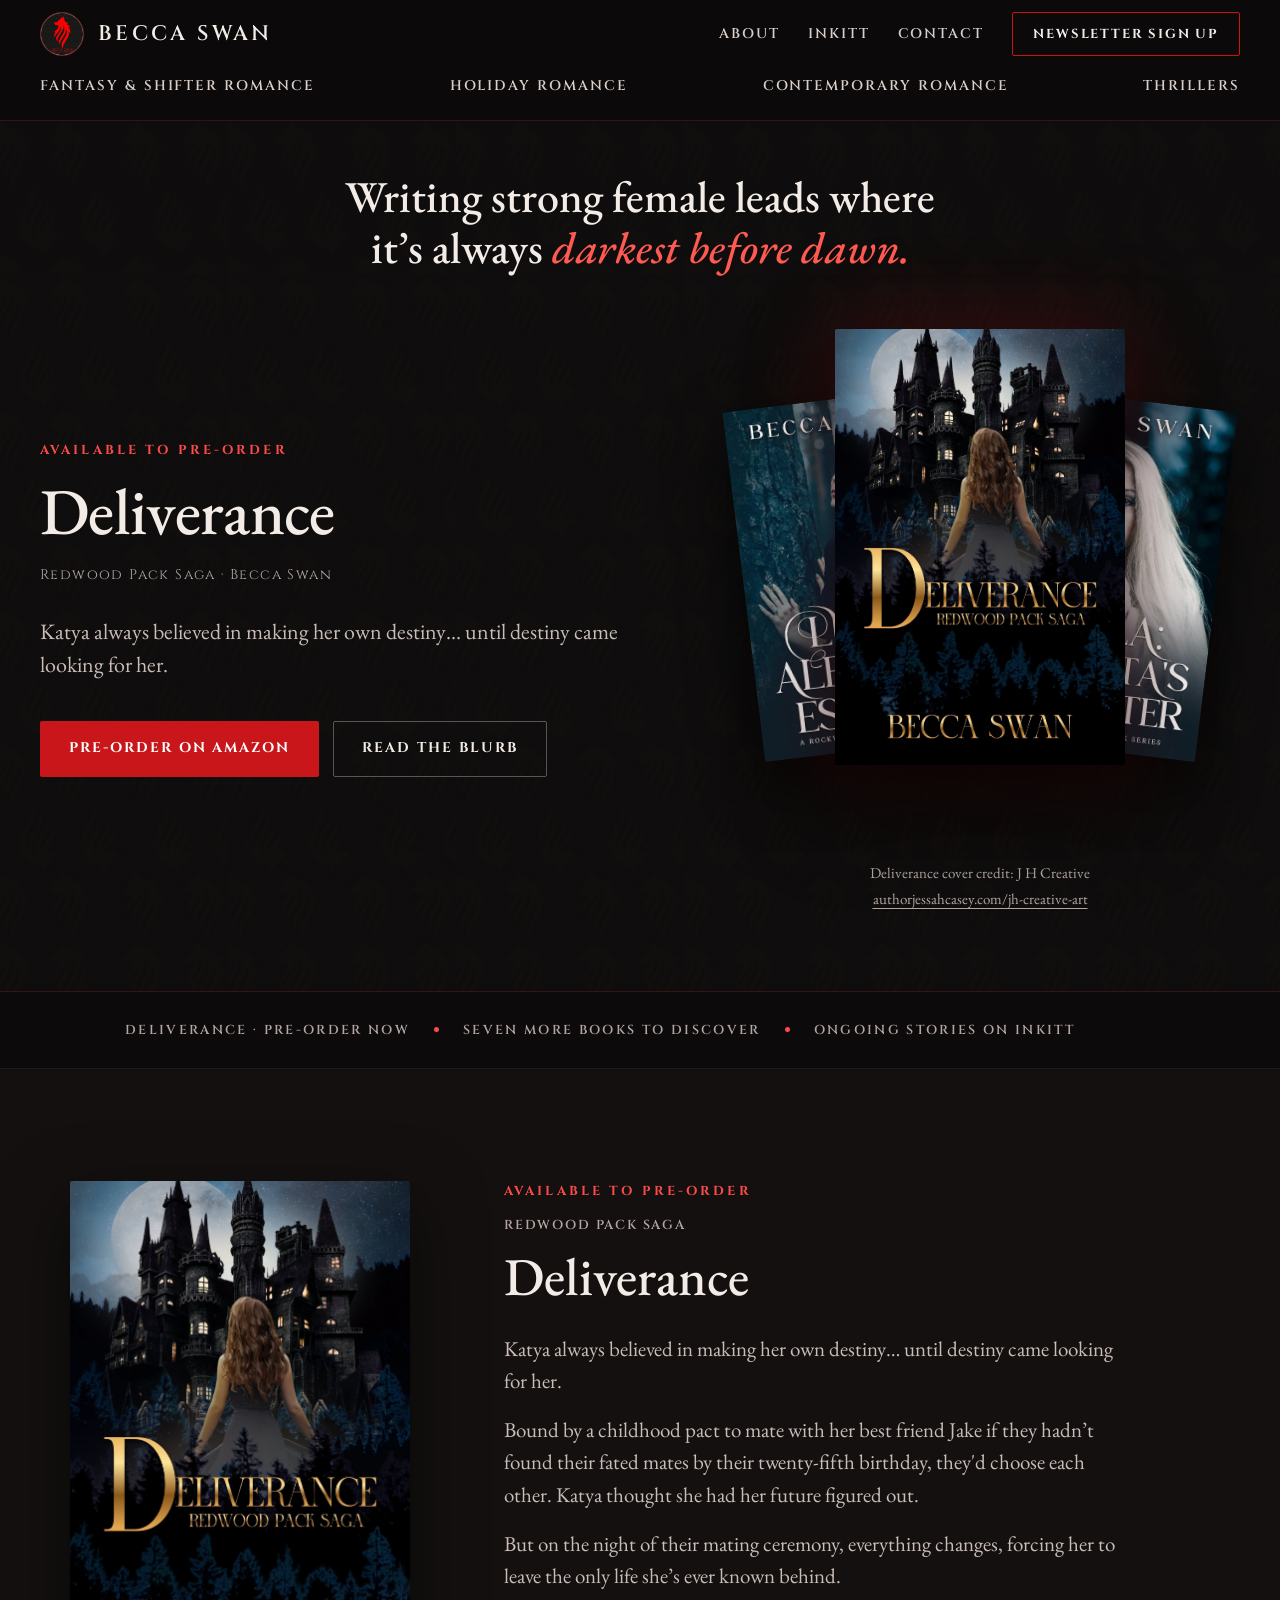
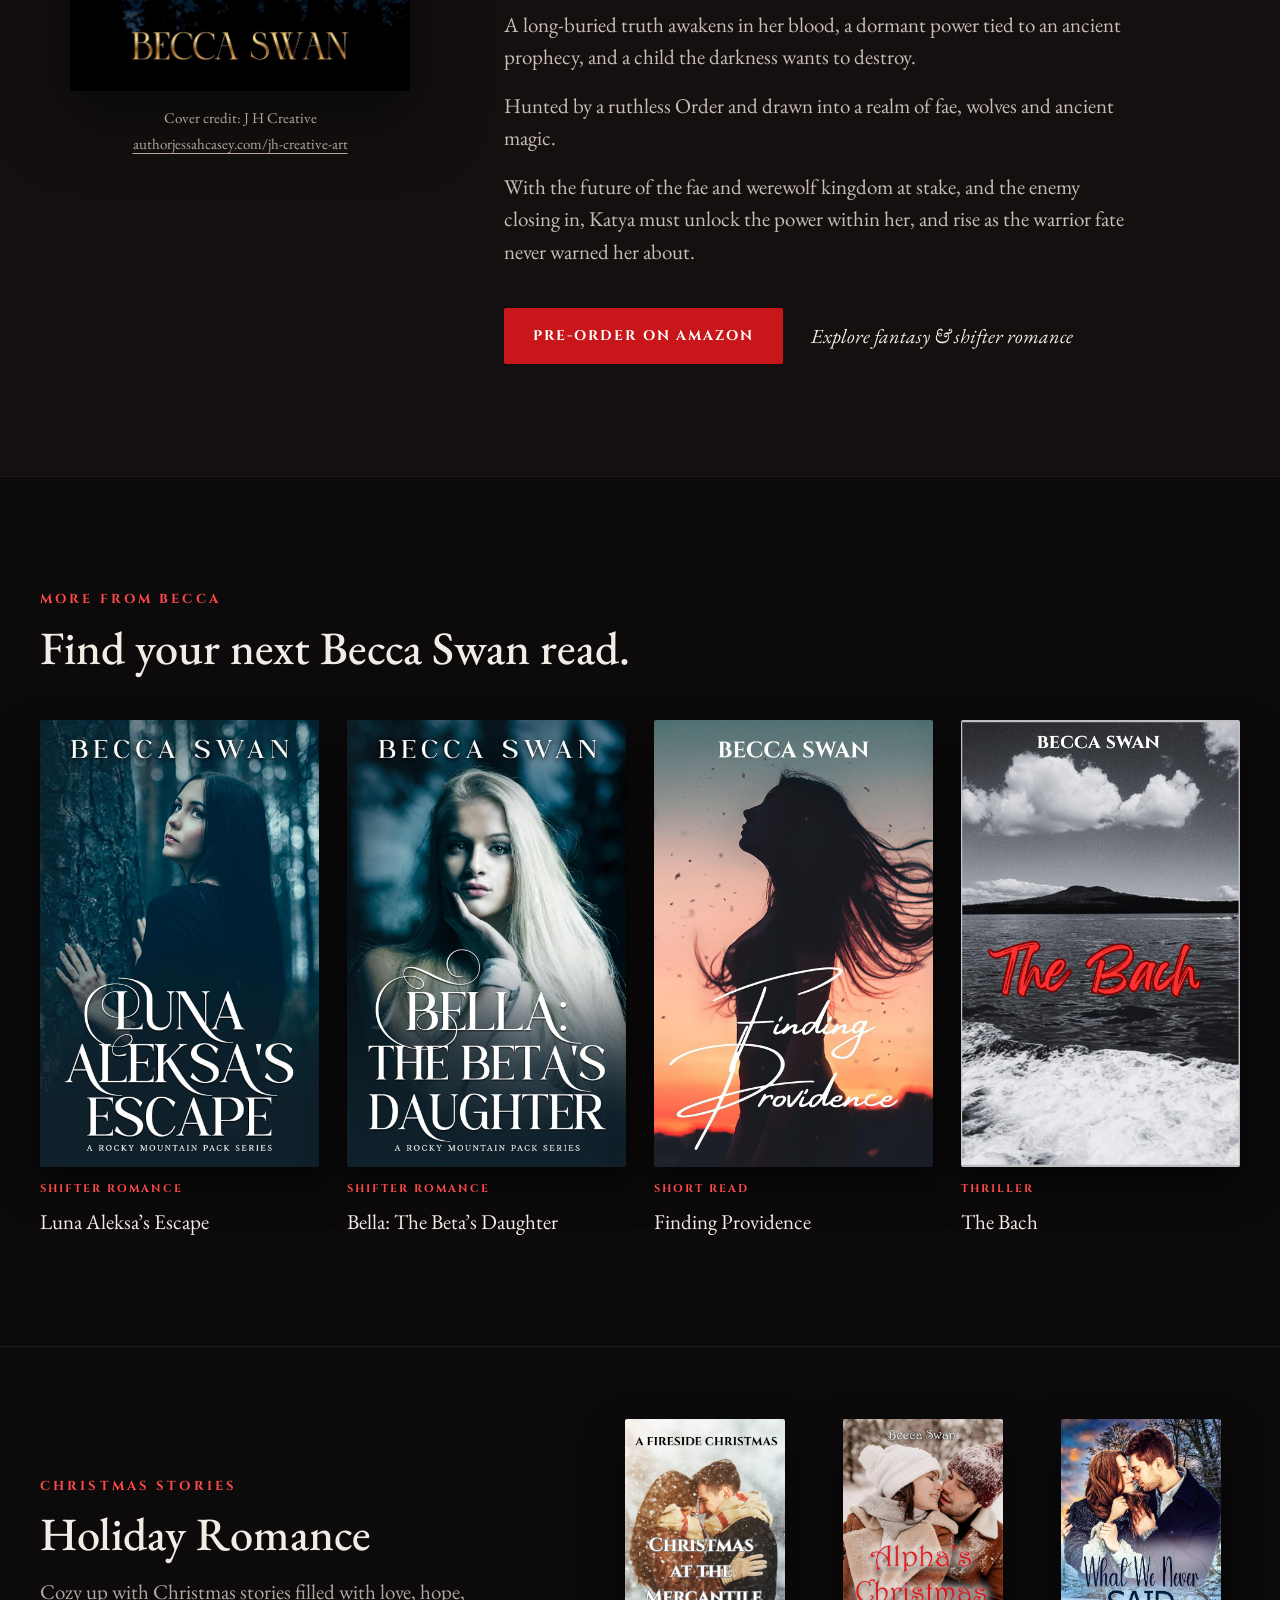
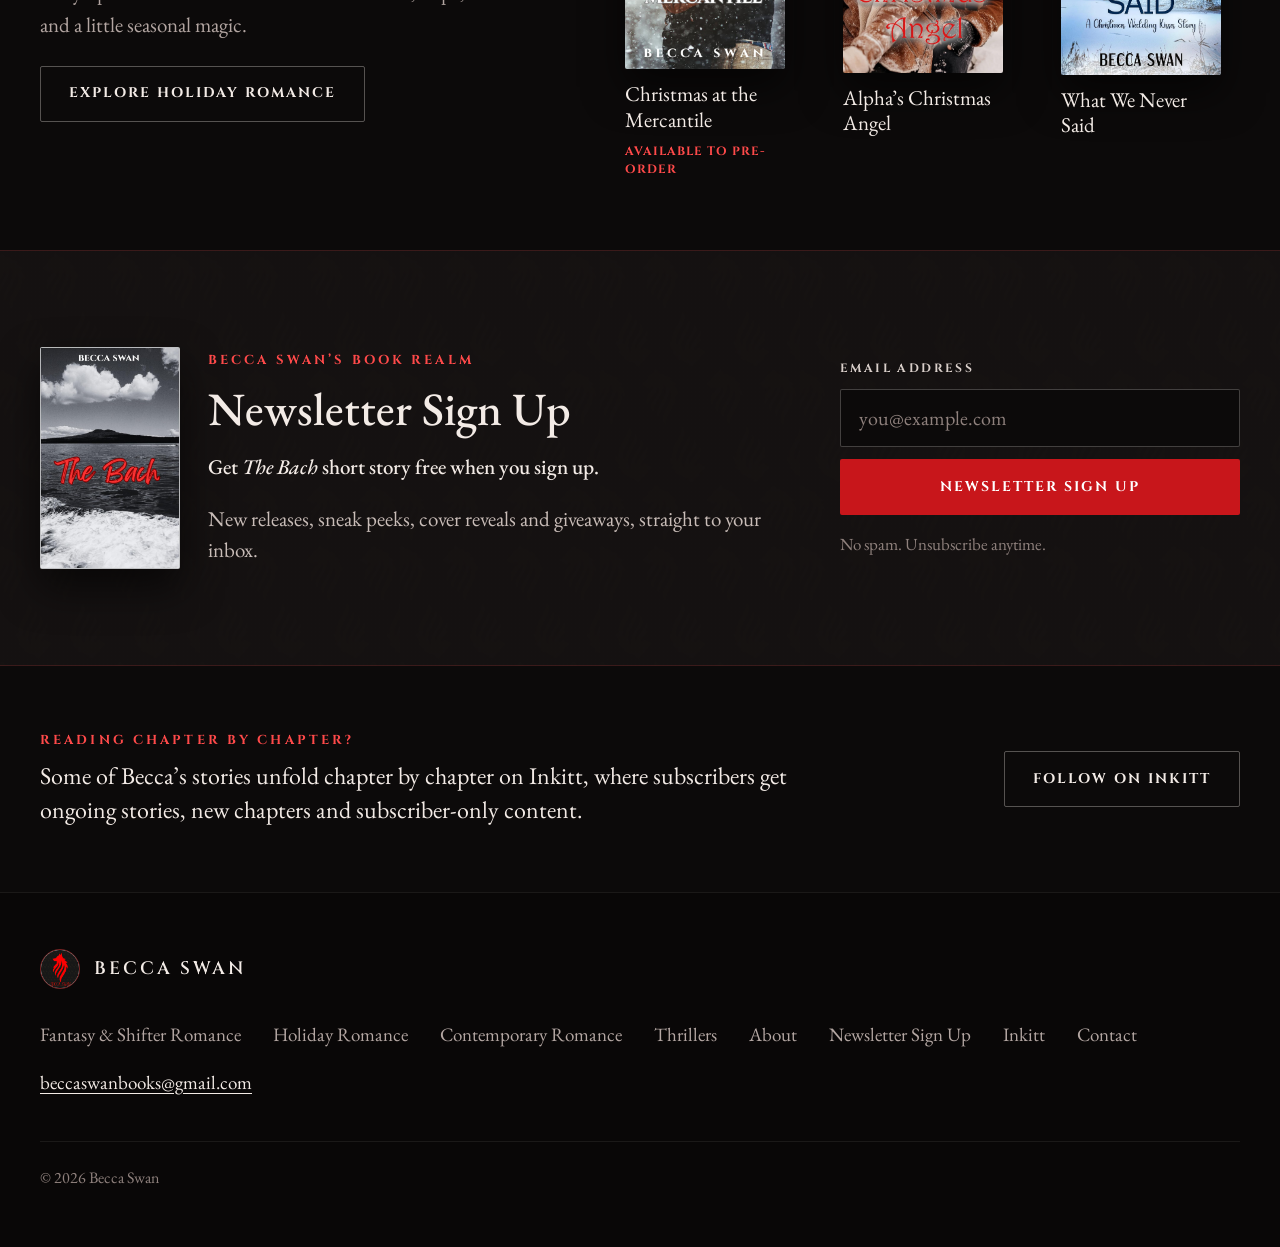
==== commit 1c2c3434: "Create genre pages and promote The Bach newsletter signup gift" ====
--- a/index.html
+++ b/index.html
@@ -27,7 +27,7 @@
     <link rel="preconnect" href="https://fonts.googleapis.com">
     <link rel="preconnect" href="https://fonts.gstatic.com" crossorigin>
     <link rel="stylesheet" href="https://fonts.googleapis.com/css2?family=Cinzel:wght@500;600;700&amp;family=EB+Garamond:ital,wght@0,400;0,500;1,400;1,500&amp;display=swap">
-    <link rel="stylesheet" href="styles.css?v=genre-navigation-20261126">
+    <link rel="stylesheet" href="styles.css?v=newsletter-genres-20261126">
     <script type="application/ld+json">
 {
   "@context": "https://schema.org",
@@ -56,12 +56,18 @@
         </a>
         <button class="nav-toggle" type="button" data-nav-toggle aria-controls="site-nav" aria-expanded="false" aria-label="Open menu"><svg width="24" height="24" viewBox="0 0 24 24" fill="none" stroke="currentColor" stroke-width="1.6" stroke-linecap="round" aria-hidden="true" focusable="false"><path d="M4 7h16"></path><path d="M4 12h16"></path><path d="M4 17h10"></path></svg></button>
         <nav class="site-nav" id="site-nav" data-nav aria-label="Site">
-          <a href="books/">Books</a>
-          <a href="books/#christmas">Holiday Romance</a>
-          <a href="about/">About</a>
-          <a href="https://www.inkitt.com/BeccaSwan" rel="noopener">Inkitt</a>
-          <a href="contact/">Contact</a>
-          <a class="nav-cta" href="newsletter/">Join the list</a>
+          <div class="nav-pages">
+            <a href="/about/">About</a>
+            <a href="https://www.inkitt.com/BeccaSwan" rel="noopener">Inkitt</a>
+            <a href="/contact/">Contact</a>
+            <a class="nav-cta" href="/newsletter/">Newsletter Sign Up</a>
+          </div>
+          <div class="nav-genres">
+            <a href="/fantasy-shifter-romance/">Fantasy &amp; Shifter Romance</a>
+            <a href="/holiday-romance/">Holiday Romance</a>
+            <a href="/contemporary-romance/">Contemporary Romance</a>
+            <a href="/thrillers/">Thrillers</a>
+          </div>
         </nav>
       </div>
     </header>
@@ -90,10 +96,10 @@
               <a class="fan-center" href="https://a.co/d/0fwezQVM" rel="noopener" aria-label="Pre-order Deliverance on Amazon">
                 <img src="assets/deliverance-cover.jpg" alt="Cover of Deliverance: Redwood Pack Saga by Becca Swan" width="1365" height="2048" fetchpriority="high">
               </a>
-              <a class="fan-left" href="books/#luna" aria-label="Read about Luna Aleksa’s Escape">
+              <a class="fan-left" href="/fantasy-shifter-romance/#luna" aria-label="Read about Luna Aleksa’s Escape">
                 <img src="assets/luna-aleksas-escape-cover.jpg" alt="Cover of Luna Aleksa’s Escape" width="938" height="1500">
               </a>
-              <a class="fan-right" href="books/#bella" aria-label="Read about Bella: The Beta’s Daughter">
+              <a class="fan-right" href="/fantasy-shifter-romance/#bella" aria-label="Read about Bella: The Beta’s Daughter">
                 <img src="assets/bella-the-betas-daughter-cover.jpg" alt="Cover of Bella: The Beta’s Daughter" width="938" height="1500">
               </a>
             </div>
@@ -134,7 +140,7 @@
             <p class="blurb">With the future of the fae and werewolf kingdom at stake, and the enemy closing in, Katya must unlock the power within her, and rise as the warrior fate never warned her about.</p>
             <div class="actions">
               <a class="btn btn-primary" href="https://a.co/d/0fwezQVM" rel="noopener">Pre-order on Amazon</a>
-              <a class="next-link" href="books/">Explore all books</a>
+              <a class="next-link" href="/fantasy-shifter-romance/">Explore fantasy &amp; shifter romance</a>
             </div>
           </div>
         </div>
@@ -147,32 +153,31 @@
               <p class="label">More from Becca</p>
               <h2 id="shelf-title">Find your next Becca Swan read.</h2>
             </div>
-            <a class="text-link text-link--underline" href="books/">See all books</a>
           </div>
           <ul class="shelf">
             <li>
-              <a href="books/#luna">
+              <a href="/fantasy-shifter-romance/#luna">
                 <img src="assets/luna-aleksas-escape-cover.jpg" alt="Cover of Luna Aleksa’s Escape" width="640" height="1024" loading="lazy">
                 <span class="genre">Shifter romance</span>
                 <span class="title">Luna Aleksa’s Escape</span>
               </a>
             </li>
             <li>
-              <a href="books/#bella">
+              <a href="/fantasy-shifter-romance/#bella">
                 <img src="assets/bella-the-betas-daughter-cover.jpg" alt="Cover of Bella: The Beta’s Daughter" width="640" height="1024" loading="lazy">
                 <span class="genre">Shifter romance</span>
                 <span class="title">Bella: The Beta’s Daughter</span>
               </a>
             </li>
             <li>
-              <a href="books/#finding-providence">
+              <a href="/contemporary-romance/#finding-providence">
                 <img src="assets/finding-providence-cover.jpg" alt="Cover of Finding Providence" width="640" height="1024" loading="lazy">
                 <span class="genre">Short read</span>
                 <span class="title">Finding Providence</span>
               </a>
             </li>
             <li>
-              <a href="books/#the-bach">
+              <a href="/thrillers/#the-bach">
                 <img src="assets/the-bach-cover.jpg" alt="Cover of The Bach" width="640" height="1024" loading="lazy">
                 <span class="genre">Thriller</span>
                 <span class="title">The Bach</span>
@@ -188,24 +193,24 @@
             <p class="label">Christmas stories</p>
             <h2 id="holiday-romance-title">Holiday Romance</h2>
             <p class="section-intro">Cozy up with Christmas stories filled with love, hope, and a little seasonal magic.</p>
-            <a class="btn btn-ghost" href="books/#christmas">Explore holiday romance</a>
+            <a class="btn btn-ghost" href="/holiday-romance/">Explore holiday romance</a>
           </div>
           <ul class="holiday-preview">
             <li>
-              <a href="books/#christmas-at-the-mercantile">
+              <a href="/holiday-romance/#christmas-at-the-mercantile">
                 <img src="assets/christmas-at-the-mercantile-cover.jpg" alt="Cover of Christmas at the Mercantile by Becca Swan" width="512" height="800" loading="lazy">
                 <span class="title">Christmas at the Mercantile</span>
                 <span class="book-status">Available to pre-order</span>
               </a>
             </li>
             <li>
-              <a href="books/#alphas-christmas-angel">
+              <a href="/holiday-romance/#alphas-christmas-angel">
                 <img src="assets/alphas-christmas-angel-cover.jpg" alt="Cover of Alpha’s Christmas Angel by Becca Swan" width="946" height="1500" loading="lazy">
                 <span class="title">Alpha’s Christmas Angel</span>
               </a>
             </li>
             <li>
-              <a href="books/#what-we-never-said">
+              <a href="/holiday-romance/#what-we-never-said">
                 <img src="assets/what-we-never-said-cover.jpg" alt="Cover of What We Never Said by Becca Swan" width="938" height="1500" loading="lazy">
                 <span class="title">What We Never Said</span>
               </a>
@@ -214,18 +219,22 @@
         </div>
       </section>
 
-      <section class="band" id="newsletter" aria-label="Newsletter sign-up">
-        <div class="container">
-          <div class="band-copy">
-            <p class="label">Becca Swan’s Book Realm</p>
-            <h2>Stay close to the shadows.</h2>
-            <p>New releases, sneak peeks, cover reveals, subscriber updates and giveaways, straight to your inbox.</p>
+      <section class="band band--gift" id="newsletter" aria-label="Newsletter sign-up">
+        <div class="container">
+          <div class="newsletter-gift">
+            <img class="newsletter-gift-cover" src="assets/the-bach-cover.jpg" alt="Cover of The Bach by Becca Swan" width="943" height="1500" loading="lazy">
+            <div class="band-copy">
+              <p class="label">Becca Swan’s Book Realm</p>
+              <h2>Newsletter Sign Up</h2>
+              <p class="gift-offer"><strong>Get <em>The Bach</em> short story free when you sign up.</strong></p>
+              <p class="gift-description">New releases, sneak peeks, cover reveals and giveaways, straight to your inbox.</p>
+            </div>
           </div>
           <form class="signup" action="https://assets.mailerlite.com/jsonp/1979694/forms/199376724610254230/subscribe" method="post" data-signup-form>
               <label class="field-label" for="signup-email">Email address</label>
               <div class="signup-row">
                 <input id="signup-email" name="fields[email]" type="email" autocomplete="email" placeholder="you@example.com" required>
-                <button class="btn btn-primary" type="submit">Join the list</button>
+                <button class="btn btn-primary" type="submit">Newsletter Sign Up</button>
               </div>
               <p class="form-status" data-signup-status role="status" aria-live="polite"></p>
               <p class="form-note">No spam. Unsubscribe anytime.</p>
@@ -252,17 +261,20 @@
             <span class="brand-name">Becca Swan</span>
           </a>
           <nav class="footer-nav" aria-label="Footer">
-            <a href="books/">Books</a>
-            <a href="about/">About</a>
-            <a href="newsletter/">Newsletter</a>
+            <a href="/fantasy-shifter-romance/">Fantasy &amp; Shifter Romance</a>
+            <a href="/holiday-romance/">Holiday Romance</a>
+            <a href="/contemporary-romance/">Contemporary Romance</a>
+            <a href="/thrillers/">Thrillers</a>
+            <a href="/about/">About</a>
+            <a href="/newsletter/">Newsletter Sign Up</a>
             <a href="https://www.inkitt.com/BeccaSwan" rel="noopener">Inkitt</a>
-            <a href="contact/">Contact</a>
+            <a href="/contact/">Contact</a>
             <a class="footer-email" href="mailto:beccaswanbooks@gmail.com">beccaswanbooks@gmail.com</a>
           </nav>
         </div>
         <p class="footer-bottom">&copy; <span data-year>2026</span> Becca Swan</p>
       </div>
     </footer>
-    <script src="script.js?v=genre-navigation-20261126"></script>
+    <script src="script.js?v=newsletter-genres-20261126"></script>
   </body>
 </html>
--- a/styles.css
+++ b/styles.css
@@ -20,6 +20,7 @@
   --font-body: "EB Garamond", Georgia, "Times New Roman", serif;
   --page: 1200px;
   --gutter: 20px;
+  --header-offset: 144px;
   --shadow-cover: 0 18px 40px rgba(0, 0, 0, 0.6);
 }
 
@@ -77,6 +78,11 @@
 .container {
   width: min(var(--page), calc(100% - 2 * var(--gutter)));
   margin-inline: auto;
+}
+
+section[id],
+main[id] {
+  scroll-margin-top: var(--header-offset);
 }
 
 .visually-hidden {
@@ -269,11 +275,16 @@
 }
 
 .header-wrap {
-  display: flex;
-  align-items: center;
-  justify-content: space-between;
-  gap: 24px;
-  min-height: 88px;
+  position: relative;
+  display: block;
+  min-height: 0;
+  padding-block: 12px;
+}
+
+.header-wrap > .brand {
+  position: absolute;
+  top: 12px;
+  left: 0;
 }
 
 .brand {
@@ -301,8 +312,27 @@
 
 .site-nav {
   display: flex;
-  align-items: center;
+  flex-direction: column;
+  align-items: stretch;
+  gap: 8px;
+}
+
+.nav-pages,
+.nav-genres {
+  display: flex;
+  align-items: center;
+  min-height: 44px;
+}
+
+.nav-pages {
+  justify-content: flex-end;
   gap: 28px;
+  padding-left: 260px;
+}
+
+.nav-genres {
+  justify-content: space-between;
+  gap: 24px;
 }
 
 .site-nav a {
@@ -653,7 +683,7 @@
 
 .holiday-snippet {
   padding-block: 72px;
-  scroll-margin-top: 90px;
+  scroll-margin-top: var(--header-offset);
 }
 
 .holiday-snippet .container {
@@ -843,6 +873,74 @@
 .band--compact h2 {
   font-size: clamp(1.75rem, 1.2rem + 1.4vw, 2.5rem);
   line-height: 1.1;
+}
+
+.newsletter-gift {
+  display: grid;
+  grid-template-columns: 140px minmax(0, 1fr);
+  gap: 28px;
+  align-items: center;
+  min-width: 0;
+}
+
+.newsletter-gift-cover {
+  display: block;
+  width: 100%;
+  height: auto;
+  border-radius: 2px;
+  box-shadow: var(--shadow-cover);
+}
+
+.newsletter-gift .gift-offer {
+  margin: 18px 0 0;
+  font-size: 21px;
+  line-height: 1.5;
+  color: var(--text-2);
+}
+
+.newsletter-gift .gift-offer strong {
+  font-weight: 500;
+  color: var(--bone);
+}
+
+.newsletter-gift .gift-description {
+  margin: 16px 0 0;
+  font-size: 20px;
+  line-height: 1.5;
+  color: var(--text-2);
+}
+
+.band--gift .container {
+  gap: 48px;
+}
+
+.band--gift .newsletter-gift {
+  flex: 1 1 auto;
+}
+
+.band--gift .signup {
+  flex-shrink: 0;
+  width: 400px;
+}
+
+.band--gift .signup-row,
+.newsletter-panel .signup-row {
+  flex-direction: column;
+}
+
+.band--gift .signup-row .btn,
+.newsletter-panel .signup-row .btn {
+  white-space: normal;
+}
+
+.newsletter-page .newsletter-gift {
+  grid-template-columns: 180px minmax(0, 1fr);
+  margin-top: 28px;
+}
+
+.newsletter-page .gift-offer {
+  margin-top: 0;
+  font-size: 23px;
 }
 
 /* ---------- Forms ---------- */
@@ -1100,7 +1198,7 @@
 /* ---------- Books page ---------- */
 
 .book-genre {
-  scroll-margin-top: 110px;
+  scroll-margin-top: var(--header-offset);
 }
 
 .genre-heading {
@@ -1109,7 +1207,11 @@
 
 .book-genre > .feature {
   padding-top: 0;
-  scroll-margin-top: 110px;
+  scroll-margin-top: var(--header-offset);
+}
+
+.genre-page .book-genre > .feature {
+  padding-top: 72px;
 }
 
 .series-title {
@@ -1123,7 +1225,7 @@
   align-items: start;
   padding-block: 40px;
   border-top: 1px solid rgba(243, 235, 230, 0.1);
-  scroll-margin-top: 110px;
+  scroll-margin-top: var(--header-offset);
 }
 
 .series-row:last-child {
@@ -1198,7 +1300,7 @@
   border: 1px solid var(--line);
   border-radius: 2px;
   background: var(--surface);
-  scroll-margin-top: 110px;
+  scroll-margin-top: var(--header-offset);
 }
 
 .section--alt .book-card {
@@ -1318,8 +1420,31 @@
 /* ---------- Responsive ---------- */
 
 @media (max-width: 1100px) {
+  :root {
+    --header-offset: 84px;
+  }
+
   .header-wrap {
+    display: flex;
+    align-items: center;
+    justify-content: space-between;
+    gap: 24px;
     min-height: 64px;
+    padding-block: 0;
+  }
+
+  .header-wrap > .brand {
+    position: static;
+  }
+
+  .nav-pages,
+  .nav-genres {
+    flex-direction: column;
+    flex-shrink: 0;
+    align-items: stretch;
+    gap: 0;
+    min-height: 0;
+    padding: 0;
   }
 
   .brand img {
@@ -1339,12 +1464,14 @@
   .site-nav {
     position: absolute;
     top: 100%;
-    right: 0;
-    left: 0;
+    right: calc(-1 * var(--gutter));
+    left: calc(-1 * var(--gutter));
     display: none;
     flex-direction: column;
     align-items: stretch;
     gap: 0;
+    max-height: calc(100dvh - 64px);
+    overflow-y: auto;
     padding: 8px var(--gutter) 24px;
     border-bottom: 1px solid var(--line-red);
     background: #0c0a0a;
@@ -1357,6 +1484,7 @@
 
   .site-nav a {
     display: flex;
+    white-space: normal;
     align-items: center;
     min-height: 52px;
     padding: 0;
@@ -1400,6 +1528,11 @@
 }
 
 @media (max-width: 1000px) {
+  .band--gift .signup {
+    width: 100%;
+    max-width: 540px;
+  }
+
   .feature .container {
     grid-template-columns: 280px minmax(0, 1fr);
     gap: 48px;
@@ -1515,6 +1648,21 @@
 }
 
 @media (max-width: 600px) {
+  .newsletter-gift,
+  .newsletter-page .newsletter-gift {
+    grid-template-columns: 100px minmax(0, 1fr);
+    gap: 18px;
+  }
+
+  .newsletter-gift .gift-offer,
+  .newsletter-gift .gift-description {
+    font-size: 19px;
+  }
+
+  .band--gift .container {
+    gap: 28px;
+  }
+
   .holiday-snippet {
     padding-block: 56px;
   }
